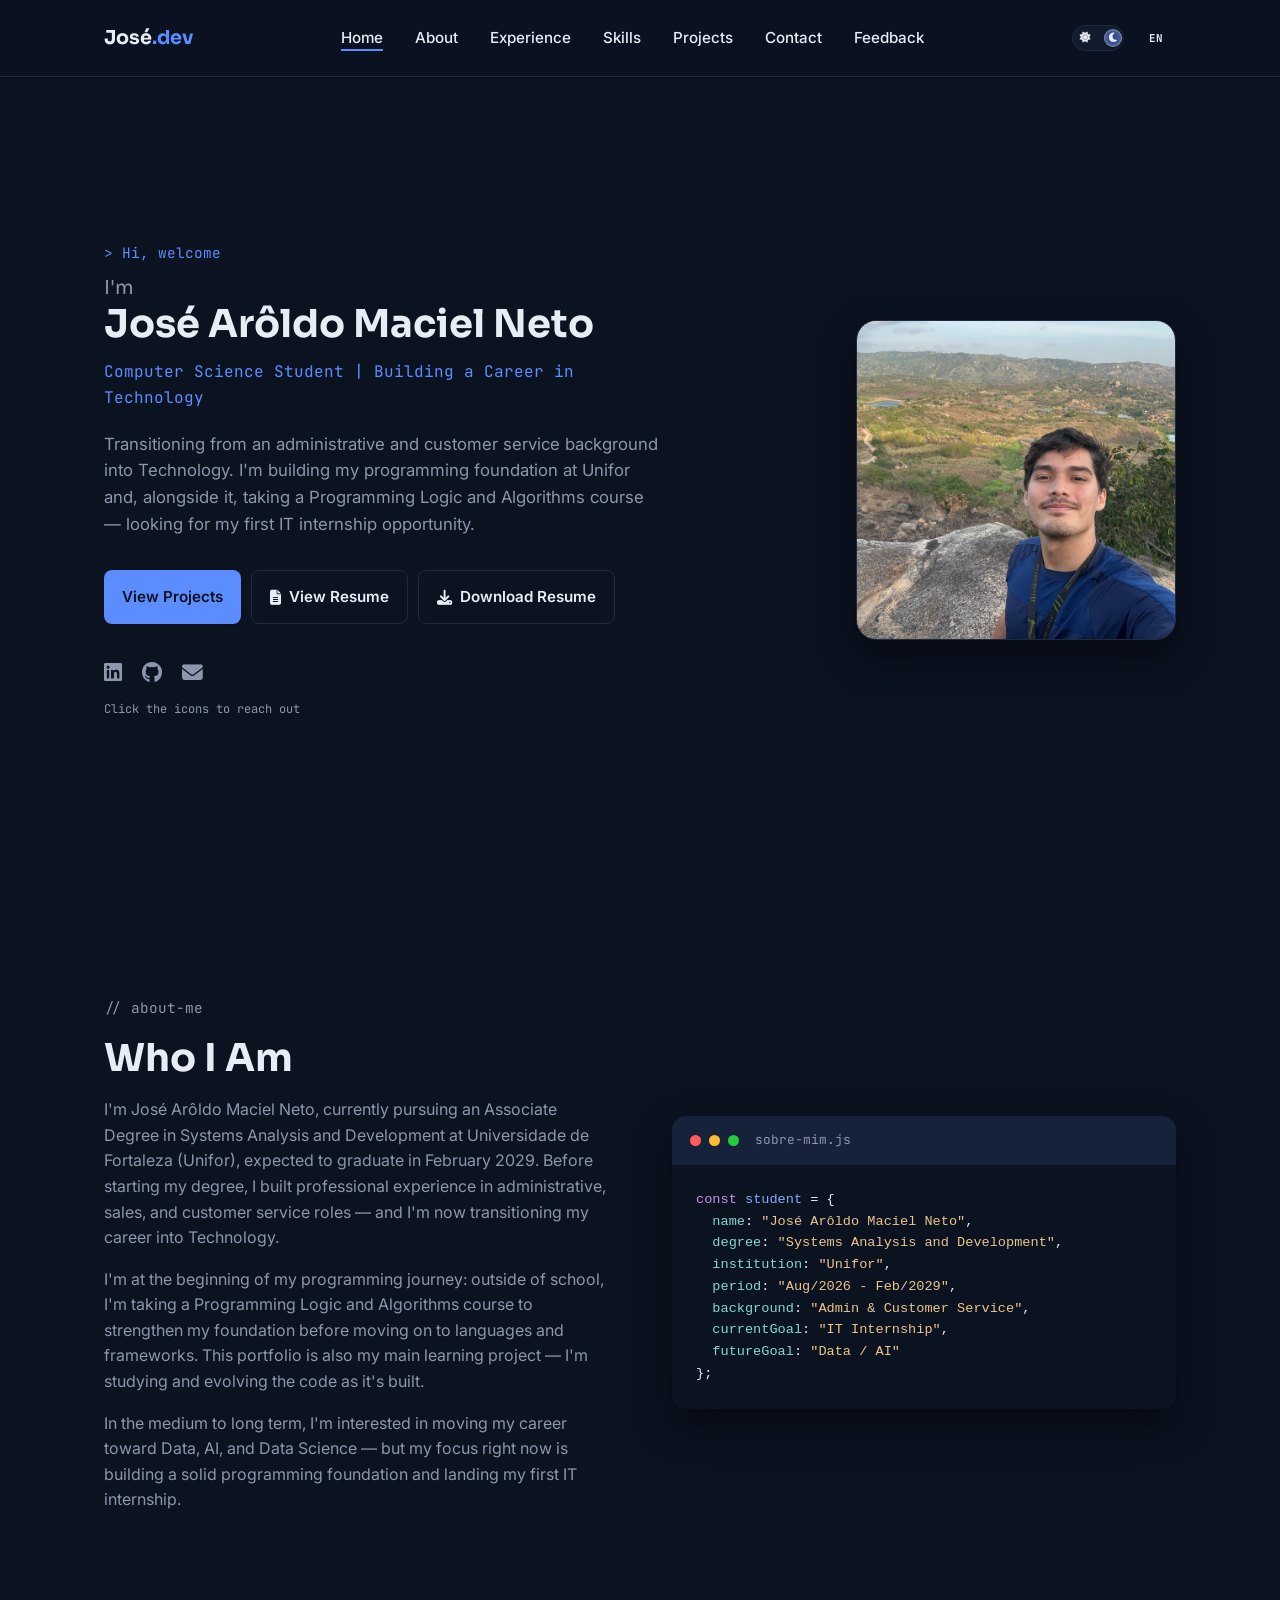
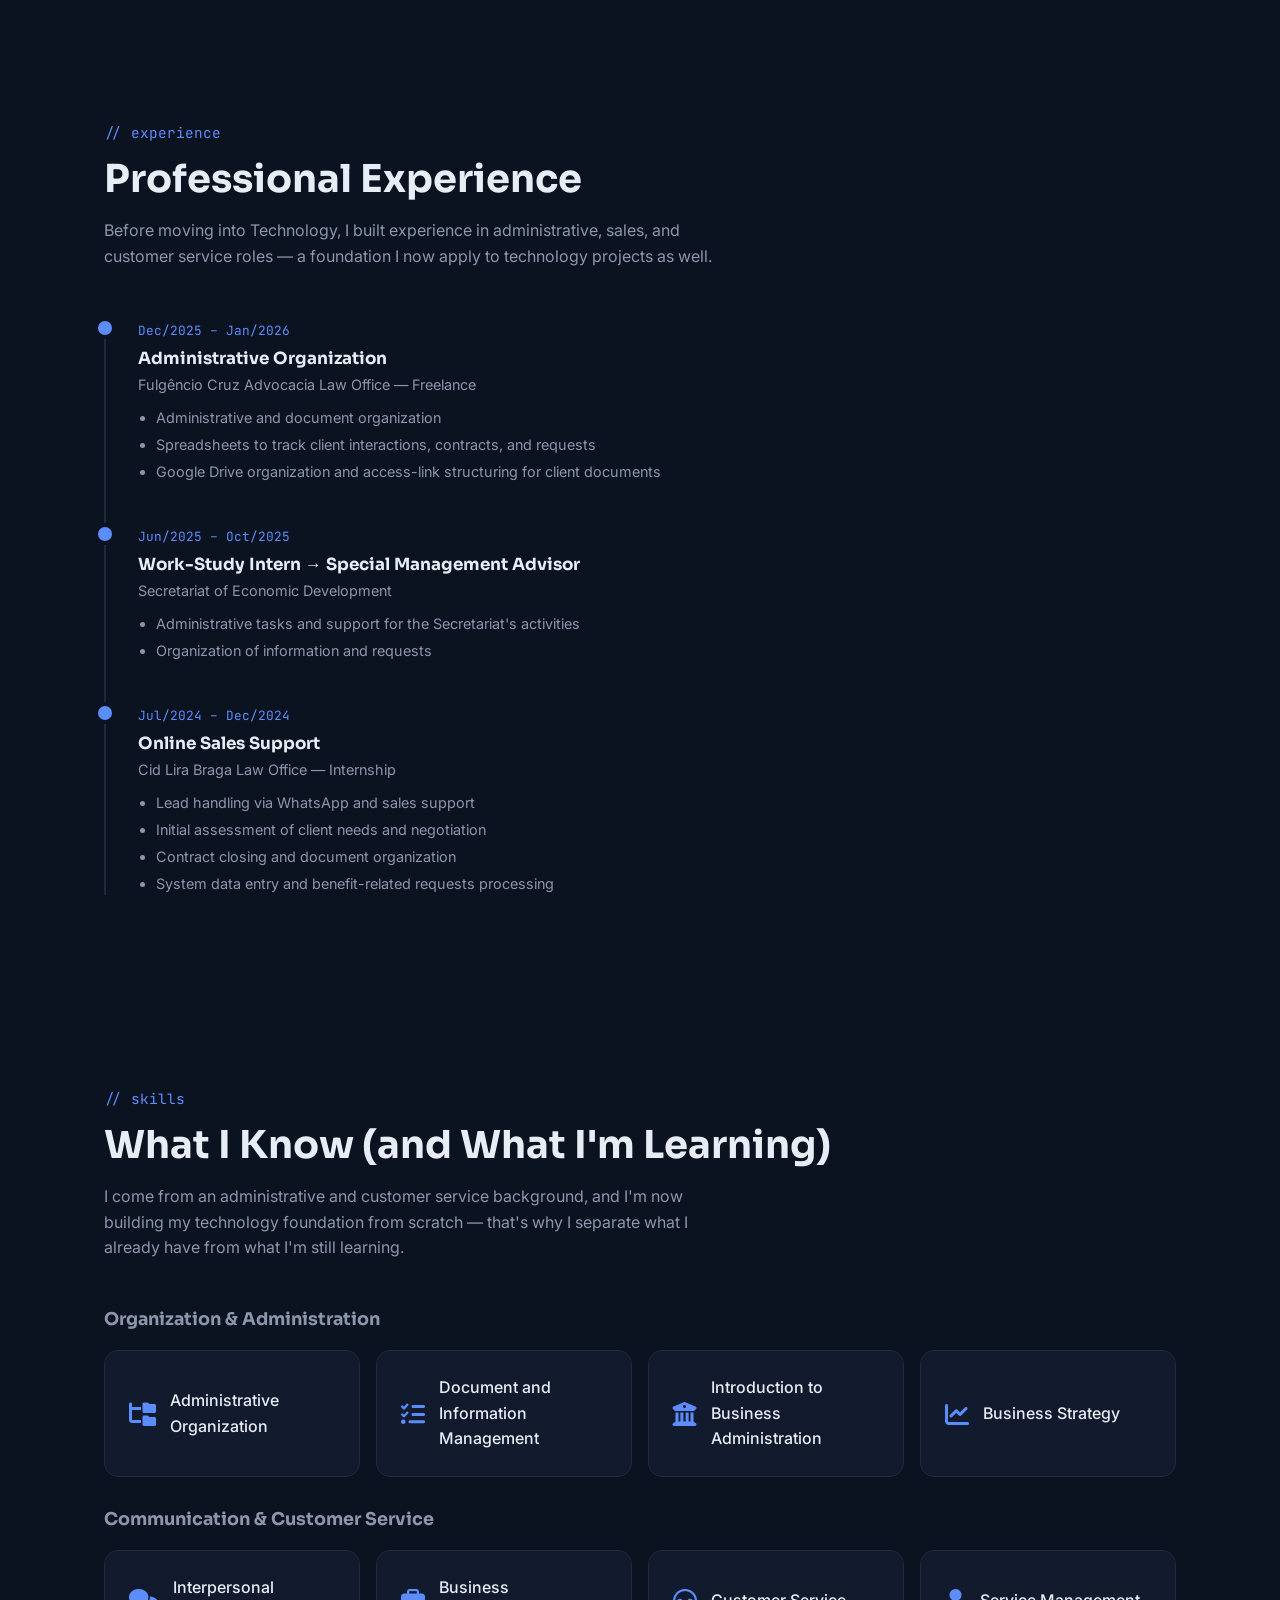
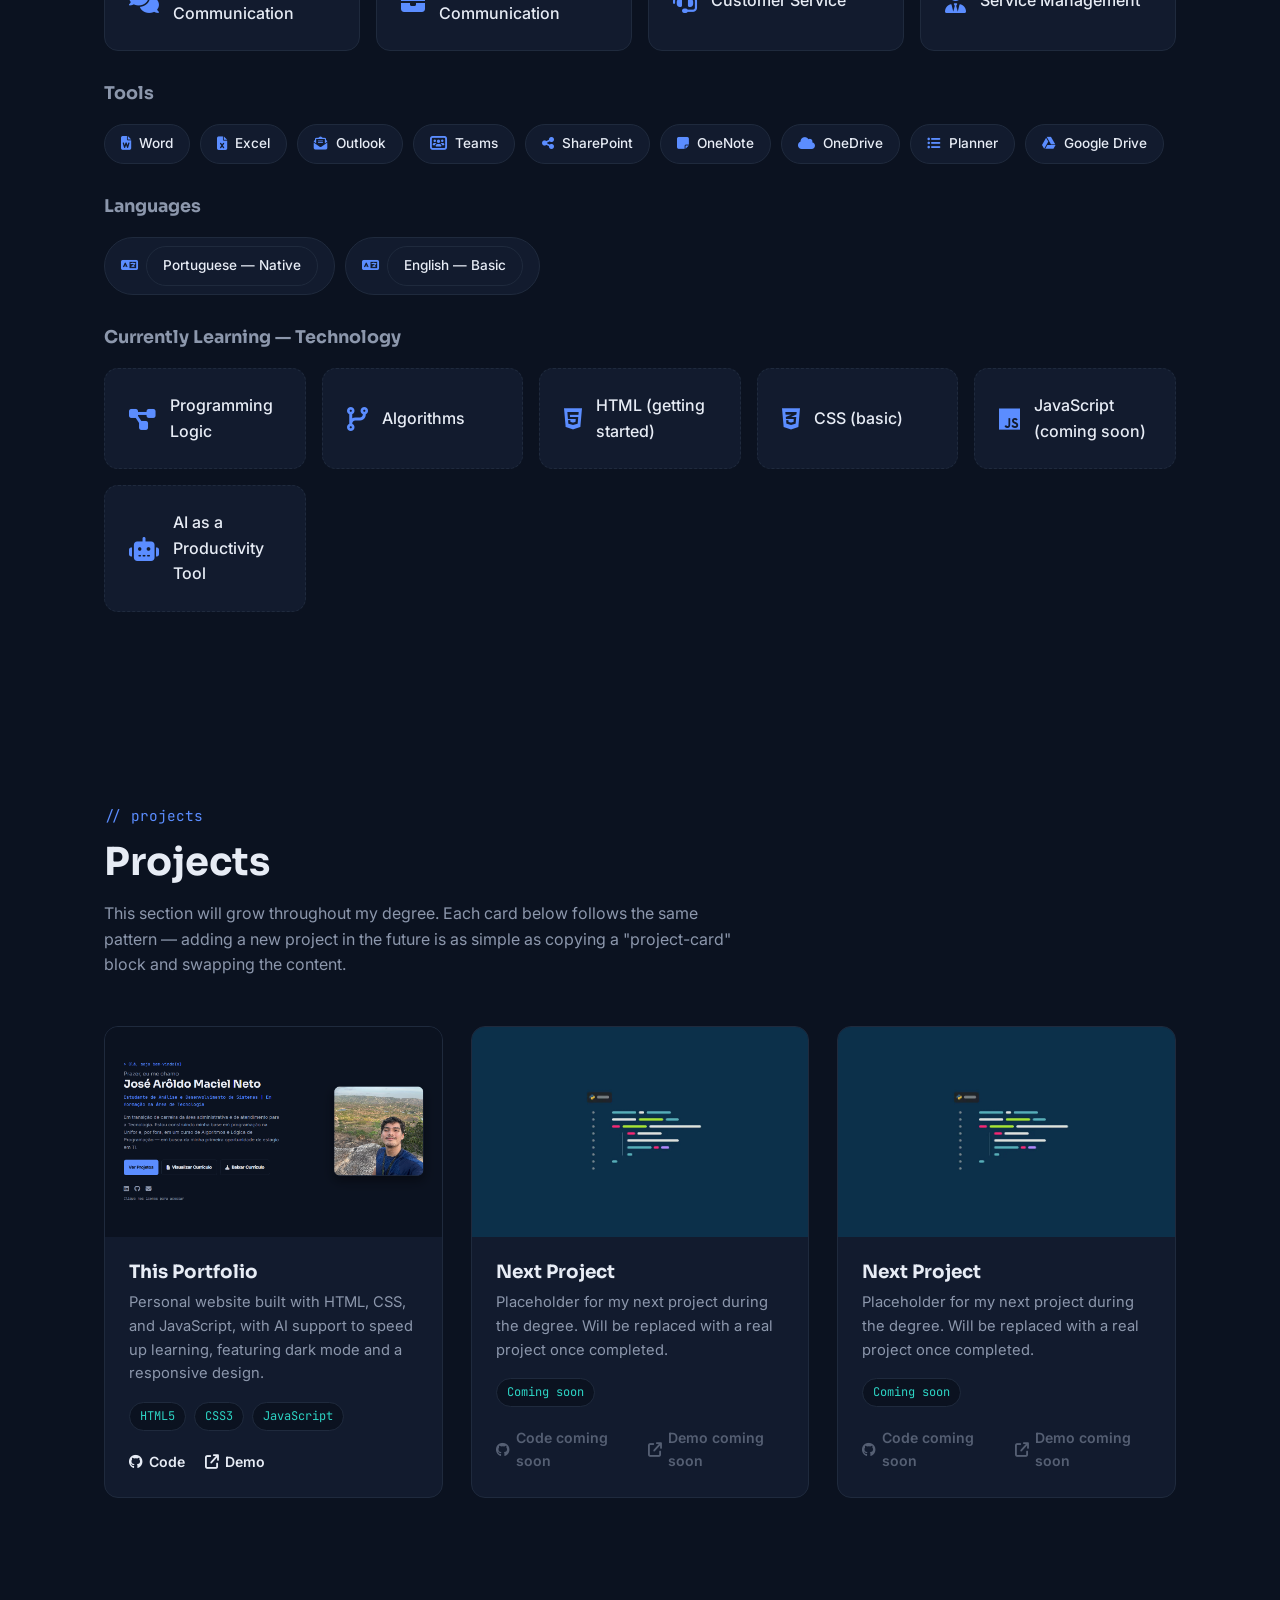
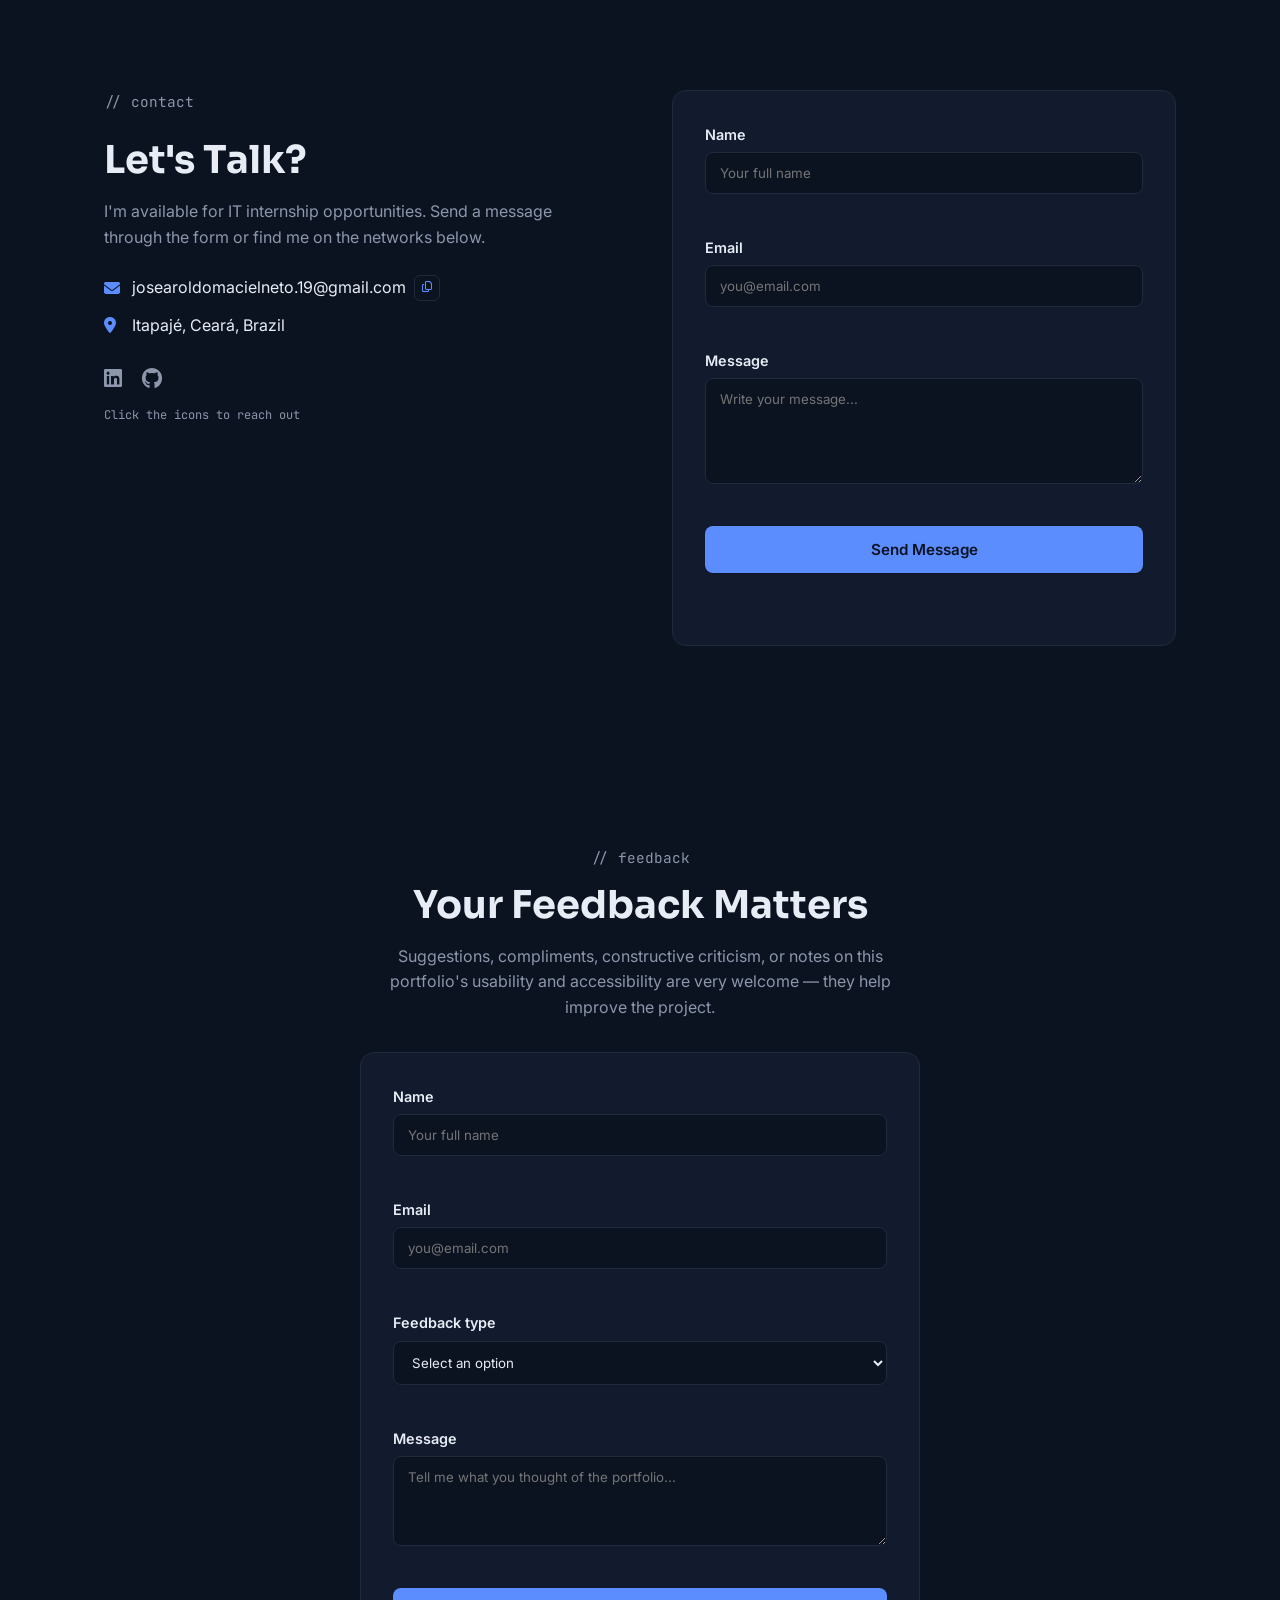
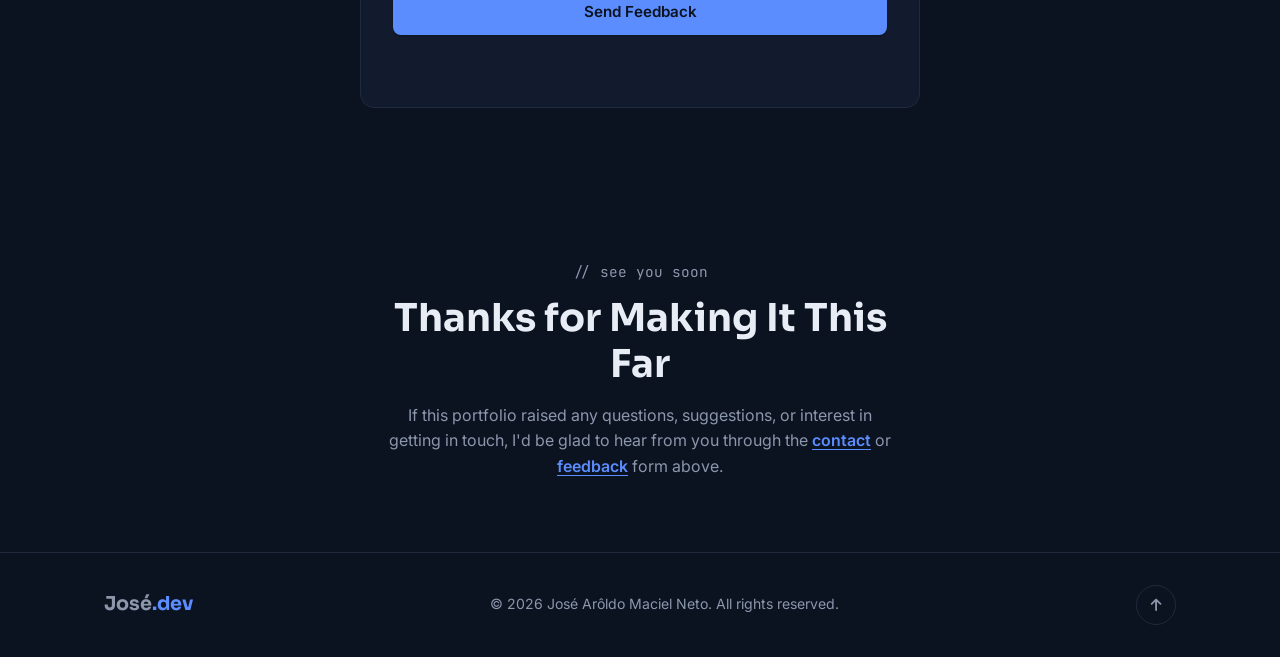
==== en/index.html @ 9f24ffd3 "Add theme color and manifest link to index.html" ====
<!DOCTYPE html>

<html lang="en">
<head>
<meta charset="utf-8"/>
<meta content="width=device-width, initial-scale=1.0" name="viewport"/>
<title id="page-title">José Arôldo Maciel Neto | Portfolio</title>
<meta content="Portfolio of José Arôldo Maciel Neto, Systems Analysis and Development student at Unifor, transitioning his career into Technology." id="meta-description" name="description"/>
<!-- SEO técnico: autoriza mecanismos de busca a indexar e seguir os
       links da página, e define a URL "oficial" do site (canonical) —
       importante quando o mesmo conteúdo pode ser acessado por mais
       de um endereço (ex.: domínio antigo redirecionando para o novo).
       Não depende do idioma selecionado — é a mesma URL/página nos dois. -->
<meta content="index, follow" name="robots"/>
<link href="https://josearoldodev.vercel.app/en/" rel="canonical"/><link href="https://josearoldodev.vercel.app/" hreflang="pt-BR" rel="alternate"/><link href="https://josearoldodev.vercel.app/en/" hreflang="en" rel="alternate"/><link href="https://josearoldodev.vercel.app/" hreflang="x-default" rel="alternate"/>
<!-- Open Graph: controla como o link aparece quando compartilhado no
       WhatsApp, LinkedIn, Facebook etc. Título/descrição/locale mudam
       de idioma via JS (js/i18n.js); URL e imagem continuam as mesmas. -->
<meta content="website" property="og:type"/>
<meta content="José Arôldo Maciel Neto | Portfolio" id="og-title" property="og:title"/>
<meta content="Portfolio of José Arôldo Maciel Neto, Systems Analysis and Development student at Unifor, transitioning his career into Technology." id="og-description" property="og:description"/>
<meta content="https://josearoldodev.vercel.app/en/" property="og:url"/>
<meta content="https://josearoldodev.vercel.app/assets/img/og-image.png" property="og:image"/>
<meta content="en_US" id="og-locale" property="og:locale"/>
<!-- Twitter/X Card: mesmo princípio do Open Graph, mas para o X (Twitter) -->
<meta content="summary_large_image" name="twitter:card"/>
<meta content="José Arôldo Maciel Neto | Portfolio" id="twitter-title" name="twitter:title"/>
<meta content="Portfolio of José Arôldo Maciel Neto, Systems Analysis and Development student at Unifor, transitioning his career into Technology." id="twitter-description" name="twitter:description"/>
<meta content="https://josearoldodev.vercel.app/assets/img/og-image.png" name="twitter:image"/>
<!-- Favicon: ícone que aparece na aba do navegador, substituindo o
       "planeta" padrão. Vários tamanhos para diferentes dispositivos. -->
<link href="/assets/img/favicon-32.png" rel="icon" sizes="32x32" type="image/png"/>
<link href="/assets/img/favicon-16.png" rel="icon" sizes="16x16" type="image/png"/>
<link href="/assets/img/apple-touch-icon.png" rel="apple-touch-icon" sizes="180x180"/>
<meta name="theme-color" content="#0B1220"/>
<link rel="manifest" href="/manifest.webmanifest"/>
<!-- Ícones (via CDN, sem instalação) -->
<link href="https://cdnjs.cloudflare.com/ajax/libs/font-awesome/6.5.1/css/all.min.css" rel="stylesheet"/>
<!-- Fontes do Google Fonts -->
<link href="https://fonts.googleapis.com" rel="preconnect"/>
<link href="https://fonts.googleapis.com/css2?family=Sora:wght@400;600;700&amp;family=Inter:wght@400;500&amp;family=JetBrains+Mono:wght@400;500&amp;display=swap" rel="stylesheet"/>
<!-- Nossos arquivos CSS -->
<link href="/css/style.css" rel="stylesheet"/>
<link href="/css/responsive.css" rel="stylesheet"/>
<!-- Google tag (gtag.js) — Google Analytics 4
       Mede visitantes, visualizações de página e origem dos acessos.
       O Measurement ID (G-...) é público por definição — não é uma
       informação secreta, é o identificador da propriedade do GA4. -->
<script async="" src="https://www.googletagmanager.com/gtag/js?id=G-1H4T45TEC2"></script>
<script>
    window.dataLayer = window.dataLayer || [];
    function gtag(){dataLayer.push(arguments);}
    gtag('js', new Date());
    gtag('config', 'G-1H4T45TEC2');
  </script>
<!-- Microsoft Clarity: mapas de calor e gravações de sessão,
       complementando o Google Analytics com dados de comportamento
       visual dos visitantes. Código oficial fornecido pela Microsoft,
       inserido sem modificações. -->
<script type="text/javascript">
      (function(c,l,a,r,i,t,y){
          c[a]=c[a]||function(){(c[a].q=c[a].q||[]).push(arguments)};
          t=l.createElement(r);t.async=1;t.src="https://www.clarity.ms/tag/"+i;
          y=l.getElementsByTagName(r)[0];y.parentNode.insertBefore(t,y);
      })(window, document, "clarity", "script", "y93l747wbi");
  </script>
  <!-- Structured data (JSON-LD / Schema.org): helps search engines
       understand who I am and what this site is. Doesn't change
       anything visually — it's metadata, read only by machines.
       Uses only information that already exists in the rest of the
       project (same as the Portuguese version, at its own URL). -->
  <script type="application/ld+json">
  {
    "@context": "https://schema.org",
    "@graph": [
      {
        "@type": "Person",
        "name": "José Arôldo Maciel Neto",
        "url": "https://josearoldodev.vercel.app/en/",
        "jobTitle": "Systems Analysis and Development Student",
        "description": "Systems Analysis and Development student at Unifor, transitioning his career into Technology.",
        "alumniOf": {
          "@type": "CollegeOrUniversity",
          "name": "Universidade de Fortaleza (Unifor)"
        },
        "sameAs": [
          "https://www.linkedin.com/in/joséarôldomacielneto",
          "https://github.com/JoseAroldoMacielNeto"
        ]
      },
      {
        "@type": "WebSite",
        "name": "José Arôldo Maciel Neto | Portfolio",
        "url": "https://josearoldodev.vercel.app/en/",
        "inLanguage": "en"
      }
    ]
  }
  </script>
</head>
<body data-lang="pt" data-theme="dark">
<!-- "Skip link": fica invisível até o usuário pressionar Tab.
       Permite que quem navega só pelo teclado (ou usa leitor de tela)
       pule o menu e vá direto para o conteúdo principal, sem precisar
       passar por todos os links do cabeçalho toda vez. -->
<a class="skip-link" data-i18n="skip_link" href="#conteudo-principal">Skip to main content</a>
<!-- ===================== HEADER / NAVEGAÇÃO ===================== -->
<header class="header" id="header">
<nav class="navbar">
<a class="logo" href="#hero">José<span>.dev</span></a>
<ul class="nav-links" id="nav-links">
<li><a class="nav-link" data-i18n="nav_inicio" href="#hero">Home</a></li>
<li><a class="nav-link" data-i18n="nav_sobre" href="#sobre">About</a></li>
<li><a class="nav-link" data-i18n="nav_experiencia" href="#experiencia">Experience</a></li>
<li><a class="nav-link" data-i18n="nav_skills" href="#skills">Skills</a></li>
<li><a class="nav-link" data-i18n="nav_projetos" href="#projetos">Projects</a></li>
<li><a class="nav-link" data-i18n="nav_contato" href="#contato">Contact</a></li>
<li><a class="nav-link" data-i18n="nav_feedback" href="#feedback">Feedback</a></li>
</ul>
<div class="nav-actions">
<button aria-checked="true" aria-label="Toggle between light and dark theme" class="theme-switch" data-i18n-aria-label="theme_switch_label" id="theme-toggle" role="switch" type="button">
<i aria-hidden="true" class="fa-solid fa-sun theme-switch-icon"></i>
<span aria-hidden="true" class="theme-switch-thumb"></span>
<i aria-hidden="true" class="fa-solid fa-moon theme-switch-icon"></i>
</button>
<!-- Controle de idioma: mesma linguagem visual da chave de tema
             (pílula compacta com uma bolinha que desliza), mas com os
             textos "PT"/"EN" no lugar dos ícones de sol/lua. -->
<!-- Controle de idioma: botão circular único, mesmo padrão visual
             que o botão de tema já teve antes de virar chave — mostra o
             idioma ativo (PT ou EN) centralizado, e alterna ao clicar. -->
<button aria-label="Switch site language" aria-pressed="true" class="icon-btn lang-toggle-btn" data-i18n-aria-label="lang_switch_label" id="lang-toggle" type="button">
<span aria-hidden="true" id="lang-toggle-label">EN</span>
</button>
<!-- Um único botão cuida de abrir E fechar o menu — ao clicar,
             o ícone e o rótulo mudam de estado (☰ Menu → ✕), mas o
             botão em si nunca muda de tamanho ou posição, então a
             fileira de controles (Tema/PT-EN/Menu) nunca se move. -->
<button aria-controls="nav-links" aria-expanded="false" aria-label="Open navigation menu" type="button" class="icon-btn menu-btn" data-i18n-aria-label="menu_open_label" id="menu-toggle">
<i aria-hidden="true" class="fa-solid fa-bars"></i>
<span aria-hidden="true" class="menu-btn-label" data-i18n="menu_label">Menu</span>
</button>
</div>
</nav>
</header>
<!-- <main> identifica, para leitores de tela e para o skip link,
       onde começa o conteúdo principal da página (diferente do
       cabeçalho e do rodapé, que se repetem em todo lugar).
       tabindex="-1" permite que o skip link mova o foco para cá. -->
<main id="conteudo-principal" tabindex="-1">
<!-- ===================== HERO ===================== -->
<section class="hero" id="hero">
<div class="hero-content reveal">
<p class="section-eyebrow" data-i18n="hero_eyebrow">&gt; Hi, welcome</p>
<h1 class="hero-title">
<span class="hero-greeting" data-i18n="hero_greeting">I'm</span>
<span class="hero-name">José Arôldo Maciel Neto</span>
</h1>
<p class="hero-subtitle" data-i18n="hero_subtitle">Computer Science Student | Building a Career in Technology</p>
<p class="hero-description" data-i18n="hero_description">Transitioning from an administrative and customer service background into Technology. I'm building my programming foundation at Unifor and, alongside it, taking a Programming Logic and Algorithms course — looking for my first IT internship opportunity.</p>
<div class="hero-buttons">
<a class="btn btn-primary" data-i18n="hero_btn_projetos" href="#projetos">View Projects</a>
<!-- Abre o mesmo PDF em nova aba, para leitura online (sem
             baixar). Mesmo arquivo do botão abaixo, só sem o atributo
             "download" e com target="_blank".
             O nome do arquivo tem espaços e acentos, por isso o link
             usa "percent-encoding" (%20, %C3%A9 etc.) — é a forma
             correta de representar esses caracteres numa URL. O
             navegador exibe/baixa o arquivo com o nome normal mesmo
             assim. O NOME/CAMINHO DO ARQUIVO NÃO MUDA com o idioma. -->
<a class="btn btn-secondary" href="/assets/docs/Curr%C3%ADculo%20-%20Jos%C3%A9%20Ar%C3%B4ldo%20Maciel%20Neto.pdf" rel="noopener" target="_blank">
<i aria-hidden="true" class="fa-solid fa-file-lines"></i> <span data-i18n="hero_btn_visualizar_curriculo">View Resume</span>
</a>
<!-- O arquivo do currículo deve se chamar exatamente
             "Currículo - José Arôldo Maciel Neto.pdf" e ficar dentro
             da pasta assets/docs/. O atributo download="..." define o
             nome sugerido ao salvar, e pode ser escrito normalmente
             (sem percent-encoding), diferente do href acima. -->
<a class="btn btn-secondary" download="Currículo - José Arôldo Maciel Neto.pdf" href="/assets/docs/Curr%C3%ADculo%20-%20Jos%C3%A9%20Ar%C3%B4ldo%20Maciel%20Neto.pdf">
<i aria-hidden="true" class="fa-solid fa-download"></i> <span data-i18n="hero_btn_baixar_curriculo">Download Resume</span>
</a>
</div>
<div class="hero-socials">
<a aria-label="LinkedIn" data-i18n-aria-label="linkedin_label" href="https://www.linkedin.com/in/joséarôldomacielneto" rel="noopener" target="_blank"><i aria-hidden="true" class="fa-brands fa-linkedin"></i></a>
<a aria-label="GitHub" data-i18n-aria-label="github_label" href="https://github.com/JoseAroldoMacielNeto" rel="noopener" target="_blank"><i aria-hidden="true" class="fa-brands fa-github"></i></a>
<a aria-label="Email" data-i18n-aria-label="email_label" href="mailto:josearoldomacielneto.19@gmail.com"><i aria-hidden="true" class="fa-solid fa-envelope"></i></a>
</div>
<p aria-hidden="true" class="icons-hint" data-i18n="hero_socials_hint">Click the icons to reach out</p>
</div>
<!-- Coloque aqui a sua foto de perfil: o arquivo deve se chamar
         exatamente "foto-perfil.jpg" e ficar dentro da pasta assets/img/ -->
<div class="hero-image reveal">
<img alt="Profile photo of José Arôldo Maciel Neto" data-i18n-alt="foto_alt" height="600" src="/assets/img/foto-perfil.jpg" width="600"/>
</div>
</section>
<!-- ===================== SOBRE MIM ===================== -->
<section class="section sobre" id="sobre">
<div class="container sobre-grid">
<div class="sobre-texto reveal">
<p class="section-eyebrow" data-i18n="sobre_eyebrow">// about-me</p>
<h2 class="section-title" data-i18n="sobre_title">Who I Am</h2>
<p data-i18n="sobre_p1">I'm José Arôldo Maciel Neto, currently pursuing an Associate Degree in Systems Analysis and Development at Universidade de Fortaleza (Unifor), expected to graduate in February 2029. Before starting my degree, I built professional experience in administrative, sales, and customer service roles — and I'm now transitioning my career into Technology.</p>
<p data-i18n="sobre_p2">I'm at the beginning of my programming journey: outside of school, I'm taking a Programming Logic and Algorithms course to strengthen my foundation before moving on to languages and frameworks. This portfolio is also my main learning project — I'm studying and evolving the code as it's built.</p>
<p data-i18n="sobre_p3">In the medium to long term, I'm interested in moving my career toward Data, AI, and Data Science — but my focus right now is building a solid programming foundation and landing my first IT internship.</p>
</div>
<!-- "Cartão de código": elemento visual de assinatura do site,
           simulando um editor de código para reforçar a identidade de dev.
           Em inglês, os "nomes de variáveis" também são traduzidos
           (nome→name, curso→degree etc.), como um dev nativo escreveria. -->
<div class="code-card reveal">
<div class="code-card-header">
<span class="dot dot-red"></span>
<span class="dot dot-yellow"></span>
<span class="dot dot-green"></span>
<span class="code-card-title">sobre-mim.js</span>
</div>
<pre class="code-card-body"><code data-i18n="code_card_body"><span class="tk-key">const</span> <span class="tk-var">student</span> = {
  <span class="tk-prop">name</span>: <span class="tk-str">"José Arôldo Maciel Neto"</span>,
  <span class="tk-prop">degree</span>: <span class="tk-str">"Systems Analysis and Development"</span>,
  <span class="tk-prop">institution</span>: <span class="tk-str">"Unifor"</span>,
  <span class="tk-prop">period</span>: <span class="tk-str">"Aug/2026 - Feb/2029"</span>,
  <span class="tk-prop">background</span>: <span class="tk-str">"Admin &amp; Customer Service"</span>,
  <span class="tk-prop">currentGoal</span>: <span class="tk-str">"IT Internship"</span>,
  <span class="tk-prop">futureGoal</span>: <span class="tk-str">"Data / AI"</span>
};</code></pre>
</div>
</div>
</section>
<!-- ===================== EXPERIÊNCIA PROFISSIONAL ===================== -->
<section class="section experiencia" id="experiencia">
<div class="container">
<p class="section-eyebrow" data-i18n="exp_eyebrow">// experience</p>
<h2 class="section-title" data-i18n="exp_title">Professional Experience</h2>
<p class="section-subtitle" data-i18n="exp_subtitle">Before moving into Technology, I built experience in administrative, sales, and customer service roles — a foundation I now apply to technology projects as well.</p>
<!-- Linha do tempo: cada "timeline-item" representa uma experiência profissional -->
<div class="timeline">
<div class="timeline-item reveal">
<span class="timeline-marker"></span>
<div class="timeline-content">
<span class="timeline-period" data-i18n="exp1_period">Dec/2025 – Jan/2026</span>
<h3 data-i18n="exp1_title">Administrative Organization</h3>
<p class="timeline-empresa" data-i18n="exp1_empresa">Fulgêncio Cruz Advocacia Law Office — Freelance</p>
<ul>
<li data-i18n="exp1_li1">Administrative and document organization</li>
<li data-i18n="exp1_li2">Spreadsheets to track client interactions, contracts, and requests</li>
<li data-i18n="exp1_li3">Google Drive organization and access-link structuring for client documents</li>
</ul>
</div>
</div>
<div class="timeline-item reveal">
<span class="timeline-marker"></span>
<div class="timeline-content">
<span class="timeline-period" data-i18n="exp2_period">Jun/2025 – Oct/2025</span>
<h3 data-i18n="exp2_title">Work-Study Intern → Special Management Advisor</h3>
<p class="timeline-empresa" data-i18n="exp2_empresa">Secretariat of Economic Development</p>
<ul>
<li data-i18n="exp2_li1">Administrative tasks and support for the Secretariat's activities</li>
<li data-i18n="exp2_li2">Organization of information and requests</li>
</ul>
</div>
</div>
<div class="timeline-item reveal">
<span class="timeline-marker"></span>
<div class="timeline-content">
<span class="timeline-period" data-i18n="exp3_period">Jul/2024 – Dec/2024</span>
<h3 data-i18n="exp3_title">Online Sales Support</h3>
<p class="timeline-empresa" data-i18n="exp3_empresa">Cid Lira Braga Law Office — Internship</p>
<ul>
<li data-i18n="exp3_li1">Lead handling via WhatsApp and sales support</li>
<li data-i18n="exp3_li2">Initial assessment of client needs and negotiation</li>
<li data-i18n="exp3_li3">Contract closing and document organization</li>
<li data-i18n="exp3_li4">System data entry and benefit-related requests processing</li>
</ul>
</div>
</div>
</div>
</div>
</section>
<!-- ===================== SKILLS ===================== -->
<section class="section skills" id="skills">
<div class="container">
<p class="section-eyebrow" data-i18n="skills_eyebrow">// skills</p>
<h2 class="section-title" data-i18n="skills_title">What I Know (and What I'm Learning)</h2>
<p class="section-subtitle" data-i18n="skills_subtitle">I come from an administrative and customer service background, and I'm now building my technology foundation from scratch — that's why I separate what I already have from what I'm still learning.</p>
<h3 class="skills-subtitle" data-i18n="skills_g1_title">Organization &amp; Administration</h3>
<div class="skills-grid">
<div class="skill-card reveal"><i aria-hidden="true" class="fa-solid fa-folder-tree"></i><span data-i18n="skills_g1_i1">Administrative Organization</span></div>
<div class="skill-card reveal"><i aria-hidden="true" class="fa-solid fa-list-check"></i><span data-i18n="skills_g1_i2">Document and Information Management</span></div>
<div class="skill-card reveal"><i aria-hidden="true" class="fa-solid fa-building-columns"></i><span data-i18n="skills_g1_i3">Introduction to Business Administration</span></div>
<div class="skill-card reveal"><i aria-hidden="true" class="fa-solid fa-chart-line"></i><span data-i18n="skills_g1_i4">Business Strategy</span></div>
</div>
<h3 class="skills-subtitle" data-i18n="skills_g2_title">Communication &amp; Customer Service</h3>
<div class="skills-grid">
<div class="skill-card reveal"><i aria-hidden="true" class="fa-solid fa-comments"></i><span data-i18n="skills_g2_i1">Interpersonal Communication</span></div>
<div class="skill-card reveal"><i aria-hidden="true" class="fa-solid fa-briefcase"></i><span data-i18n="skills_g2_i2">Business Communication</span></div>
<div class="skill-card reveal"><i aria-hidden="true" class="fa-solid fa-headset"></i><span data-i18n="skills_g2_i3">Customer Service</span></div>
<div class="skill-card reveal"><i aria-hidden="true" class="fa-solid fa-user-tie"></i><span data-i18n="skills_g2_i4">Service Management</span></div>
</div>
<h3 class="skills-subtitle" data-i18n="skills_g3_title">Tools</h3>
<!-- Lista de "pills" (chips): mais compacta que os cards, ideal para muitos itens curtos.
           Nomes de ferramentas (Word, Excel, GitHub etc.) são nomes próprios e não mudam de idioma. -->
<div class="pill-list reveal">
<span><i aria-hidden="true" class="fa-solid fa-file-word"></i> Word</span>
<span><i aria-hidden="true" class="fa-solid fa-file-excel"></i> Excel</span>
<span><i aria-hidden="true" class="fa-solid fa-envelope-open-text"></i> Outlook</span>
<span><i aria-hidden="true" class="fa-solid fa-users-rectangle"></i> Teams</span>
<span><i aria-hidden="true" class="fa-solid fa-share-nodes"></i> SharePoint</span>
<span><i aria-hidden="true" class="fa-solid fa-note-sticky"></i> OneNote</span>
<span><i aria-hidden="true" class="fa-solid fa-cloud"></i> OneDrive</span>
<span><i aria-hidden="true" class="fa-solid fa-list-ul"></i> Planner</span>
<span><i aria-hidden="true" class="fa-brands fa-google-drive"></i> Google Drive</span>
</div>
<h3 class="skills-subtitle" data-i18n="skills_g4_title">Languages</h3>
<div class="pill-list reveal">
<span><i aria-hidden="true" class="fa-solid fa-language"></i> <span data-i18n="skills_g4_i1">Portuguese — Native</span></span>
<span><i aria-hidden="true" class="fa-solid fa-language"></i> <span data-i18n="skills_g4_i2">English — Basic</span></span>
</div>
<h3 class="skills-subtitle" data-i18n="skills_g5_title">Currently Learning — Technology</h3>
<div class="skills-grid">
<div class="skill-card skill-learning reveal"><i aria-hidden="true" class="fa-solid fa-diagram-project"></i><span data-i18n="skills_g5_i1">Programming Logic</span></div>
<div class="skill-card skill-learning reveal"><i aria-hidden="true" class="fa-solid fa-code-branch"></i><span data-i18n="skills_g5_i2">Algorithms</span></div>
<div class="skill-card skill-learning reveal"><i aria-hidden="true" class="fa-brands fa-html5"></i><span data-i18n="skills_g5_i3">HTML (getting started)</span></div>
<div class="skill-card skill-learning reveal"><i aria-hidden="true" class="fa-brands fa-css3-alt"></i><span data-i18n="skills_g5_i4">CSS (basic)</span></div>
<div class="skill-card skill-learning reveal"><i aria-hidden="true" class="fa-brands fa-js"></i><span data-i18n="skills_g5_i5">JavaScript (coming soon)</span></div>
<div class="skill-card skill-learning reveal"><i aria-hidden="true" class="fa-solid fa-robot"></i><span data-i18n="skills_g5_i6">AI as a Productivity Tool</span></div>
</div>
</div>
</section>
<!-- ===================== PROJETOS ===================== -->
<!-- TODO: substituir os cards abaixo pelos projetos reais assim que você me enviar as informações -->
<section class="section projetos" id="projetos">
<div class="container">
<p class="section-eyebrow" data-i18n="projetos_eyebrow">// projects</p>
<h2 class="section-title" data-i18n="projetos_title">Projects</h2>
<p class="section-subtitle" data-i18n="projetos_subtitle">This section will grow throughout my degree. Each card below follows the same pattern — adding a new project in the future is as simple as copying a "project-card" block and swapping the content.</p>
<div class="projetos-grid">
<!-- ============ INÍCIO DE UM CARD DE PROJETO (modelo reutilizável) ============ -->
<article class="project-card reveal">
<div class="project-image">
<img alt="Captura de tela do projeto Este Portfólio" height="500" loading="lazy" src="/assets/img/portfolio.png" width="800"/>
</div>
<div class="project-content">
<h3 data-i18n="proj1_title">This Portfolio</h3>
<p data-i18n="proj1_desc">Personal website built with HTML, CSS, and JavaScript, with AI support to speed up learning, featuring dark mode and a responsive design.</p>
<div class="project-tags">
<span>HTML5</span>
<span>CSS3</span>
<span>JavaScript</span>
</div>
<!-- TODO: substituir "#" pelo link do repositório específico deste portfólio
                 no seu GitHub (https://github.com/JoseAroldoMacielNeto) assim que criá-lo,
                 e pelo link do site publicado ("Demo"), quando estiver no ar -->
<div class="project-links">
<a href="https://github.com/JoseAroldoMacielNeto/Portfolio" rel="noopener" target="_blank"><i aria-hidden="true" class="fa-brands fa-github"></i> <span data-i18n="proj_link_codigo">Code</span></a>
<a href="https://portfolio-weld-gamma-d70fup08v0.vercel.app/" rel="noopener" target="_blank"><i aria-hidden="true" class="fa-solid fa-arrow-up-right-from-square"></i> <span data-i18n="proj_link_demo">Demo</span></a>
</div>
</div>
</article>
<!-- ============ FIM DO CARD DE PROJETO ============ -->
<article class="project-card reveal">
<div class="project-image">
<img alt="" height="500" loading="lazy" src="/assets/img/projeto-placeholder.jpg" width="800"/>
</div>
<div class="project-content">
<h3 data-i18n="proj_placeholder_title">Next Project</h3>
<p data-i18n="proj_placeholder_desc">Placeholder for my next project during the degree. Will be replaced with a real project once completed.</p>
<div class="project-tags">
<span data-i18n="proj_placeholder_tag">Coming soon</span>
</div>
<div class="project-links project-links-disabled">
<span aria-disabled="true" class="link-disabled"><i aria-hidden="true" class="fa-brands fa-github"></i> <span data-i18n="proj_placeholder_codigo">Code coming soon</span></span>
<span aria-disabled="true" class="link-disabled"><i aria-hidden="true" class="fa-solid fa-arrow-up-right-from-square"></i> <span data-i18n="proj_placeholder_demo">Demo coming soon</span></span>
</div>
</div>
</article>
<article class="project-card reveal">
<div class="project-image">
<img alt="" height="500" loading="lazy" src="/assets/img/projeto-placeholder.jpg" width="800"/>
</div>
<div class="project-content">
<h3 data-i18n="proj_placeholder_title">Next Project</h3>
<p data-i18n="proj_placeholder_desc">Placeholder for my next project during the degree. Will be replaced with a real project once completed.</p>
<div class="project-tags">
<span data-i18n="proj_placeholder_tag">Coming soon</span>
</div>
<div class="project-links project-links-disabled">
<span aria-disabled="true" class="link-disabled"><i aria-hidden="true" class="fa-brands fa-github"></i> <span data-i18n="proj_placeholder_codigo">Code coming soon</span></span>
<span aria-disabled="true" class="link-disabled"><i aria-hidden="true" class="fa-solid fa-arrow-up-right-from-square"></i> <span data-i18n="proj_placeholder_demo">Demo coming soon</span></span>
</div>
</div>
</article>
</div>
</div>
</section>
<!-- ===================== CONTATO ===================== -->
<section class="section contato" id="contato">
<div class="container contato-grid">
<div class="contato-info reveal">
<p class="section-eyebrow" data-i18n="contato_eyebrow">// contact</p>
<h2 class="section-title" data-i18n="contato_title">Let's Talk?</h2>
<p data-i18n="contato_desc">I'm available for IT internship opportunities. Send a message through the form or find me on the networks below.</p>
<ul class="contato-lista">
<li>
<i aria-hidden="true" class="fa-solid fa-envelope"></i>
<a class="contato-email-link" href="mailto:josearoldomacielneto.19@gmail.com">josearoldomacielneto.19@gmail.com</a>
<button aria-label="Copy email address" class="copiar-email-btn" data-email="josearoldomacielneto.19@gmail.com" data-i18n-aria-label="copy_email_label" id="copiar-email" type="button">
<i aria-hidden="true" class="fa-regular fa-copy"></i>
</button>
<span aria-live="polite" class="copiar-email-feedback" id="copiar-email-feedback" role="status"></span>
</li>
<li><i aria-hidden="true" class="fa-solid fa-location-dot"></i> <span data-i18n="contato_location">Itapajé, Ceará, Brazil</span></li>
</ul>
<div class="hero-socials">
<a aria-label="LinkedIn" data-i18n-aria-label="linkedin_label" href="https://www.linkedin.com/in/joséarôldomacielneto" rel="noopener" target="_blank"><i aria-hidden="true" class="fa-brands fa-linkedin"></i></a>
<a aria-label="GitHub" data-i18n-aria-label="github_label" href="https://github.com/JoseAroldoMacielNeto" rel="noopener" target="_blank"><i aria-hidden="true" class="fa-brands fa-github"></i></a>
</div>
<p aria-hidden="true" class="icons-hint" data-i18n="contato_icons_hint">Click the icons to reach out</p>
</div>
<!-- action/method servem como reforço: se por algum motivo o JavaScript
           não rodar, o formulário ainda funciona como um envio HTML comum
           direto para o Formspree. O comportamento normal (com a mensagem
           de sucesso/erro na tela) é feito via JavaScript, em script.js -->
<form action="https://formspree.io/f/mqpkzdjw" class="contato-form reveal" id="contato-form" method="POST" novalidate="">
<input type="text" name="_gotcha" style="display:none" tabindex="-1" autocomplete="off" aria-hidden="true">
<div class="form-group">
<label data-i18n="label_nome" for="nome">Name</label>
<input aria-describedby="erro-nome" data-i18n-placeholder="placeholder_nome" id="nome" name="nome" placeholder="Your full name" required="" type="text"/>
<span class="form-error" id="erro-nome"></span>
</div>
<div class="form-group">
<label data-i18n="label_email" for="email">Email</label>
<input aria-describedby="erro-email" data-i18n-placeholder="placeholder_email" id="email" name="email" placeholder="you@email.com" required="" type="email"/>
<span class="form-error" id="erro-email"></span>
</div>
<div class="form-group">
<label data-i18n="label_mensagem" for="mensagem">Message</label>
<textarea aria-describedby="erro-mensagem" data-i18n-placeholder="placeholder_mensagem_contato" id="mensagem" name="mensagem" placeholder="Write your message..." required="" rows="5"></textarea>
<span class="form-error" id="erro-mensagem"></span>
</div>
<button class="btn btn-primary btn-full" data-i18n="btn_enviar_mensagem" id="botao-enviar" type="submit">Send Message</button>
<p aria-live="polite" class="form-feedback" id="form-feedback" role="status"></p>
</form>
</div>
</section>
<!-- ===================== FEEDBACK SOBRE O PORTFÓLIO ===================== -->
<!-- Reaproveita o MESMO endpoint do Formspree usado no formulário de
       contato (https://formspree.io/f/mqpkzdjw). O campo oculto "_subject"
       é um recurso do próprio Formspree para diferenciar o assunto do
       e-mail recebido, então os feedbacks chegam identificados, sem
       precisar de uma segunda conta ou de um novo endpoint. -->
<section class="section feedback" id="feedback">
<div class="container">
<div class="feedback-intro">
<p class="section-eyebrow" data-i18n="feedback_eyebrow">// feedback</p>
<h2 class="section-title" data-i18n="feedback_title">Your Feedback Matters</h2>
<p data-i18n="feedback_desc">Suggestions, compliments, constructive criticism, or notes on this portfolio's usability and accessibility are very welcome — they help improve the project.</p>
</div>
<form action="https://formspree.io/f/mqpkzdjw" class="contato-form feedback-form reveal" id="feedback-form" method="POST" novalidate="">
<input name="_subject" type="hidden" value="Novo feedback sobre o portfólio"/>
<div class="form-group">
<label data-i18n="label_nome" for="feedback-nome">Name</label>
<input aria-describedby="erro-feedback-nome" data-i18n-placeholder="placeholder_nome" id="feedback-nome" name="nome" placeholder="Your full name" required="" type="text"/>
<span class="form-error" id="erro-feedback-nome"></span>
</div>
<div class="form-group">
<label data-i18n="label_email" for="feedback-email">Email</label>
<input aria-describedby="erro-feedback-email" data-i18n-placeholder="placeholder_email" id="feedback-email" name="email" placeholder="you@email.com" required="" type="email"/>
<span class="form-error" id="erro-feedback-email"></span>
</div>
<div class="form-group">
<label data-i18n="label_tipo" for="feedback-tipo">Feedback type</label>
<!-- O atributo "value" de cada opção continua sempre em português —
               é o dado que chega no seu e-mail via Formspree. Só o TEXTO
               visível (o que a pessoa vê e escolhe) muda de idioma. -->
<select aria-describedby="erro-feedback-tipo" id="feedback-tipo" name="tipo" required="">
<option data-i18n="opt_select" value="">Select an option</option>
<option data-i18n="opt_elogio" value="Elogio">Compliment</option>
<option data-i18n="opt_sugestao" value="Sugestão de melhoria">Suggestion for improvement</option>
<option data-i18n="opt_critica" value="Crítica construtiva">Constructive criticism</option>
<option data-i18n="opt_acessibilidade" value="Observação sobre acessibilidade">Accessibility note</option>
<option data-i18n="opt_navegacao" value="Dificuldade na navegação">Navigation issue</option>
<option data-i18n="opt_outro" value="Outro">Other</option>
</select>
<span class="form-error" id="erro-feedback-tipo"></span>
</div>
<div class="form-group">
<label data-i18n="label_mensagem" for="feedback-mensagem">Message</label>
<textarea aria-describedby="erro-feedback-mensagem" data-i18n-placeholder="placeholder_mensagem_feedback" id="feedback-mensagem" name="mensagem" placeholder="Tell me what you thought of the portfolio..." required="" rows="4"></textarea>
<span class="form-error" id="erro-feedback-mensagem"></span>
</div>
<button class="btn btn-primary btn-full" data-i18n="btn_enviar_feedback" id="botao-enviar-feedback" type="submit">Send Feedback</button>
<p aria-live="polite" class="form-feedback" id="feedback-form-feedback" role="status"></p>
</form>
</div>
</section>
<!-- ===================== AGRADECIMENTO ===================== -->
<section class="section agradecimento" id="agradecimento">
<div class="container agradecimento-content reveal">
<p class="section-eyebrow" data-i18n="agradecimento_eyebrow">// see you soon</p>
<h2 class="section-title" data-i18n="agradecimento_title">Thanks for Making It This Far</h2>
<p data-i18n="agradecimento_text">If this portfolio raised any questions, suggestions, or interest in getting in touch, I'd be glad to hear from you through the <a class="link-inline" href="#contato">contact</a> or <a class="link-inline" href="#feedback">feedback</a> form above.</p>
</div>
</section>
</main>
<!-- ===================== FOOTER ===================== -->
<footer class="footer">
<div class="container footer-content">
<a class="logo" href="#hero">José<span>.dev</span></a>
<p>© <span id="ano-atual"></span> José Arôldo Maciel Neto. <span data-i18n="footer_rights">All rights reserved.</span></p>
<a aria-label="Back to top" class="back-to-top" data-i18n-aria-label="back_to_top_label" href="#hero">
<i aria-hidden="true" class="fa-solid fa-arrow-up"></i>
</a>
</div>
</footer>
<script src="/js/i18n.js"></script>
<script src="/js/script.js"></script><script>
  /* Esta página já carrega com o conteúdo em inglês (para ser indexada
     corretamente pelos mecanismos de busca nesse idioma, com URL própria).
     Aqui só sincronizamos a variável de estado do seletor de idioma
     (declarada em i18n.js) para que, ao clicar em PT/EN a partir desta
     página, a alternância continue funcionando corretamente. */
  idiomaAtual = "en";
</script>
</body>
</html>
---- css/style.css ----
/* ============================================================
   VARIÁVEIS DE TEMA (CSS Custom Properties)
   Aqui centralizamos todas as cores e fontes do site.
   Trocar um valor aqui reflete em TODO o site automaticamente.
   ============================================================ */
:root {
  /* --- Tema claro (padrão) --- */
  --color-bg: #F7F8FA;
  --color-surface: #FFFFFF;
  --color-text: #0B1220;
  --color-text-muted: #5B6472;
  --color-border: #E4E7EC;

  /* Ajustados para contraste WCAG AA (4.5:1) em textos pequenos —
     mesmo tom de azul e verde-azulado, levemente mais escuros */
  --color-primary: #275EC9;   /* azul-sinal: cor principal de ação (botões, links) */
  --color-primary-dark: #1E4FC0;
  --color-accent: #10726A;    /* verde-azulado: cor de destaque (tags, ícones) */
  --color-danger: #C23D41;    /* vermelho de erro, ajustado para contraste no tema claro */

  --shadow-sm: 0 1px 2px rgba(11, 18, 32, 0.06);
  --shadow-md: 0 8px 24px rgba(11, 18, 32, 0.08);
  --shadow-lg: 0 16px 40px rgba(11, 18, 32, 0.12);

  --font-display: 'Sora', sans-serif;   /* títulos */
  --font-body: 'Inter', sans-serif;     /* textos */
  --font-mono: 'JetBrains Mono', monospace; /* trechos "de código" */

  --radius-sm: 8px;
  --radius-md: 14px;
  --radius-lg: 20px;

  --container-width: 1120px;
  --transition: 0.25s ease;
}

/* --- Tema escuro: ativado quando <body data-theme="dark"> --- */
[data-theme="dark"] {
  --color-bg: #0B1220;
  --color-surface: #121B2E;
  --color-text: #E7ECF5;
  --color-text-muted: #8C97AC;
  --color-border: #1F2A3D;

  --color-primary: #5B8DFF;
  --color-primary-dark: #7FA3FF;
  --color-accent: #2DD4C4;
  --color-danger: #E5484D; /* já tinha contraste suficiente no tema escuro, mantida */

  --shadow-sm: 0 1px 2px rgba(0, 0, 0, 0.3);
  --shadow-md: 0 8px 24px rgba(0, 0, 0, 0.35);
  --shadow-lg: 0 16px 40px rgba(0, 0, 0, 0.45);
}

/* ============================================================
   RESET BÁSICO
   Remove espaçamentos padrão do navegador para termos controle total.
   ============================================================ */
* {
  margin: 0;
  padding: 0;
  box-sizing: border-box; /* padding/border não somam à largura definida */
}

html {
  scroll-behavior: smooth; /* rolagem suave ao clicar em links de âncora (#id) */
}

body {
  font-family: var(--font-body);
  background-color: var(--color-bg);
  color: var(--color-text);
  line-height: 1.6;
  transition: background-color var(--transition), color var(--transition);
  overflow-x: hidden;
}

img {
  max-width: 100%;
  display: block;
}

a {
  text-decoration: none;
  color: inherit;
}

ul {
  list-style: none;
}

button {
  font-family: inherit;
  cursor: pointer;
  border: none;
  background: none;
}

h1, h2, h3 {
  font-family: var(--font-display);
  line-height: 1.2;
}

/* Classe utilitária: centraliza o conteúdo e limita a largura máxima */
.container {
  width: 100%;
  max-width: var(--container-width);
  margin: 0 auto;
  padding: 0 24px;
}

/* Espaçamento vertical padrão de cada seção */
.section {
  padding: 96px 0;
}

/* "Rótulo" em estilo de comentário de código, usado no topo de cada seção */
.section-eyebrow {
  font-family: var(--font-mono);
  color: var(--color-primary);
  font-size: 0.9rem;
  margin-bottom: 12px;
}

.section-title {
  font-size: clamp(1.8rem, 3vw, 2.4rem);
  font-weight: 700;
  margin-bottom: 16px;
}

.section-subtitle {
  color: var(--color-text-muted);
  max-width: 640px;
  margin-bottom: 48px;
}

/* ============================================================
   BOTÕES
   ============================================================ */
.btn {
  display: inline-flex;
  align-items: center;
  gap: 8px;
  padding: 14px 28px;
  border-radius: var(--radius-sm);
  font-weight: 600;
  font-size: 0.95rem;
  transition: transform var(--transition), box-shadow var(--transition), background-color var(--transition);
}

.btn-primary {
  background-color: var(--color-primary);
  color: #FFFFFF;
  box-shadow: var(--shadow-sm);
}

/* No tema escuro, o azul do botão é mais claro — texto branco sobre ele
   não atinge o contraste mínimo (3.13:1). Trocamos só o texto do botão
   para a cor escura do tema (5.97:1), sem alterar a cor do botão em si. */
[data-theme="dark"] .btn-primary {
  color: var(--color-bg);
}

.btn-primary:hover {
  background-color: var(--color-primary-dark);
  transform: translateY(-2px);
  box-shadow: var(--shadow-md);
}

.btn-secondary {
  background-color: transparent;
  color: var(--color-text);
  border: 1px solid var(--color-border);
}

.btn-secondary:hover {
  border-color: var(--color-primary);
  color: var(--color-primary);
  transform: translateY(-2px);
}

.btn-full {
  width: 100%;
  justify-content: center;
}

/* ============================================================
   SKIP LINK ("Pular para o conteúdo principal")
   Fica posicionado fora da área visível da tela por padrão — não
   ocupa espaço no layout (position: absolute) e não aparece como
   "mancha" durante o carregamento. Ao receber foco via teclado
   (Tab), desliza para dentro da tela, acima do header (z-index
   maior), ficando claramente visível e utilizável. Ao perder o
   foco, volta a ficar oculto.
   ============================================================ */
.skip-link {
  position: absolute;
  top: -100px;
  left: 16px;
  z-index: 2000;
  background-color: var(--color-primary);
  color: #FFFFFF;
  font-weight: 600;
  font-size: 0.9rem;
  padding: 12px 20px;
  border-radius: var(--radius-sm);
  box-shadow: var(--shadow-md);
  transition: top var(--transition);
}

.skip-link:focus {
  top: 16px;
}

/* ============================================================
   HEADER / NAVEGAÇÃO
   ============================================================ */
.header {
  position: fixed;
  top: 0;
  left: 0;
  width: 100%;
  z-index: 1000;
  background-color: rgba(247, 248, 250, 0.75);
  backdrop-filter: blur(10px); /* efeito "vidro fosco" */
  /* Border e sombra já presentes desde o carregamento (antes ficavam
     só na classe .scrolled, aplicada via JS ao rolar a página) */
  border-bottom: 1px solid var(--color-border);
  box-shadow: var(--shadow-sm);
  transition: background-color var(--transition), border-color var(--transition);
}

[data-theme="dark"] .header {
  background-color: rgba(11, 18, 32, 0.75);
}

/* A classe .scrolled continua sendo adicionada via JavaScript ao rolar
   (script.js) — mantida por compatibilidade, mas agora é redundante
   visualmente, já que o header sempre mostra este estado. */
.header.scrolled {
  border-bottom-color: var(--color-border);
  box-shadow: var(--shadow-sm);
}

.navbar {
  max-width: var(--container-width);
  margin: 0 auto;
  padding: 18px 24px;
  display: flex;
  align-items: center;
  justify-content: space-between;
}

.logo {
  font-family: var(--font-display);
  font-weight: 700;
  font-size: 1.2rem;
}

.logo span {
  color: var(--color-primary);
}

.nav-links {
  display: flex;
  gap: 32px;
}

.nav-link {
  font-weight: 500;
  font-size: 0.95rem;
  position: relative;
  padding-bottom: 4px;
}

/* Sublinhado animado ao passar o mouse */
.nav-link::after {
  content: "";
  position: absolute;
  left: 0;
  bottom: 0;
  width: 0;
  height: 2px;
  background-color: var(--color-primary);
  transition: width var(--transition);
}

.nav-link:hover::after,
.nav-link.active::after {
  width: 100%;
}

.nav-actions {
  display: flex;
  align-items: center;
  gap: 12px;
}

.icon-btn {
  width: 40px;
  height: 40px;
  display: flex;
  align-items: center;
  justify-content: center;
  border-radius: 50%;
  color: var(--color-text);
  transition: background-color var(--transition);
}

.icon-btn:hover {
  background-color: var(--color-border);
}

.menu-btn {
  display: none; /* só aparece em telas pequenas — ver responsive.css */
}

/* ============================================================
   HERO
   ============================================================ */
.hero {
  min-height: 100vh;
  display: flex;
  align-items: center;
  justify-content: space-between;
  gap: 48px;
  max-width: var(--container-width);
  margin: 0 auto;
  padding: 140px 24px 80px;
}

.hero-content {
  max-width: 560px;
}

.hero-title {
  display: flex;
  flex-direction: column;
  gap: 2px;
  margin-bottom: 12px;
}

.hero-greeting {
  font-size: clamp(1rem, 1.8vw, 1.2rem);
  font-weight: 400;
  color: var(--color-text-muted);
}

/* Nome próprio: elegante e proporcional ao Hero, claramente menor que o
   título gigante que existia antes. Fica em sua própria linha (não
   divide espaço horizontal com "Prazer, eu me chamo"), o que já ajuda
   a caber inteiro numa linha só em telas médias/grandes. No mobile,
   sem white-space:nowrap, a quebra acontece naturalmente se precisar
   — sem overflow forçado. */
.hero-name {
  font-size: clamp(1.7rem, 3.4vw, 2.4rem);
  font-weight: 700;
}

.hero-subtitle {
  font-family: var(--font-mono);
  color: var(--color-primary);
  font-size: 1rem;
  margin-bottom: 20px;
}

.hero-description {
  color: var(--color-text-muted);
  font-size: 1.05rem;
  margin-bottom: 32px;
}

.hero-buttons {
  display: flex;
  gap: 16px;
  margin-bottom: 32px;
  flex-wrap: wrap;
}

.hero-socials {
  display: flex;
  gap: 20px;
  font-size: 1.3rem;
}

.hero-socials a {
  color: var(--color-text-muted);
  transition: color var(--transition), transform var(--transition);
}

.hero-socials a:hover {
  color: var(--color-primary);
  transform: translateY(-2px);
}

.hero-image {
  width: 320px;
  height: 320px;
  flex-shrink: 0;
  border-radius: var(--radius-lg);
  overflow: hidden;
  background-color: var(--color-surface);
  border: 1px solid var(--color-border);
  box-shadow: var(--shadow-lg);
}

.hero-image img {
  width: 100%;
  height: 100%;
  object-fit: cover;
}

/* ============================================================
   SOBRE MIM
   ============================================================ */
.sobre-grid {
  display: grid;
  grid-template-columns: 1fr 1fr;
  gap: 64px;
  align-items: center;
}

.sobre-texto p {
  color: var(--color-text-muted);
  margin-bottom: 16px;
}

/* "Cartão de código" — elemento de assinatura visual do site */
.code-card {
  background-color: #0B1220;
  border-radius: var(--radius-md);
  overflow: hidden;
  box-shadow: var(--shadow-lg);
  font-family: var(--font-mono);
}

.code-card-header {
  display: flex;
  align-items: center;
  gap: 8px;
  padding: 14px 18px;
  background-color: #16213A;
}

.dot {
  width: 11px;
  height: 11px;
  border-radius: 50%;
}

.dot-red { background-color: #FF5F56; }
.dot-yellow { background-color: #FFBD2E; }
.dot-green { background-color: #27C93F; }

.code-card-title {
  margin-left: 8px;
  color: #8C97AC;
  font-size: 0.8rem;
}

.code-card-body {
  padding: 24px;
  font-size: 0.85rem;
  overflow-x: auto;
  color: #E7ECF5;
}

.tk-key { color: #C792EA; }   /* palavras-chave: const, let... */
.tk-var { color: #82AAFF; }   /* nomes de variáveis */
.tk-prop { color: #7FDBCA; }  /* propriedades do objeto */
.tk-str { color: #ECC48D; }   /* strings (textos entre aspas) */

/* ============================================================
   SKILLS
   ============================================================ */
.skills-subtitle {
  font-size: 1.1rem;
  margin: 32px 0 20px;
  color: var(--color-text-muted);
}

.skills-grid {
  display: grid;
  grid-template-columns: repeat(auto-fit, minmax(180px, 1fr));
  gap: 16px;
}

.skill-card {
  background-color: var(--color-surface);
  border: 1px solid var(--color-border);
  border-radius: var(--radius-md);
  padding: 24px;
  display: flex;
  align-items: center;
  gap: 14px;
  font-weight: 500;
  transition: transform var(--transition), box-shadow var(--transition);
}

.skill-card:hover {
  transform: translateY(-4px);
  box-shadow: var(--shadow-md);
}

.skill-card i {
  font-size: 1.5rem;
  color: var(--color-primary);
}

.skill-learning {
  border-style: dashed; /* diferencia visualmente o que ainda está em aprendizado */
}

/* ============================================================
   PROJETOS
   ============================================================ */
.projetos-grid {
  display: grid;
  grid-template-columns: repeat(auto-fit, minmax(300px, 1fr));
  gap: 28px;
}

.project-card {
  background-color: var(--color-surface);
  border: 1px solid var(--color-border);
  border-radius: var(--radius-md);
  overflow: hidden;
  transition: transform var(--transition), box-shadow var(--transition);
}

.project-card:hover {
  transform: translateY(-6px);
  box-shadow: var(--shadow-md);
}

.project-image {
  aspect-ratio: 16 / 10;
  background-color: var(--color-border);
  overflow: hidden;
}

.project-image img {
  width: 100%;
  height: 100%;
  object-fit: cover;
}

.project-content {
  padding: 24px;
}

.project-content h3 {
  margin-bottom: 8px;
  font-size: 1.15rem;
}

.project-content p {
  color: var(--color-text-muted);
  font-size: 0.92rem;
  margin-bottom: 16px;
}

.project-tags {
  display: flex;
  flex-wrap: wrap;
  gap: 8px;
  margin-bottom: 20px;
}

.project-tags span {
  font-family: var(--font-mono);
  font-size: 0.75rem;
  background-color: var(--color-bg);
  border: 1px solid var(--color-border);
  color: var(--color-accent);
  padding: 4px 10px;
  border-radius: 999px;
}

.project-links {
  display: flex;
  gap: 20px;
}

.project-links a {
  font-size: 0.88rem;
  font-weight: 600;
  color: var(--color-text);
  display: inline-flex;
  align-items: center;
  gap: 6px;
  transition: color var(--transition);
}

.project-links a:hover {
  color: var(--color-primary);
}

/* Links "desabilitados": usados nos cards de projeto que ainda não têm
   repositório ou demo reais. São <span>, não <a>, então não são clicáveis
   nem navegáveis por teclado — o aria-disabled reforça isso para leitores de tela. */
.link-disabled {
  font-size: 0.88rem;
  font-weight: 600;
  color: var(--color-text-muted);
  opacity: 0.55;
  display: inline-flex;
  align-items: center;
  gap: 6px;
  cursor: default;
}

/* ============================================================
   CONTATO
   ============================================================ */
.contato-grid {
  display: grid;
  grid-template-columns: 1fr 1fr;
  gap: 64px;
}

.contato-info p {
  color: var(--color-text-muted);
  margin-bottom: 24px;
}

.contato-lista {
  display: flex;
  flex-direction: column;
  gap: 12px;
  margin-bottom: 24px;
}

.contato-lista li {
  display: flex;
  align-items: center;
  gap: 8px;
  flex-wrap: wrap;
}

.contato-lista i {
  color: var(--color-primary);
  width: 20px;
}

.contato-email-link {
  transition: color var(--transition);
}

.contato-email-link:hover {
  color: var(--color-primary);
}

/* Botão discreto de copiar e-mail: mesmo padrão visual do .icon-btn
   (ícone pequeno, cor neutra, destaque só no hover/foco), mas em
   tamanho reduzido para não competir visualmente com o e-mail. */
.copiar-email-btn {
  display: inline-flex;
  align-items: center;
  justify-content: center;
  width: 26px;
  height: 26px;
  border-radius: 6px;
  border: 1px solid var(--color-border);
  color: var(--color-text-muted);
  font-size: 0.7rem;
  transition: background-color var(--transition), color var(--transition);
}

.copiar-email-btn:hover {
  background-color: var(--color-border);
  color: var(--color-primary);
}

.copiar-email-feedback {
  font-family: var(--font-mono);
  font-size: 0.75rem;
  color: var(--color-accent);
}

.contato-form {
  background-color: var(--color-surface);
  border: 1px solid var(--color-border);
  border-radius: var(--radius-md);
  padding: 32px;
  display: flex;
  flex-direction: column;
  gap: 20px;
}

.form-group {
  display: flex;
  flex-direction: column;
  gap: 6px;
}

.form-group label {
  font-size: 0.9rem;
  font-weight: 600;
}

.form-group input,
.form-group textarea {
  font-family: inherit;
  padding: 12px 14px;
  border-radius: var(--radius-sm);
  border: 1px solid var(--color-border);
  background-color: var(--color-bg);
  color: var(--color-text);
  resize: vertical;
  transition: border-color var(--transition);
}

.form-group input:focus,
.form-group textarea:focus {
  outline: none;
  border-color: var(--color-primary);
}

/* Estado de erro: classe "input-invalido" adicionada via JavaScript */
.form-group input.input-invalido,
.form-group textarea.input-invalido {
  border-color: var(--color-danger);
}

.form-error {
  font-size: 0.8rem;
  color: var(--color-danger);
  min-height: 16px;
}

.form-feedback {
  font-size: 0.9rem;
  text-align: center;
  min-height: 20px;
}

.form-feedback.sucesso {
  color: var(--color-accent);
}

/* Mensagem de erro quando o envio ao Formspree falha (rede, servidor etc.) */
.form-feedback.erro {
  color: var(--color-danger);
}

/* ============================================================
   FOOTER
   ============================================================ */
.footer {
  border-top: 1px solid var(--color-border);
  padding: 32px 0;
}

.footer-content {
  display: flex;
  align-items: center;
  justify-content: space-between;
  flex-wrap: wrap;
  gap: 16px;
  color: var(--color-text-muted);
  font-size: 0.88rem;
}

.back-to-top {
  width: 40px;
  height: 40px;
  border-radius: 50%;
  display: flex;
  align-items: center;
  justify-content: center;
  border: 1px solid var(--color-border);
  transition: background-color var(--transition), transform var(--transition);
}

.back-to-top:hover {
  background-color: var(--color-primary);
  color: #FFFFFF;
  transform: translateY(-3px);
}

/* ============================================================
   ANIMAÇÃO DE ENTRADA (scroll reveal)
   O JavaScript adiciona a classe "ativo" quando o elemento entra na tela.
   ============================================================ */
.reveal {
  opacity: 0;
  transform: translateY(24px);
  transition: opacity 0.6s ease, transform 0.6s ease;
}

.reveal.ativo {
  opacity: 1;
  transform: translateY(0);
}

/* Respeita usuários que preferem menos animações (acessibilidade) */
@media (prefers-reduced-motion: reduce) {
  .reveal {
    opacity: 1;
    transform: none;
    transition: none;
  }
  html {
    scroll-behavior: auto;
  }
}

/* ============================================================
   EXPERIÊNCIA PROFISSIONAL (linha do tempo)
   ============================================================ */
.timeline {
  position: relative;
  display: flex;
  flex-direction: column;
  gap: 40px;
  margin-top: 40px;
  padding-left: 32px;
  border-left: 2px solid var(--color-border); /* a "linha" vertical da timeline */
}

.timeline-item {
  position: relative;
}

/* Bolinha marcadora de cada item, posicionada sobre a linha vertical */
.timeline-marker {
  position: absolute;
  left: -40px;
  top: 4px;
  width: 14px;
  height: 14px;
  border-radius: 50%;
  background-color: var(--color-primary);
  box-shadow: 0 0 0 4px var(--color-bg); /* cria um "respiro" ao redor da bolinha */
}

.timeline-period {
  font-family: var(--font-mono);
  font-size: 0.8rem;
  color: var(--color-primary);
}

.timeline-content h3 {
  margin: 6px 0 4px;
  font-size: 1.05rem;
}

.timeline-empresa {
  color: var(--color-text-muted);
  font-size: 0.9rem;
  margin-bottom: 10px;
}

.timeline-content ul {
  padding-left: 18px;
  list-style: disc; /* aqui queremos os marcadores da lista, diferente do menu */
  color: var(--color-text-muted);
  font-size: 0.9rem;
  display: flex;
  flex-direction: column;
  gap: 4px;
}

/* ============================================================
   LISTA DE "PILLS" (usada em Ferramentas e Idiomas)
   Mais compacta que os skill-cards, ideal para muitos itens curtos.
   ============================================================ */
.pill-list {
  display: flex;
  flex-wrap: wrap;
  gap: 10px;
  margin-bottom: 8px;
}

.pill-list span {
  display: inline-flex;
  align-items: center;
  gap: 8px;
  font-size: 0.85rem;
  font-weight: 500;
  background-color: var(--color-surface);
  border: 1px solid var(--color-border);
  padding: 8px 16px;
  border-radius: 999px;
}

.pill-list i {
  color: var(--color-primary);
}

/* ============================================================
   FOCO DE TECLADO (:focus-visible)
   Só aparece quando a pessoa navega pelo teclado (Tab), não ao
   clicar com o mouse — por isso não interfere nos efeitos de
   hover existentes. Usa a mesma cor primária do site, discreto.
   ============================================================ */
a:focus-visible,
button:focus-visible,
input:focus-visible,
textarea:focus-visible {
  outline: 2px solid var(--color-primary);
  outline-offset: 3px;
  border-radius: 4px;
}

/* ============================================================
   INDICAÇÃO DE ÍCONES CLICÁVEIS
   Texto pequeno e discreto abaixo dos ícones de redes sociais,
   para deixar claro que são interativos.
   ============================================================ */
.icons-hint {
  font-family: var(--font-mono);
  font-size: 0.75rem;
  color: var(--color-text-muted);
  margin-top: 10px;
}

/* ============================================================
   SEÇÃO DE FEEDBACK
   Reaproveita o mesmo estilo visual do formulário de contato
   (.contato-form), para manter total consistência com o site.
   ============================================================ */
.feedback-intro {
  text-align: center;
  max-width: 560px;
  margin: 0 auto 32px;
}

.feedback-intro p {
  color: var(--color-text-muted);
  margin-top: 8px;
}

.feedback-form {
  max-width: 560px;
  margin: 0 auto;
}

.form-group select {
  font-family: inherit;
  padding: 12px 14px;
  border-radius: var(--radius-sm);
  border: 1px solid var(--color-border);
  background-color: var(--color-bg);
  color: var(--color-text);
}

.form-group select:focus {
  outline: none;
  border-color: var(--color-primary);
}

/* ============================================================
   CHAVE DE TEMA (CLARO / ESCURO)
   Substitui o botão simples por uma chave compacta e permanente:
   sol e lua ficam fixos nas pontas, e uma bolinha ("thumb") desliza
   para o lado do tema ativo. Fica sempre visível — não depende de
   hover — mas ocupa o mesmo espaço reduzido de antes.
   ============================================================ */
.theme-switch {
  position: relative;
  display: flex;
  align-items: center;
  width: 52px;
  height: 26px;
  border-radius: 999px;
  background-color: var(--color-surface);
  border: 1px solid var(--color-border);
  flex-shrink: 0; /* garante que a chave não seja espremida ao lado do logo/hambúrguer no celular */
}

/* Ícones e bolinha usam exatamente as mesmas coordenadas (left/top
   3px ou 31px, caixa de 18x18px) — assim o ícone fica sempre perfeitamente
   centralizado dentro da bolinha. O ícone fica numa camada ACIMA da
   bolinha (z-index maior) — assim ele nunca é borrado/escurecido pelo
   efeito de vidro da bolinha, que fica só como um destaque atrás dele. */
.theme-switch-icon {
  position: absolute;
  top: 3px;
  width: 18px;
  height: 18px;
  display: flex;
  align-items: center;
  justify-content: center;
  font-size: 0.65rem;
  /* Mesma cor "forte" que o botão PT/EN já usa (var(--color-text)) —
     branco no tema escuro, quase preto no tema claro — em vez da cor
     mais apagada de antes, para dar mais presença/vivacidade ao ícone. */
  color: var(--color-text);
  z-index: 3;
  /* Pequeno reforço de presença visual: engrossa levemente o traço do
     ícone (sem mudar tamanho, cor ou estilo). Como "fa-solid" já é o
     estilo mais grosso do Font Awesome, um font-weight maior sozinho
     não muda nada — text-stroke é a forma correta de dar esse "tchan"
     extra num ícone de fonte. */
  -webkit-text-stroke: 0.4px currentColor;
  text-stroke: 0.4px currentColor;
}

.theme-switch-icon:first-of-type {
  left: 3px; /* sol */
}

.theme-switch-icon:last-of-type {
  left: 31px; /* lua */
}

/* A bolinha: fica numa camada ABAIXO do ícone (z-index menor), como um
   destaque translúcido/glass atrás do símbolo ativo — nunca por cima
   dele. Assim o efeito de vidro (blur) nunca borra o ícone: o blur só
   afeta o que está atrás da PRÓPRIA bolinha (o fundo liso da chave). */
.theme-switch-thumb {
  position: absolute;
  top: 3px;
  left: 3px;
  width: 18px;
  height: 18px;
  border-radius: 50%;
  /* Fallback para navegadores sem suporte a backdrop-filter/color-mix:
     opacidade simples, que já deixa o ícone visível por baixo. */
  background-color: var(--color-primary);
  opacity: 0.6;
  box-shadow: var(--shadow-sm);
  transition: left var(--transition);
  z-index: 1;
}

/* Efeito "glass" completo, aplicado só onde o navegador suporta
   backdrop-filter — fundo semitransparente + leve desfoque + brilho
   sutil na borda, mais elegante que a opacidade simples do fallback.
   Como a bolinha está numa camada abaixo do ícone, esse desfoque nunca
   chega a afetar o símbolo (que está sempre na camada de cima), em
   nenhum navegador — inclusive no celular. */
@supports (backdrop-filter: blur(1px)) or (-webkit-backdrop-filter: blur(1px)) {
  .theme-switch-thumb {
    background-color: color-mix(in srgb, var(--color-primary) 45%, transparent);
    opacity: 1;
    backdrop-filter: blur(2px);
    -webkit-backdrop-filter: blur(2px);
    border: 1px solid rgba(255, 255, 255, 0.35);
    box-shadow: var(--shadow-sm), inset 0 0 4px rgba(255, 255, 255, 0.25);
  }
}

[data-theme="light"] .theme-switch-thumb {
  left: 3px; /* lado do sol */
}

[data-theme="dark"] .theme-switch-thumb {
  left: 31px; /* lado da lua */
}

/* ============================================================
   CONTROLE DE IDIOMA (PT / EN)
   Botão circular único (reaproveita a base .icon-btn), mostrando
   o idioma ativo — "PT" ou "EN" — centralizado. Fica ao lado da
   chave de tema no header.
   ============================================================ */
.lang-toggle-btn span {
  font-family: var(--font-mono);
  font-weight: 700;
  font-size: 0.68rem;
  letter-spacing: 0.02em;
}

/* ============================================================
   AGRADECIMENTO FINAL
   Pequena área de fechamento — bem mais compacta que uma seção
   padrão (padding reduzido), reaproveitando a mesma tipografia
   e cores já usadas no resto do site.
   ============================================================ */
.section.agradecimento {
  padding: 48px 0 72px;
}

.agradecimento-content {
  max-width: 560px;
  margin: 0 auto;
  text-align: center;
}

.agradecimento-content p {
  color: var(--color-text-muted);
  margin-top: 8px;
}

.link-inline {
  color: var(--color-primary);
  font-weight: 600;
  text-decoration: underline;
  text-underline-offset: 3px;
}
---- css/responsive.css ----
/* ============================================================
   RESPONSIVIDADE
   Este arquivo é carregado DEPOIS do style.css, então as regras
   aqui têm prioridade e "sobrescrevem" o layout padrão (desktop)
   para telas menores. Vamos do maior para o menor breakpoint.
   ============================================================ */

/* --------------------------------------------
   DESKTOP (acima de 1024px — telas maiores que o breakpoint de tablet)
   Único bloco "min-width" deste arquivo: com os 3 botões do Hero
   ("Ver Projetos", "Visualizar Currículo", "Baixar Currículo"), o
   espaçamento/padding padrão dos botões fazia o terceiro quebrar
   para uma segunda linha dentro da coluna de texto do Hero. Aqui
   só compactamos um pouco o respiro entre eles para caberem lado
   a lado numa única linha — nada além disso muda, e tablet/celular
   não são afetados (ficam fora desta media query).
   -------------------------------------------- */
@media (min-width: 1025px) {
  .hero-buttons {
    flex-wrap: nowrap;
    gap: 10px;
  }

  .hero-buttons .btn {
    padding: 14px 18px;
    white-space: nowrap;
  }
}

/* --------------------------------------------
   TABLET (telas até 1024px — ex: iPad)
   -------------------------------------------- */
@media (max-width: 1024px) {

  .hero {
    padding-top: 120px;
  }

  .hero-image {
    width: 260px;
    height: 260px;
  }

  .sobre-grid {
    gap: 40px;
  }

  .contato-grid {
    gap: 40px;
  }
}

/* --------------------------------------------
   MENU MOBILE + LAYOUT EM COLUNA ÚNICA
   (telas até 860px — tablets pequenos e celulares)
   -------------------------------------------- */
@media (max-width: 860px) {

  /* Menu de navegação vira um painel que desliza a partir da direita */
  .nav-links {
    position: fixed;
    top: 0;
    right: -100%; /* começa fora da tela */
    width: min(75%, 320px);
    height: 100vh;
    background-color: var(--color-surface);
    flex-direction: column;
    justify-content: center;
    align-items: center;
    gap: 40px;
    box-shadow: var(--shadow-lg);
    transition: right var(--transition);
  }

  /* Garante que a chave de tema, o botão PT/EN e o botão de menu
     fiquem sempre visíveis, numa camada acima do painel do menu —
     sem essa regra, o painel (que usa position: fixed) podia acabar
     cobrindo parte dessa área, dependendo da largura da tela. Não
     move nem redimensiona nada, só resolve a ordem de sobreposição. */
  .nav-actions {
    position: relative;
    z-index: 1600;
  }

  /* Deixa permanentemente visível, no mobile, o mesmo preenchimento que
     já aparece ao tocar nos 3 controles (Menu, PT/EN, tema) — reaproveita
     exatamente a mesma cor já usada em .icon-btn:hover (var(--color-border)),
     sem criar nenhum estilo novo. Não altera tamanho, posição, espaçamento
     ou qualquer outra propriedade — só o preenchimento de fundo. */
  .menu-btn,
  .lang-toggle-btn,
  .theme-switch {
    background-color: var(--color-border);
  }

  /* Classe adicionada via JavaScript quando o usuário clica no botão hambúrguer */
  .nav-links.aberto {
    right: 0;
  }

  .menu-btn {
    display: flex; /* aparece apenas em telas pequenas */
    /* Empilha o ícone e o texto "Menu" verticalmente, num formato
       arredondado-quadrado. O tamanho (50x50) é FIXO nos dois estados
       (fechado e aberto) — só o ícone e o rótulo mudam por dentro,
       então o botão nunca muda de tamanho/posição, e a fileira de
       controles ao lado (Tema, PT/EN) nunca se desloca ao abrir ou
       fechar o menu. */
    flex-direction: column;
    justify-content: center;
    gap: 2px;
    width: 50px;
    height: 50px;
    border-radius: 12px;
  }

  .menu-btn i {
    font-size: 1.05rem;
  }

  .menu-btn-label {
    font-family: var(--font-mono);
    font-size: 0.62rem;
    line-height: 1;
    color: var(--color-text-muted);
  }

  /* Estado aberto (classe adicionada pelo JS no próprio botão, ao
     mesmo tempo em que o painel do menu recebe a classe "aberto"):
     o rótulo "Menu" desaparece — restando só o ícone (✕, trocado via
     JS) — sem que o botão em si mude de largura/altura. */
  .menu-btn.aberto .menu-btn-label {
    display: none;
  }

  /* Hero passa de duas colunas para uma coluna, imagem primeiro */
  .hero {
    flex-direction: column-reverse;
    text-align: center;
    padding-top: 130px;
  }

  .hero-content {
    max-width: 100%;
  }

  .hero-buttons,
  .hero-socials {
    justify-content: center;
  }

  /* A frase abaixo dos ícones (Contato) precisa acompanhar o
     centralização dos ícones, que já acontece na regra acima —
     sem isso, os ícones ficavam centralizados mas a frase, não. */
  .icons-hint {
    text-align: center;
  }

  .hero-image {
    width: 220px;
    height: 220px;
  }

  /* Sobre e Contato passam de 2 colunas para 1 coluna empilhada */
  .sobre-grid,
  .contato-grid {
    grid-template-columns: 1fr;
  }

  .sobre-texto {
    order: 1;
  }

  .code-card {
    order: 2;
  }

  .section {
    padding: 64px 0;
  }
}

/* --------------------------------------------
   CELULAR (telas até 480px)
   -------------------------------------------- */
@media (max-width: 480px) {

  .navbar {
    padding: 14px 16px;
  }

  /* Com a chave de tema + o novo controle de idioma + o botão de menu,
     o espaço fica mais disputado em telas bem pequenas — reduzir o gap
     aqui é suficiente para os três caberem numa linha só, sem alterar
     o tamanho de nenhum dos controles. */
  .nav-actions {
    gap: 8px;
  }

  .hero-title {
    font-size: 2rem;
  }

  .hero-buttons {
    flex-direction: column;
    width: 100%;
  }

  .hero-buttons .btn {
    width: 100%;
    justify-content: center;
  }

  .code-card-body {
    font-size: 0.75rem;
  }

  .contato-form {
    padding: 24px 20px;
  }

  .footer-content {
    flex-direction: column;
    text-align: center;
  }
}

/* --------------------------------------------
   AJUSTE DA TIMELINE (Experiência) EM TELAS MENORES
   Reduz o recuo da linha do tempo para não "espremer" o conteúdo.
   -------------------------------------------- */
@media (max-width: 860px) {
  .timeline {
    padding-left: 24px;
  }

  .timeline-marker {
    left: -32px;
  }
}
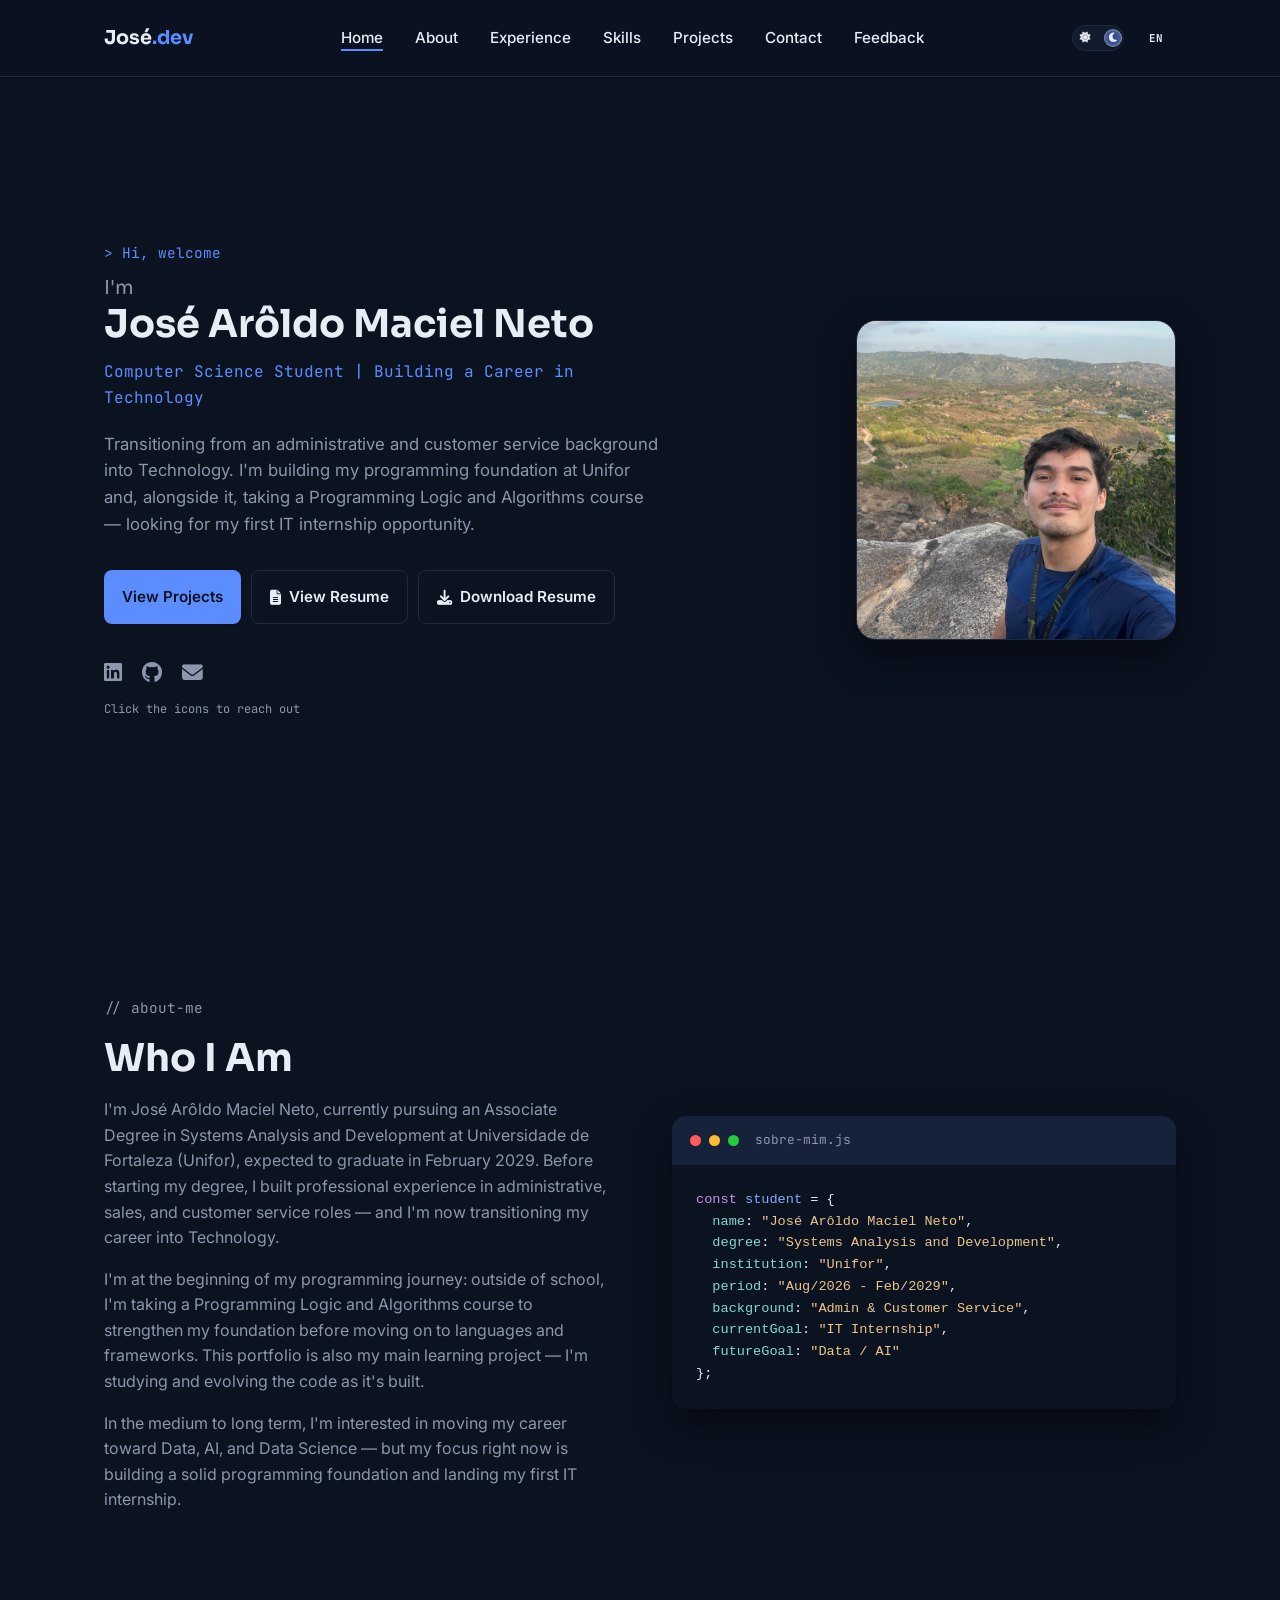
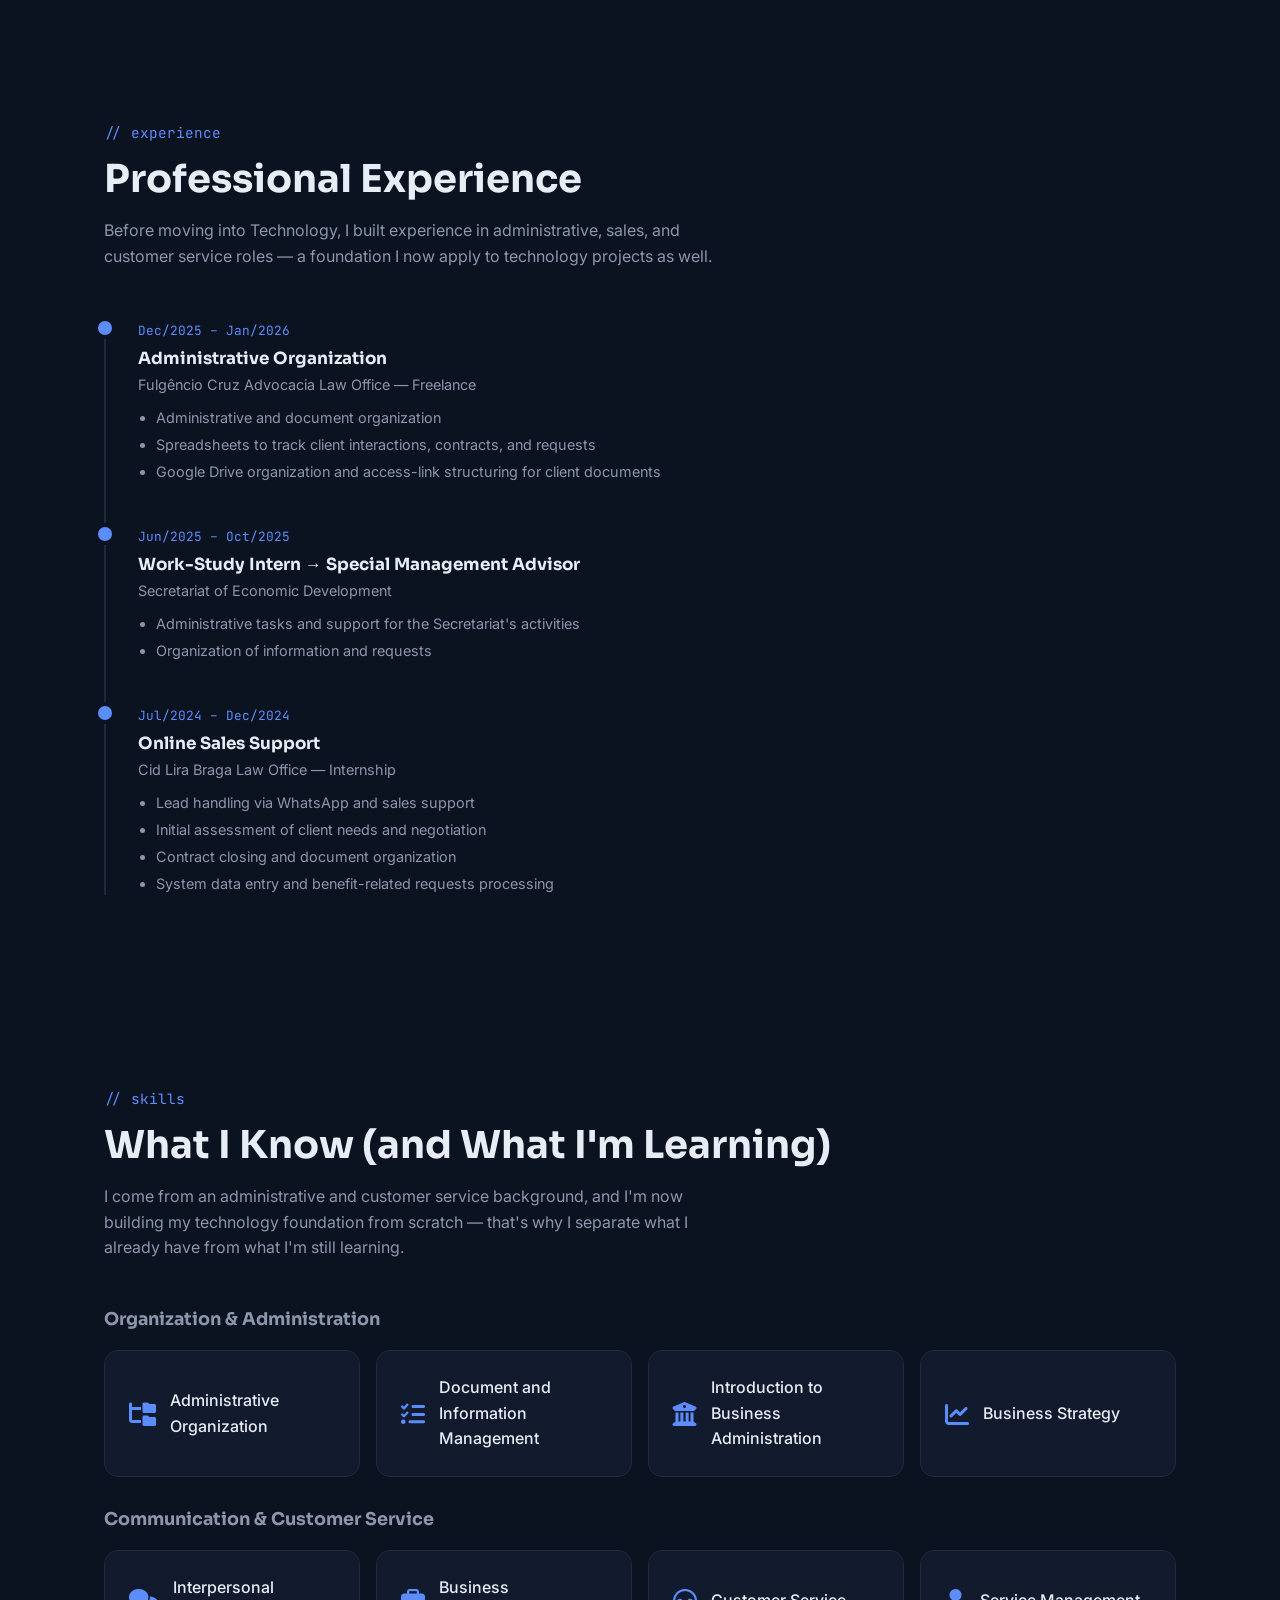
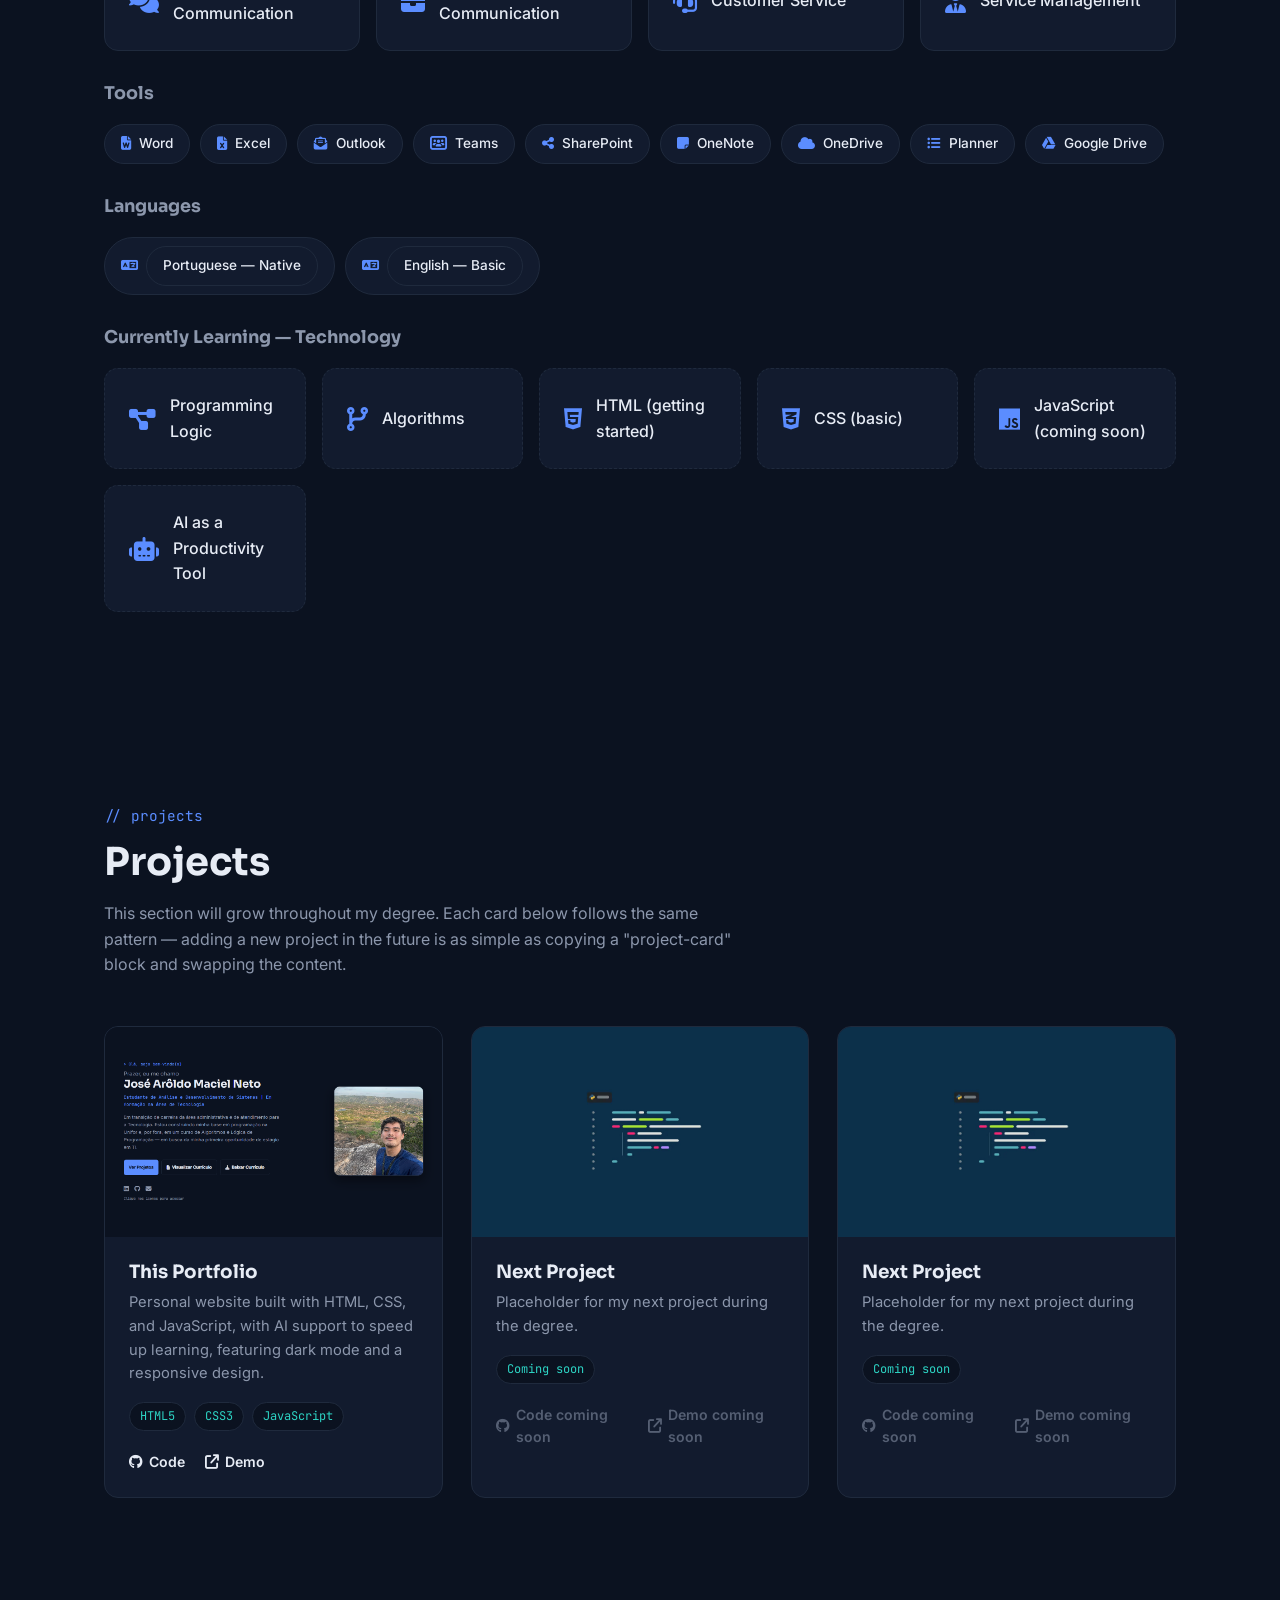
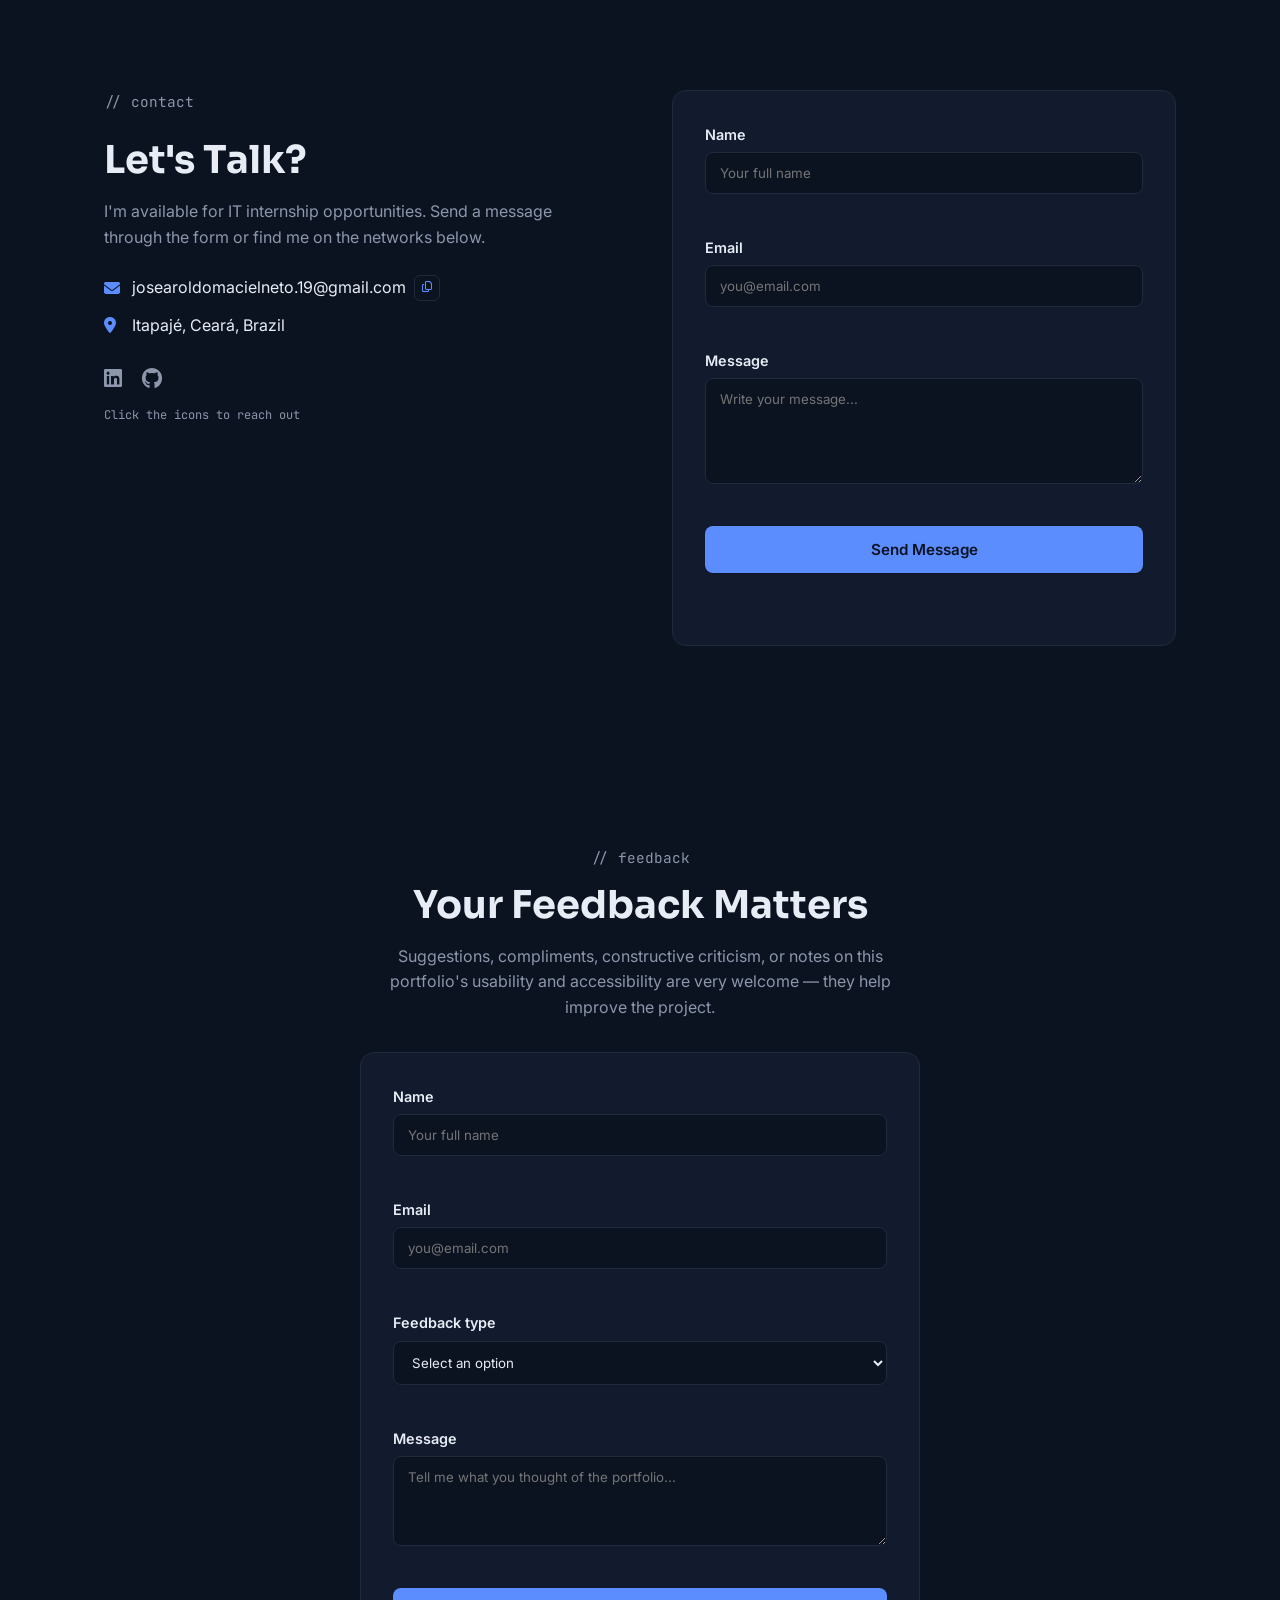
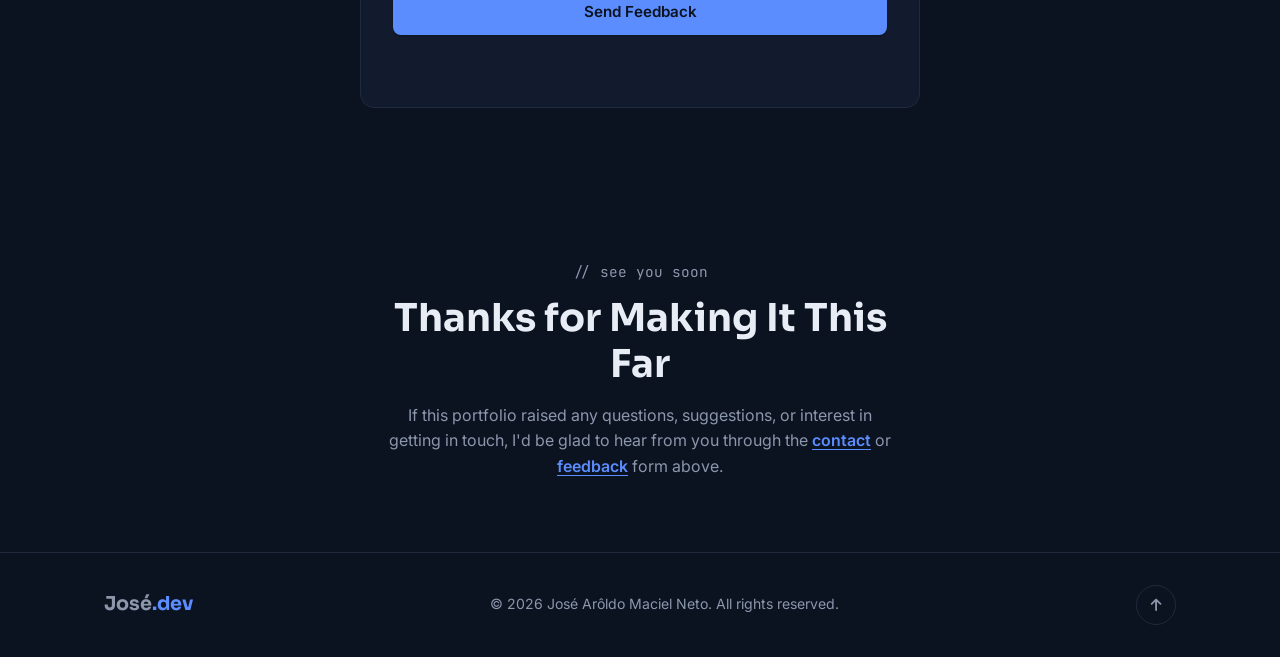
==== commit 52d19eea: "Update project description to remove completion note Removed the note about replacing the placeholde" ====
--- a/en/index.html
+++ b/en/index.html
@@ -38,6 +38,7 @@
 <link href="https://cdnjs.cloudflare.com/ajax/libs/font-awesome/6.5.1/css/all.min.css" rel="stylesheet"/>
 <!-- Fontes do Google Fonts -->
 <link href="https://fonts.googleapis.com" rel="preconnect"/>
+<link href="https://fonts.gstatic.com" rel="preconnect" crossorigin=""/>
 <link href="https://fonts.googleapis.com/css2?family=Sora:wght@400;600;700&amp;family=Inter:wght@400;500&amp;family=JetBrains+Mono:wght@400;500&amp;display=swap" rel="stylesheet"/>
 <!-- Nossos arquivos CSS -->
 <link href="/css/style.css" rel="stylesheet"/>
@@ -363,7 +364,7 @@
 </div>
 <div class="project-content">
 <h3 data-i18n="proj_placeholder_title">Next Project</h3>
-<p data-i18n="proj_placeholder_desc">Placeholder for my next project during the degree. Will be replaced with a real project once completed.</p>
+<p data-i18n="proj_placeholder_desc">Placeholder for my next project during the degree.</p>
 <div class="project-tags">
 <span data-i18n="proj_placeholder_tag">Coming soon</span>
 </div>
@@ -379,7 +380,7 @@
 </div>
 <div class="project-content">
 <h3 data-i18n="proj_placeholder_title">Next Project</h3>
-<p data-i18n="proj_placeholder_desc">Placeholder for my next project during the degree. Will be replaced with a real project once completed.</p>
+<p data-i18n="proj_placeholder_desc">Placeholder for my next project during the degree.</p>
 <div class="project-tags">
 <span data-i18n="proj_placeholder_tag">Coming soon</span>
 </div>
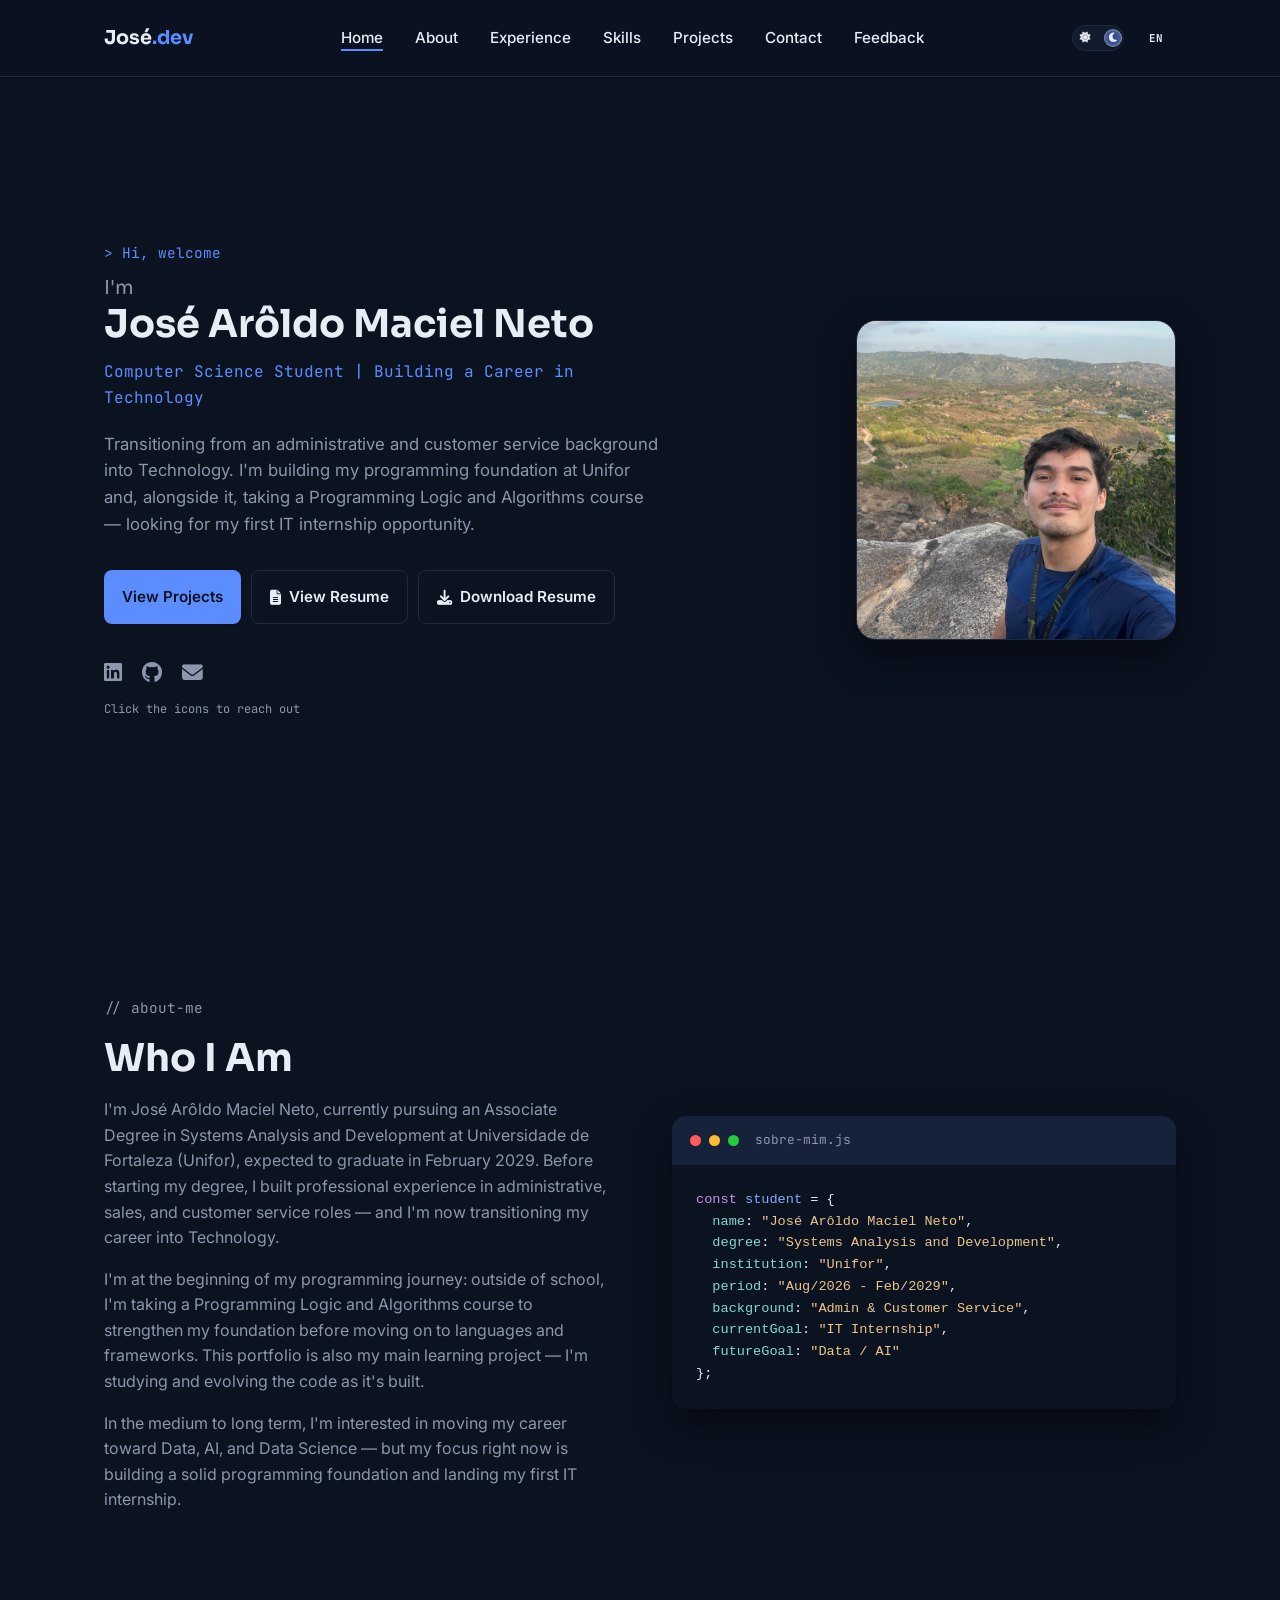
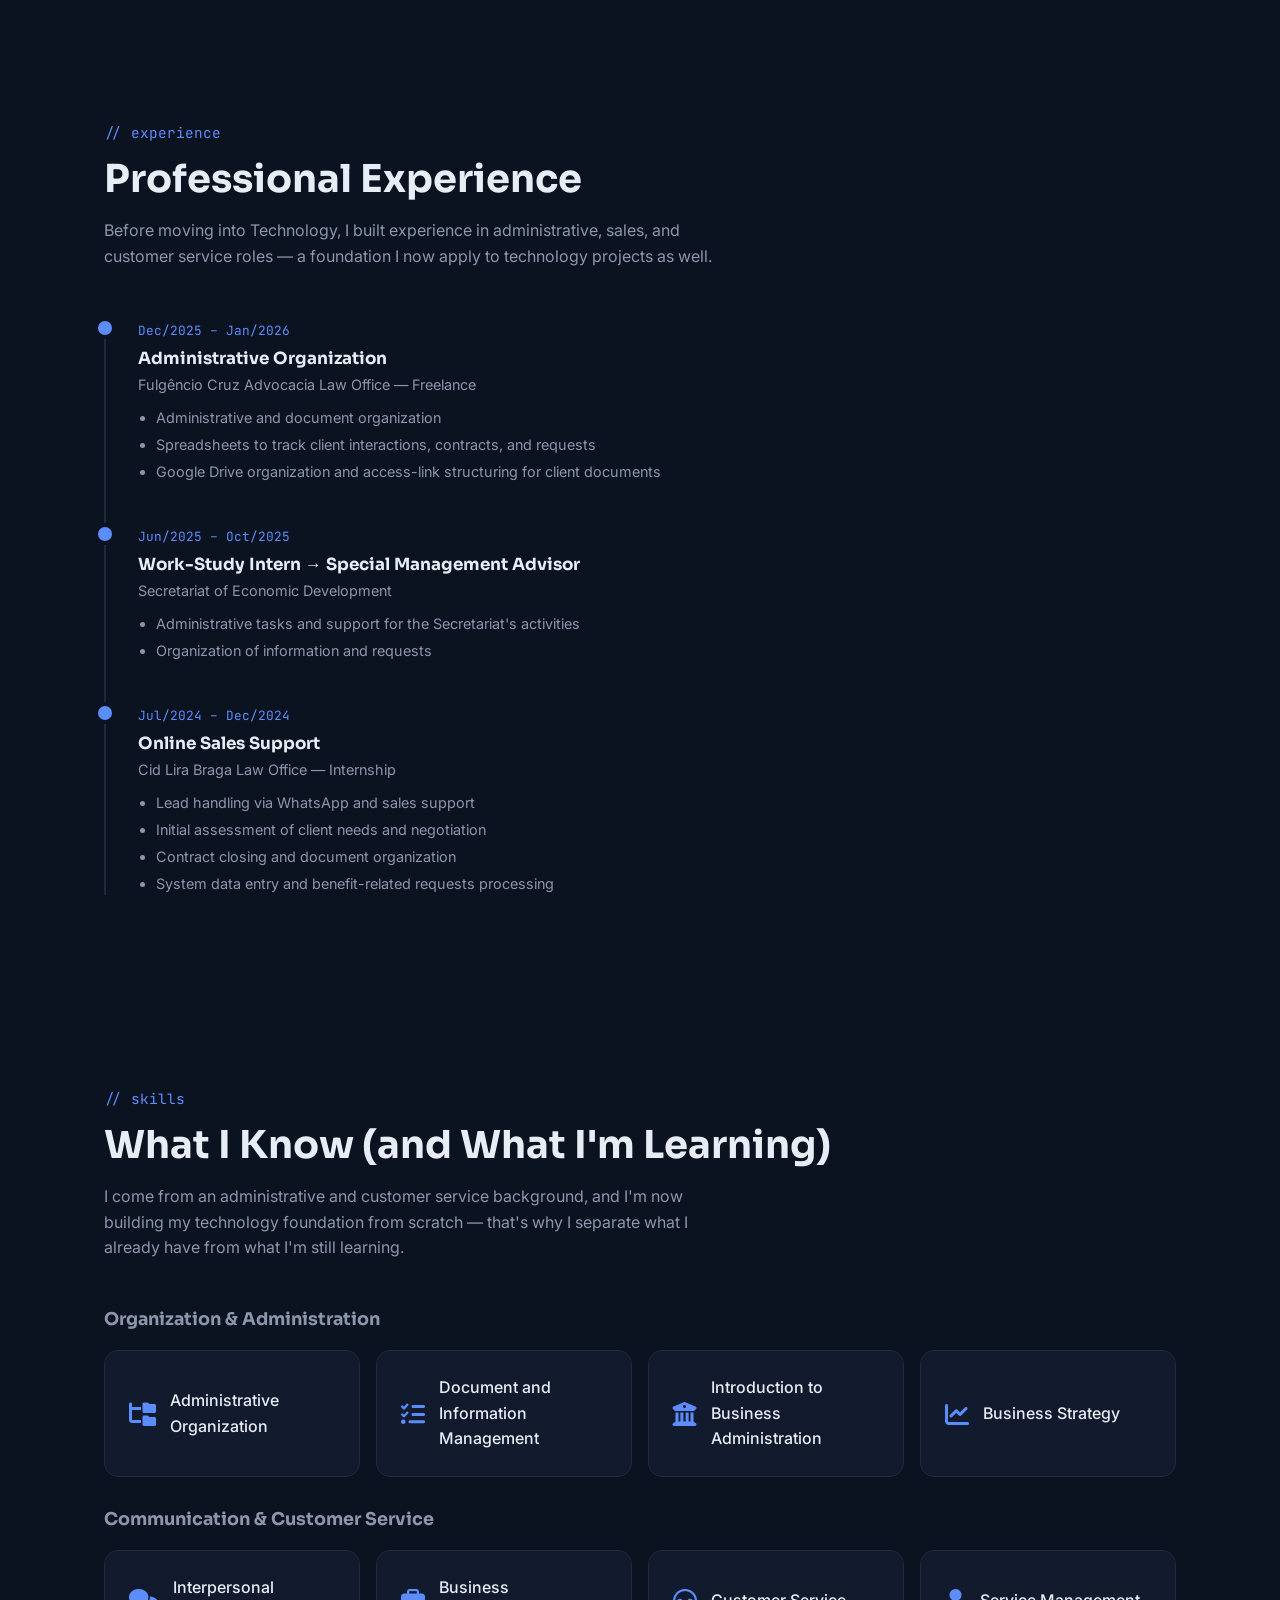
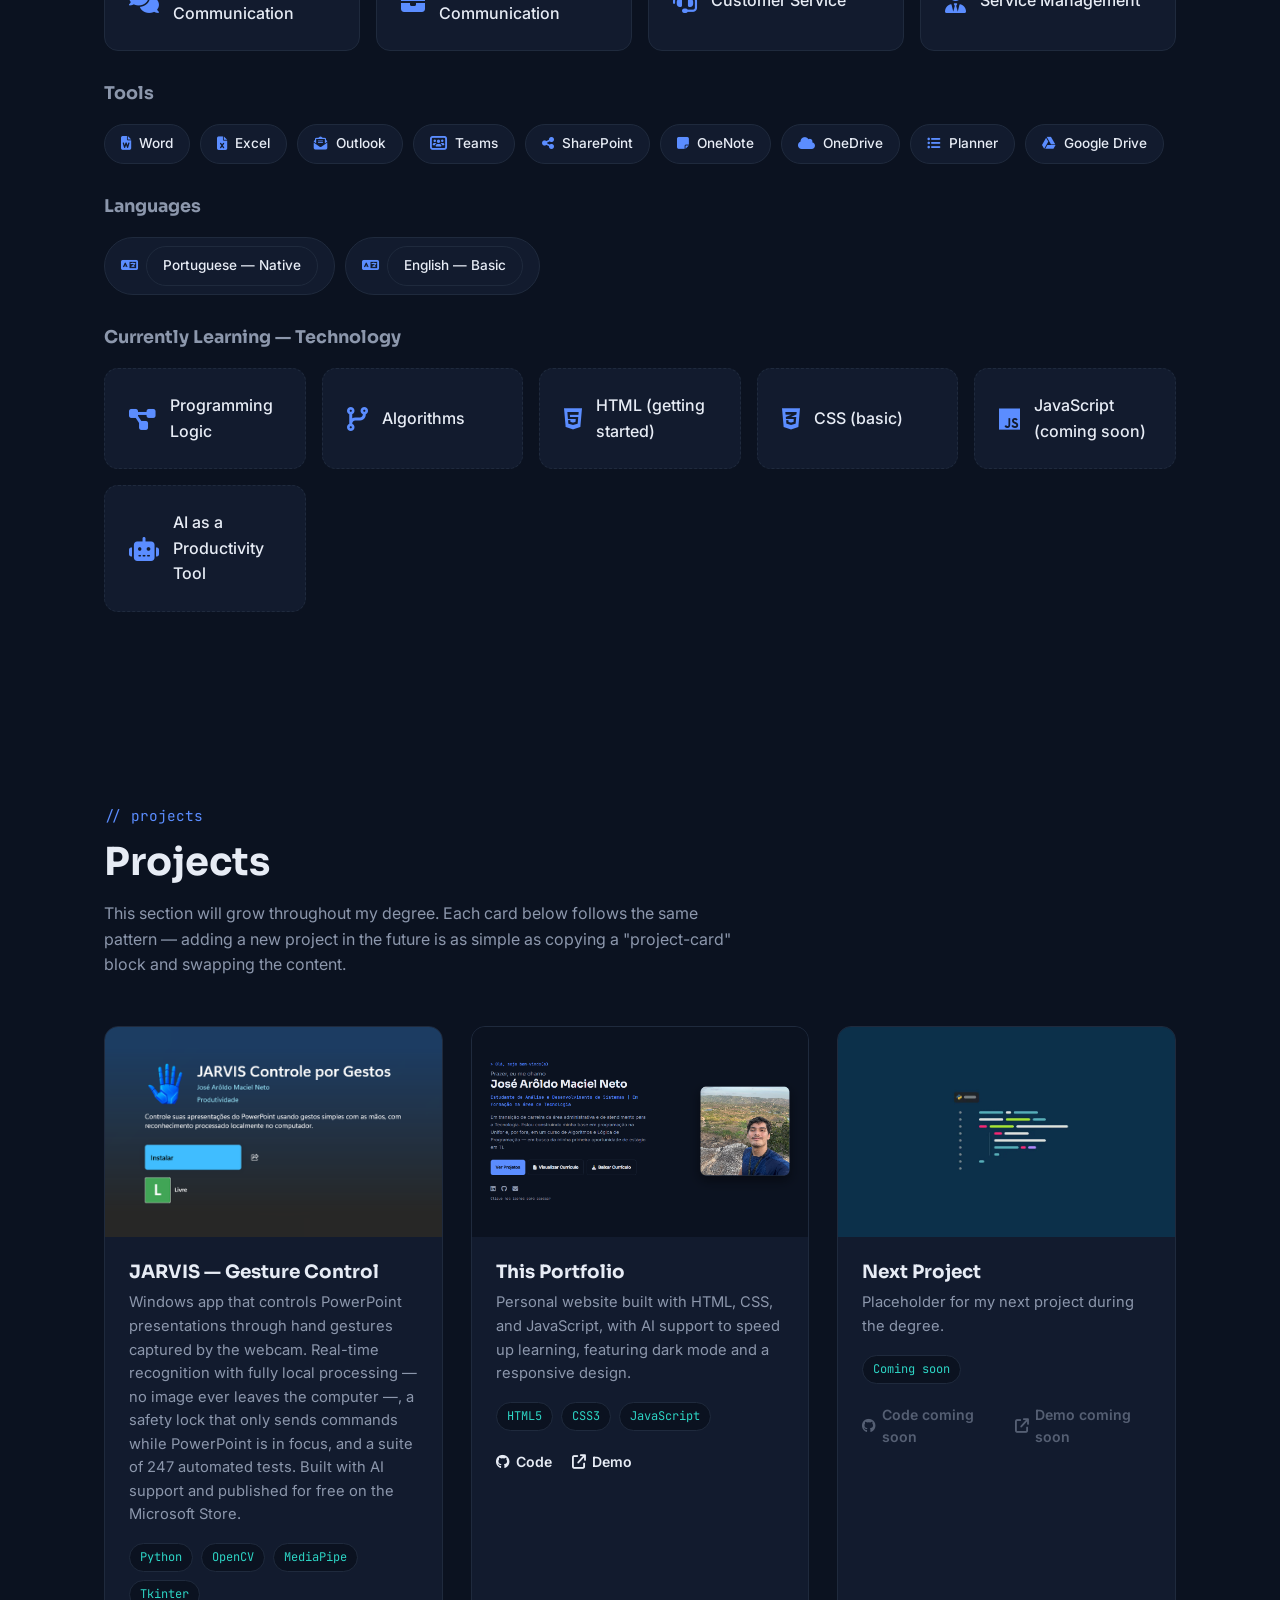
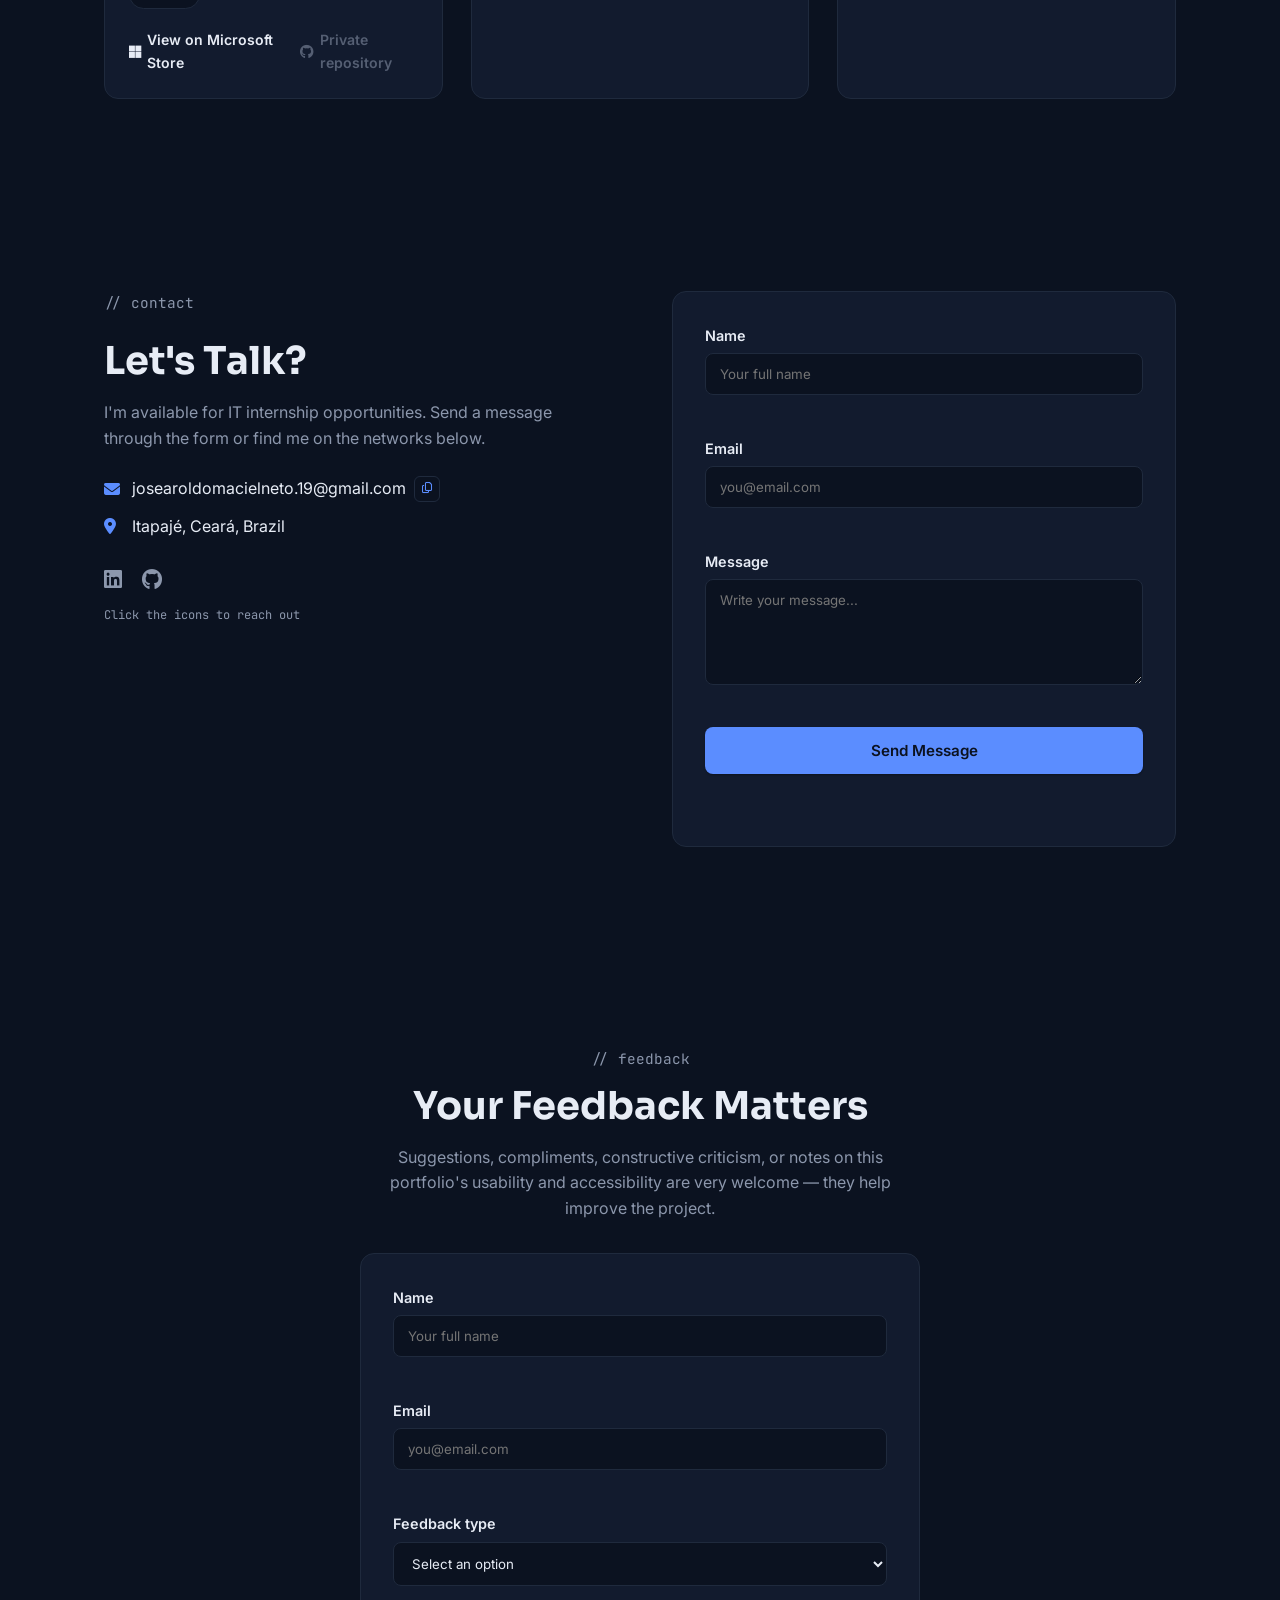
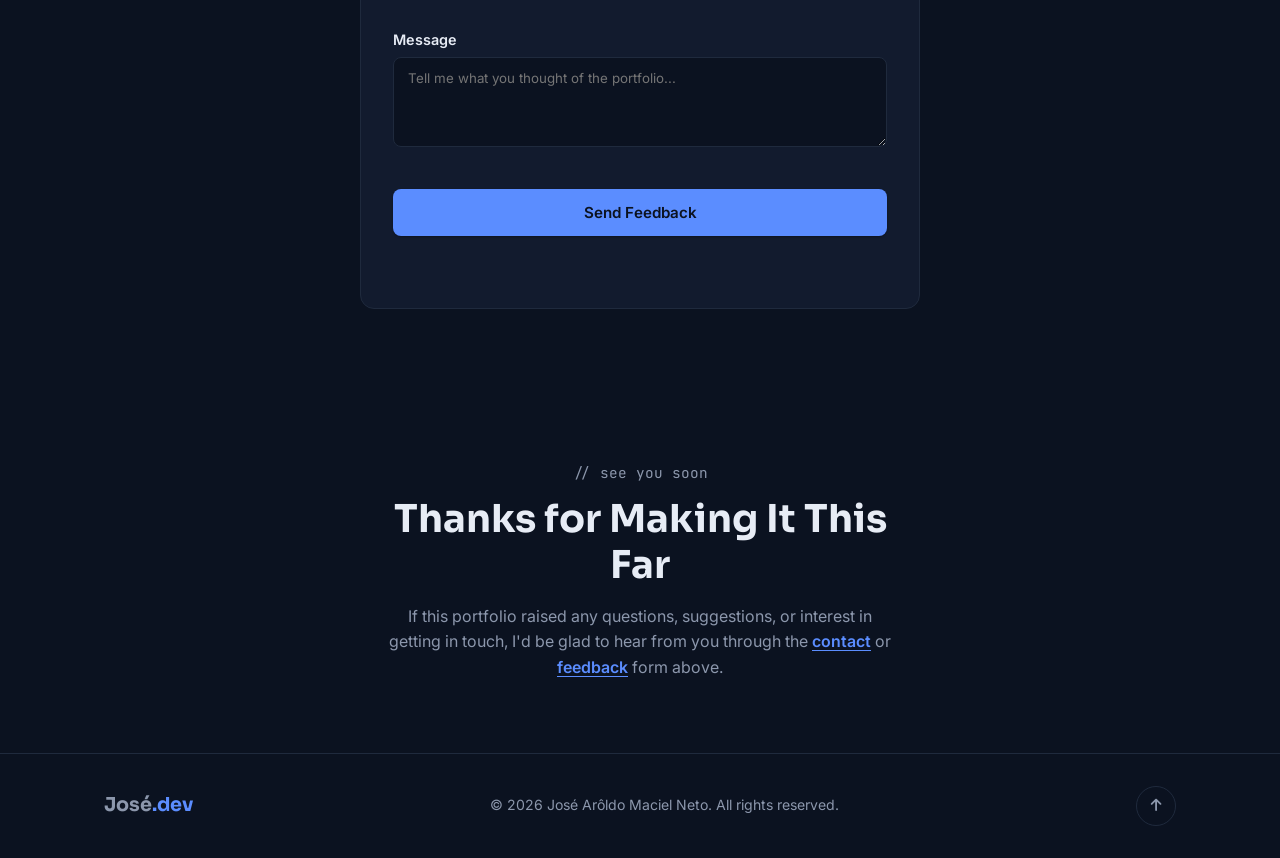
==== commit 2f64a473: "Adiciona projeto JARVIS, honeypot no feedback, JSON-LD do app e nome do download em EN Espelha na ve" ====
--- a/en/index.html
+++ b/en/index.html
@@ -1,5 +1,46 @@
 <!DOCTYPE html>
+<!--
+  ============================================================
+  en/index.html — PÁGINA EM INGLÊS DO PORTFÓLIO (espelho de index.html)
+  ============================================================
+  Este arquivo é o "espelho" em inglês de index.html (a versão em
+  português, na raiz do site). A ESTRUTURA HTML das duas páginas é
+  praticamente idêntica — mesmas seções, mesmos ids, mesmas classes,
+  mesmos formulários — só o TEXTO visível muda.
 
+  Por isso, toda a documentação didática detalhada (o que cada tag
+  faz, como cada seção se conecta ao CSS e ao JS, o glossário de
+  termos HTML) já está escrita nos comentários de index.html — vale
+  a pena estudar por lá primeiro, porque aqui os comentários deste
+  tipo não foram todos repetidos, para não deixar o arquivo enorme
+  com conteúdo duplicado.
+
+  ------------------------------------------------------------
+  UMA PARTICULARIDADE REAL DESTE ARQUIVO ESPECÍFICO
+  ------------------------------------------------------------
+  Diferente de index.html (escrito à mão, com indentação e atributos
+  numa ordem "natural"), este arquivo foi GERADO PROGRAMATICAMENTE, a
+  partir do index.html, para garantir que os textos em inglês
+  batessem exatamente com o dicionário já aprovado em js/i18n.js.
+  Por causa disso, você vai notar duas diferenças puramente
+  visuais no código-fonte (sem nenhum efeito funcional):
+    1) os atributos de cada tag aparecem em ORDEM ALFABÉTICA (ex.:
+       `aria-controls` antes de `class`), diferente da ordem "mais
+       natural" usada em index.html;
+    2) a indentação (espaços à esquerda) é mais enxuta.
+  Ambas as diferenças são só de ESTILO DE ESCRITA do código — o
+  HTML resultante funciona de forma idêntica nos dois arquivos.
+
+  As ÚNICAS diferenças que REALMENTE importam entre este arquivo e
+  index.html são: o idioma dos textos, o `<html lang="en">`, os
+  caminhos de CSS/JS/imagens (aqui usam "/" na frente, ex.:
+  "/css/style.css", porque este arquivo vive dentro da pasta /en/ —
+  ver explicação completa disso no comentário de rodapé abaixo), o
+  `<link rel="canonical">` apontando para "/en/", e um pequeno
+  <script> extra no fim do <body> que ajusta a variável de estado
+  do seletor de idioma (ver comentário perto dele, mais abaixo).
+  ============================================================
+-->
 <html lang="en">
 <head>
 <meta charset="utf-8"/>
@@ -71,32 +112,51 @@
        Uses only information that already exists in the rest of the
        project (same as the Portuguese version, at its own URL). -->
   <script type="application/ld+json">
-  {
-    "@context": "https://schema.org",
-    "@graph": [
-      {
+{
+  "@context": "https://schema.org",
+  "@graph": [
+    {
+      "@type": "Person",
+      "name": "José Arôldo Maciel Neto",
+      "url": "https://josearoldodev.vercel.app/en/",
+      "jobTitle": "Systems Analysis and Development Student",
+      "description": "Systems Analysis and Development student at Unifor, transitioning his career into Technology.",
+      "alumniOf": {
+        "@type": "CollegeOrUniversity",
+        "name": "Universidade de Fortaleza (Unifor)"
+      },
+      "sameAs": [
+        "https://www.linkedin.com/in/joséarôldomacielneto",
+        "https://github.com/JoseAroldoMacielNeto",
+        "https://apps.microsoft.com/detail/9P8GFNDQ6RTB"
+      ]
+    },
+    {
+      "@type": "WebSite",
+      "name": "José Arôldo Maciel Neto | Portfolio",
+      "url": "https://josearoldodev.vercel.app/en/",
+      "inLanguage": "en"
+    },
+    {
+      "@type": "SoftwareApplication",
+      "name": "JARVIS Gesture Control",
+      "url": "https://apps.microsoft.com/detail/9P8GFNDQ6RTB",
+      "applicationCategory": "UtilitiesApplication",
+      "operatingSystem": "Windows",
+      "description": "Windows app that controls PowerPoint presentations through hand gestures captured by the webcam, with recognition processed locally on the computer.",
+      "inLanguage": "en",
+      "author": {
         "@type": "Person",
-        "name": "José Arôldo Maciel Neto",
-        "url": "https://josearoldodev.vercel.app/en/",
-        "jobTitle": "Systems Analysis and Development Student",
-        "description": "Systems Analysis and Development student at Unifor, transitioning his career into Technology.",
-        "alumniOf": {
-          "@type": "CollegeOrUniversity",
-          "name": "Universidade de Fortaleza (Unifor)"
-        },
-        "sameAs": [
-          "https://www.linkedin.com/in/joséarôldomacielneto",
-          "https://github.com/JoseAroldoMacielNeto"
-        ]
+        "name": "José Arôldo Maciel Neto"
       },
-      {
-        "@type": "WebSite",
-        "name": "José Arôldo Maciel Neto | Portfolio",
-        "url": "https://josearoldodev.vercel.app/en/",
-        "inLanguage": "en"
+      "offers": {
+        "@type": "Offer",
+        "price": "0",
+        "priceCurrency": "USD"
       }
-    ]
-  }
+    }
+  ]
+}
   </script>
 </head>
 <body data-lang="pt" data-theme="dark">
@@ -177,7 +237,7 @@
              da pasta assets/docs/. O atributo download="..." define o
              nome sugerido ao salvar, e pode ser escrito normalmente
              (sem percent-encoding), diferente do href acima. -->
-<a class="btn btn-secondary" download="Currículo - José Arôldo Maciel Neto.pdf" href="/assets/docs/Curr%C3%ADculo%20-%20Jos%C3%A9%20Ar%C3%B4ldo%20Maciel%20Neto.pdf">
+<a class="btn btn-secondary" download="Resume - José Arôldo Maciel Neto.pdf" href="/assets/docs/Curr%C3%ADculo%20-%20Jos%C3%A9%20Ar%C3%B4ldo%20Maciel%20Neto.pdf">
 <i aria-hidden="true" class="fa-solid fa-download"></i> <span data-i18n="hero_btn_baixar_curriculo">Download Resume</span>
 </a>
 </div>
@@ -335,6 +395,27 @@
 <h2 class="section-title" data-i18n="projetos_title">Projects</h2>
 <p class="section-subtitle" data-i18n="projetos_subtitle">This section will grow throughout my degree. Each card below follows the same pattern — adding a new project in the future is as simple as copying a "project-card" block and swapping the content.</p>
 <div class="projetos-grid">
+<!-- ============ PROJETO EM DESTAQUE: JARVIS ============ -->
+<article class="project-card reveal">
+<div class="project-image">
+<img alt="JARVIS Gesture Control app page on the Microsoft Store" height="500" loading="lazy" src="/assets/img/jarvis.png" width="800"/>
+</div>
+<div class="project-content">
+<h3 data-i18n="proj_jarvis_title">JARVIS — Gesture Control</h3>
+<p data-i18n="proj_jarvis_desc">Windows app that controls PowerPoint presentations through hand gestures captured by the webcam. Real-time recognition with fully local processing — no image ever leaves the computer —, a safety lock that only sends commands while PowerPoint is in focus, and a suite of 247 automated tests. Built with AI support and published for free on the Microsoft Store.</p>
+<div class="project-tags">
+<span>Python</span>
+<span>OpenCV</span>
+<span>MediaPipe</span>
+<span>Tkinter</span>
+</div>
+<div class="project-links">
+<a href="https://apps.microsoft.com/detail/9P8GFNDQ6RTB" rel="noopener" target="_blank"><i aria-hidden="true" class="fa-brands fa-microsoft"></i> <span data-i18n="proj_jarvis_link_store">View on Microsoft Store</span></a>
+<span aria-disabled="true" class="link-disabled"><i aria-hidden="true" class="fa-brands fa-github"></i> <span data-i18n="proj_jarvis_codigo_privado">Private repository</span></span>
+</div>
+</div>
+</article>
+<!-- ============ FIM DO CARD JARVIS ============ -->
 <!-- ============ INÍCIO DE UM CARD DE PROJETO (modelo reutilizável) ============ -->
 <article class="project-card reveal">
 <div class="project-image">
@@ -358,22 +439,6 @@
 </div>
 </article>
 <!-- ============ FIM DO CARD DE PROJETO ============ -->
-<article class="project-card reveal">
-<div class="project-image">
-<img alt="" height="500" loading="lazy" src="/assets/img/projeto-placeholder.jpg" width="800"/>
-</div>
-<div class="project-content">
-<h3 data-i18n="proj_placeholder_title">Next Project</h3>
-<p data-i18n="proj_placeholder_desc">Placeholder for my next project during the degree.</p>
-<div class="project-tags">
-<span data-i18n="proj_placeholder_tag">Coming soon</span>
-</div>
-<div class="project-links project-links-disabled">
-<span aria-disabled="true" class="link-disabled"><i aria-hidden="true" class="fa-brands fa-github"></i> <span data-i18n="proj_placeholder_codigo">Code coming soon</span></span>
-<span aria-disabled="true" class="link-disabled"><i aria-hidden="true" class="fa-solid fa-arrow-up-right-from-square"></i> <span data-i18n="proj_placeholder_demo">Demo coming soon</span></span>
-</div>
-</div>
-</article>
 <article class="project-card reveal">
 <div class="project-image">
 <img alt="" height="500" loading="lazy" src="/assets/img/projeto-placeholder.jpg" width="800"/>
@@ -457,6 +522,7 @@
 <p data-i18n="feedback_desc">Suggestions, compliments, constructive criticism, or notes on this portfolio's usability and accessibility are very welcome — they help improve the project.</p>
 </div>
 <form action="https://formspree.io/f/mqpkzdjw" class="contato-form feedback-form reveal" id="feedback-form" method="POST" novalidate="">
+<input type="text" name="_gotcha" style="display:none" tabindex="-1" autocomplete="off" aria-hidden="true">
 <input name="_subject" type="hidden" value="Novo feedback sobre o portfólio"/>
 <div class="form-group">
 <label data-i18n="label_nome" for="feedback-nome">Name</label>
@@ -519,8 +585,39 @@
      corretamente pelos mecanismos de busca nesse idioma, com URL própria).
      Aqui só sincronizamos a variável de estado do seletor de idioma
      (declarada em i18n.js) para que, ao clicar em PT/EN a partir desta
-     página, a alternância continue funcionando corretamente. */
+     página, a alternância continue funcionando corretamente.
+     Explicação completa da variável `idiomaAtual` e de como ela se
+     relaciona com o botão PT/EN: ver o comentário logo acima da linha
+     `let idiomaAtual = "pt";` em js/i18n.js. */
   idiomaAtual = "en";
 </script>
+
+<!--
+  ============================================================
+  GLOSSÁRIO — TERMOS E CONCEITOS DESTE ARQUIVO
+  ============================================================
+  (Comentário HTML — não aparece na página, só para consulta.)
+
+  Como este arquivo é o espelho em inglês de index.html, o
+  glossário completo de tags/atributos HTML (header, section,
+  aria-*, data-*, href, src etc.) está no comentário equivalente
+  no final de index.html — vale a pena consultar por lá.
+
+  Os únicos dois termos exclusivos DESTE arquivo (não existem em
+  index.html) são:
+
+  TERMO                  | O QUE É / PARA QUE SERVE AQUI
+  ------------------------|--------------------------------------------------------------
+  caminho absoluto ("/..")| Caminhos como "/css/style.css" (começando com barra) apontam
+                          | sempre para a RAIZ do site, não para a pasta atual — necessário
+                          | aqui porque este arquivo vive dentro de /en/, então um caminho
+                          | "normal" (sem a barra), como "css/style.css", procuraria por
+                          | uma pasta /en/css/ que não existe.
+  <script> inline no fim  | O pequeno bloco de código JavaScript escrito diretamente entre
+                          | as tags <script>...</script> (sem `src`), em vez de carregado
+                          | de um arquivo externo — usado aqui só para a linha
+                          | `idiomaAtual = "en";`, explicada acima.
+  ============================================================
+-->
 </body>
 </html>
--- a/css/style.css
+++ b/css/style.css
@@ -1,7 +1,57 @@
 /* ============================================================
-   VARIÁVEIS DE TEMA (CSS Custom Properties)
-   Aqui centralizamos todas as cores e fontes do site.
-   Trocar um valor aqui reflete em TODO o site automaticamente.
+   style.css
+   ============================================================
+   Estilos "base" do portfólio: cores, tipografia, espaçamentos e
+   o layout de cada seção, pensado primeiro para telas grandes
+   (computador). Os ajustes específicos para telas menores (tablet/
+   celular) ficam em css/responsive.css, carregado LOGO DEPOIS deste
+   arquivo no HTML — por isso, em caso de conflito de regras com o
+   mesmo "peso" (especificidade), o responsive.css "ganha" em telas
+   pequenas, exatamente como deveria.
+
+   ------------------------------------------------------------
+   MAPA GERAL DO PROJETO
+   ------------------------------------------------------------
+   index.html          → HTML da página em português
+   en/index.html        → HTML da página em inglês (mesma estrutura,
+                           textos diferentes — ver js/i18n.js)
+   css/style.css        → ESTE arquivo
+   css/responsive.css   → ajustes de layout por tamanho de tela
+   js/script.js          → interatividade (cliques, formulários, menu)
+   js/i18n.js           → troca de idioma e textos traduzíveis
+
+   ------------------------------------------------------------
+   VARIÁVEIS CSS (CSS Custom Properties) — o conceito mais
+   importante deste arquivo para entender o resto do CSS
+   ------------------------------------------------------------
+   Uma variável CSS é criada com dois traços na frente do nome, tipo
+   `--color-bg: #F7F8FA;`, e USADA em qualquer lugar com
+   `var(--color-bg)`. A vantagem: se a cor de fundo do site precisar
+   mudar um dia, basta trocar o valor AQUI UMA VEZ, em vez de
+   procurar e trocar em dezenas de regras espalhadas pelo arquivo.
+
+   `:root` é um seletor especial que representa a raiz de todo o
+   documento HTML (equivale, na prática, ao `<html>`) — variáveis
+   definidas ali ficam disponíveis para QUALQUER elemento da página,
+   por isso é o lugar padrão para declarar variáveis "globais".
+
+   O SISTEMA DE TEMA (claro/escuro) funciona assim: as variáveis são
+   declaradas duas vezes — uma vez dentro de `:root` (valores do tema
+   claro, que também servem de "padrão") e de novo dentro do bloco
+   `[data-theme="dark"] { ... }` (valores do tema escuro). Esse
+   `[data-theme="dark"]` é um "seletor de atributo": ele seleciona
+   qualquer elemento que tenha `data-theme="dark"` — no caso, o
+   `<body>` da página. Quando js/script.js troca esse atributo (ver
+   a função `aplicarTema` em js/script.js), o navegador recalcula
+   sozinho TODAS as variáveis que dependem dele, e a aparência do
+   site inteiro muda instantaneamente — nenhuma outra regra de CSS
+   precisa ser tocada, porque todas usam `var(--algo)` em vez de
+   cores "cravadas" diretamente.
+
+   SE UMA COR PARECER ERRADA em um tema específico: procure a
+   variável correspondente aqui no topo do arquivo (dentro de
+   `:root` para o tema claro, ou de `[data-theme="dark"]` para o
+   escuro) — é ali que ela está definida, não na regra que a usa.
    ============================================================ */
 :root {
   /* --- Tema claro (padrão) --- */
@@ -55,8 +105,14 @@
 /* ============================================================
    RESET BÁSICO
    Remove espaçamentos padrão do navegador para termos controle total.
+   Cada navegador aplica margens/paddings ligeiramente diferentes por
+   padrão em títulos, listas, parágrafos etc. — um "reset" no início
+   do CSS elimina essas diferenças, para o site parecer igual em
+   qualquer navegador, com espaçamentos definidos só por nós.
    ============================================================ */
 * {
+  /* O seletor `*` (asterisco) é o "seletor universal": aplica a
+     regra em TODO elemento da página, sem exceção. */
   margin: 0;
   padding: 0;
   box-sizing: border-box; /* padding/border não somam à largura definida */
@@ -82,11 +138,11 @@
 
 a {
   text-decoration: none;
-  color: inherit;
+  color: inherit; /* o link usa a cor do texto ao redor, em vez do azul/roxo padrão do navegador */
 }
 
 ul {
-  list-style: none;
+  list-style: none; /* remove as bolinhas/marcadores padrão de listas (usadas no menu, por exemplo) */
 }
 
 button {
@@ -136,6 +192,9 @@
 
 /* ============================================================
    BOTÕES
+   LIGAÇÃO COM O HTML: classe `.btn` em vários lugares (botões do
+   Hero, "Enviar Mensagem", "Enviar Feedback"). `.btn-primary` é o
+   estilo "cheio" (destaque); `.btn-secondary` é o contornado.
    ============================================================ */
 .btn {
   display: inline-flex;
@@ -214,6 +273,11 @@
 
 /* ============================================================
    HEADER / NAVEGAÇÃO
+   LIGAÇÃO COM O HTML: `<header id="header" class="header">`, que
+   contém `<nav class="navbar">` — a barra fixa no topo da página.
+   LIGAÇÃO COM O JS: a classe `.scrolled` (mais abaixo, dentro deste
+   mesmo bloco) é adicionada/removida por js/script.js ao rolar a
+   página.
    ============================================================ */
 .header {
   position: fixed;
@@ -317,6 +381,10 @@
 
 /* ============================================================
    HERO
+   LIGAÇÃO COM O HTML: `<section class="hero" id="hero">`, a
+   primeira seção da página (nome, foto, botões). `.hero-title`,
+   `.hero-greeting` e `.hero-name` controlam a apresentação do nome;
+   `.hero-buttons` os 3 botões (Ver Projetos/Currículo).
    ============================================================ */
 .hero {
   min-height: 100vh;
@@ -412,6 +480,9 @@
 
 /* ============================================================
    SOBRE MIM
+   LIGAÇÃO COM O HTML: `<section class="sobre" id="sobre">`. O
+   `.code-card` é o "cartão de código" decorativo (o objeto
+   JavaScript estilizado como se fosse um editor de código).
    ============================================================ */
 .sobre-grid {
   display: grid;
@@ -472,6 +543,9 @@
 
 /* ============================================================
    SKILLS
+   LIGAÇÃO COM O HTML: `<section class="skills" id="skills">`.
+   `.skill-card` é cada card individual; `.skill-learning` (variação
+   com borda tracejada) marca as habilidades ainda em aprendizado.
    ============================================================ */
 .skills-subtitle {
   font-size: 1.1rem;
@@ -513,6 +587,11 @@
 
 /* ============================================================
    PROJETOS
+   LIGAÇÃO COM O HTML: `<section class="projetos" id="projetos">`.
+   Cada card é um `<article class="project-card">`; `.project-tags`
+   são as etiquetas de tecnologia (HTML5, CSS3 etc.); `.link-disabled`
+   estiliza os links "Código em breve"/"Demo em breve" dos projetos
+   placeholder (ainda sem link real).
    ============================================================ */
 .projetos-grid {
   display: grid;
@@ -612,6 +691,11 @@
 
 /* ============================================================
    CONTATO
+   LIGAÇÃO COM O HTML: `<section class="contato" id="contato">`,
+   contendo `<form id="contato-form">`. `.form-group` envolve cada
+   par label+campo; `.input-invalido` (mais abaixo) é a borda
+   vermelha aplicada via JavaScript (js/script.js) quando um campo
+   está incorreto.
    ============================================================ */
 .contato-grid {
   display: grid;
@@ -746,6 +830,8 @@
 
 /* ============================================================
    FOOTER
+   LIGAÇÃO COM O HTML: `<footer class="footer">`, no final da
+   página. `.back-to-top` é o botão circular de "voltar ao topo".
    ============================================================ */
 .footer {
   border-top: 1px solid var(--color-border);
@@ -808,6 +894,10 @@
 
 /* ============================================================
    EXPERIÊNCIA PROFISSIONAL (linha do tempo)
+   LIGAÇÃO COM O HTML: `<section class="experiencia" id="experiencia">`.
+   Cada item é um `.timeline-item`; a linha vertical em si é a borda
+   esquerda (`border-left`) do `.timeline` (elemento "pai" que
+   contém todos os itens).
    ============================================================ */
 .timeline {
   position: relative;
@@ -920,6 +1010,8 @@
    SEÇÃO DE FEEDBACK
    Reaproveita o mesmo estilo visual do formulário de contato
    (.contato-form), para manter total consistência com o site.
+   LIGAÇÃO COM O HTML: `<section class="feedback" id="feedback">`,
+   contendo `<form id="feedback-form">`.
    ============================================================ */
 .feedback-intro {
   text-align: center;
@@ -1091,3 +1183,33 @@
   text-decoration: underline;
   text-underline-offset: 3px;
 }
+
+/* ============================================================
+   GLOSSÁRIO — TERMOS E CONCEITOS USADOS NESTE ARQUIVO
+   ============================================================
+   (Só para consulta/estudo — não afeta o funcionamento do site.)
+
+   TERMO                  | O QUE É                                                     | ONDE APARECE / PARA QUE SERVE AQUI
+   ------------------------|---------------------------------------------------------------|--------------------------------------------------------------
+   variável CSS (--nome)   | Valor reutilizável, definido uma vez e usado com var(--nome)  | --color-bg, --color-primary, --font-body etc.
+   :root                   | Seletor que representa o documento HTML inteiro                | Onde as variáveis "globais" (tema claro) são declaradas
+   seletor de atributo     | `[atributo="valor"]`, seleciona elementos com esse atributo    | `[data-theme="dark"]`, `[data-lang="pt"]`
+   seletor universal (*)   | Aplica a regra em TODO elemento da página                      | Usado só no reset, no topo do arquivo
+   pseudo-classe           | `:algo`, um "estado" de um elemento (não uma classe no HTML)   | `:hover` (mouse em cima), `:focus-visible` (foco por teclado), `:first-of-type`/`:last-of-type`
+   pseudo-elemento         | `::algo`, cria/estiliza uma parte "virtual" de um elemento     | `::after` (usado no sublinhado animado do menu, `.nav-link::after`)
+   display: flex           | Organiza os filhos de um elemento em linha ou coluna, com controle de alinhamento/espaçamento | `.hero-buttons`, `.nav-actions`, `.theme-switch` etc.
+   display: grid           | Organiza os filhos em linhas E colunas (uma grade)              | `.sobre-grid`, `.skills-grid`, `.projetos-grid`
+   position: relative       | O elemento fica no fluxo normal, mas vira referência para filhos com `position: absolute` | `.theme-switch`, `.timeline`
+   position: absolute       | Tira o elemento do fluxo normal, posicionando-o em relação ao ancestral mais próximo com `position: relative` | `.theme-switch-thumb`, `.timeline-marker`, `.skip-link`
+   position: fixed          | Fixa o elemento na tela, mesmo que a página role                | `.header` (barra do topo sempre visível)
+   z-index                  | Decide qual elemento fica "por cima" quando dois se sobrepõem  | `.header` (1000), `.nav-actions` (1600) — sempre acima do painel do menu
+   media query (@media)     | Aplica um bloco de regras só quando a tela atende a uma condição | Usadas em css/responsive.css (não neste arquivo)
+   transition                | Anima suavemente a mudança de uma propriedade CSS, em vez de "pular" direto para o novo valor | `--transition` (0.25s), usada em cores, sombras, posição da bolinha
+   opacity                   | Transparência de um elemento (0 = invisível, 1 = totalmente visível) | `.reveal` (animação de entrada), `.theme-switch-thumb`
+   backdrop-filter            | Aplica um efeito (ex.: desfoque) no que está ATRÁS do elemento | Efeito "glass" da bolinha da chave de tema
+   color-mix()                | Função CSS que mistura duas cores (aqui, uma cor + transparência) | Cor semitransparente da bolinha da chave de tema
+   @supports                  | Aplica um bloco de CSS só se o navegador suportar aquele recurso | Fallback da bolinha da chave de tema, para navegadores sem `backdrop-filter`
+   clamp(mín, ideal, máx)     | Escolhe um valor entre um mínimo e um máximo, ajustando conforme a tela | Tamanhos de fonte "fluidos" (ex.: `.hero-title`)
+   aspect-ratio                | Define a proporção largura/altura de um elemento               | `.project-image` (16/10)
+   box-sizing: border-box     | Faz padding/border NÃO aumentarem o tamanho total do elemento   | Definido uma vez no reset, para todo o site
+   ============================================================ */
--- a/css/responsive.css
+++ b/css/responsive.css
@@ -1,8 +1,39 @@
 /* ============================================================
-   RESPONSIVIDADE
-   Este arquivo é carregado DEPOIS do style.css, então as regras
-   aqui têm prioridade e "sobrescrevem" o layout padrão (desktop)
-   para telas menores. Vamos do maior para o menor breakpoint.
+   responsive.css
+   ============================================================
+   Ajustes de layout por TAMANHO DE TELA. Este arquivo é carregado
+   DEPOIS de css/style.css no `<head>` do HTML (index.html e
+   en/index.html) — por isso, quando uma regra aqui tem o mesmo
+   "peso" (especificidade) que uma em style.css, esta aqui vence.
+   É assim que conseguimos, por exemplo, definir `.hero { display:
+   flex; }` uma vez em style.css (para desktop) e depois "virar" o
+   Hero para coluna única aqui dentro, só em telas pequenas.
+
+   ------------------------------------------------------------
+   CONCEITO: MEDIA QUERY (@media) E "BREAKPOINT"
+   ------------------------------------------------------------
+   `@media (max-width: 860px) { ... }` significa: "aplique este
+   bloco de regras SOMENTE quando a largura da tela for de até
+   860 pixels". O número onde o layout muda (860px, 1024px, 480px)
+   é chamado de "breakpoint". Este projeto usa 3 breakpoints
+   principais, do maior para o menor:
+     - 1024px → ajustes leves de tablet (bloco "TABLET" abaixo)
+     - 860px  → menu vira painel deslizante + layout em coluna única
+                (bloco "MENU MOBILE + LAYOUT EM COLUNA ÚNICA")
+     - 480px  → ajustes finos para celulares pequenos
+   Repare que o PRIMEIRO bloco do arquivo usa `min-width` (não
+   `max-width`) — é o único caso "ao contrário": ele mira telas
+   GRANDES (acima de 1024px), para compactar os 3 botões do Hero.
+
+   ------------------------------------------------------------
+   SE ALGO SÓ ACONTECER NO CELULAR (ou só no computador)
+   ------------------------------------------------------------
+   Ligue a ferramenta de desenvolvedor do navegador (F12 ou botão
+   direito → Inspecionar) e ative o "modo responsivo" — geralmente
+   um ícone de celular/tablet na barra de ferramentas. Vá reduzindo
+   a largura da janela simulada e observe em qual breakpoint (860px,
+   por exemplo) o layout muda — é ali, no bloco `@media` correspondente
+   abaixo, que a regra responsável está.
    ============================================================ */
 
 /* --------------------------------------------
@@ -238,3 +269,24 @@
     left: -32px;
   }
 }
+
+/* ============================================================
+   GLOSSÁRIO — TERMOS E CONCEITOS USADOS NESTE ARQUIVO
+   ============================================================
+   (Só para consulta/estudo — não afeta o funcionamento do site.
+   Termos gerais de CSS como variáveis, flexbox e grid já estão
+   explicados no glossário de css/style.css — aqui só os termos
+   específicos de responsividade.)
+
+   TERMO                    | O QUE É                                                        | ONDE APARECE / PARA QUE SERVE AQUI
+   --------------------------|------------------------------------------------------------------|--------------------------------------------------------------
+   @media                    | Aplica um bloco de CSS só quando a tela atende a uma condição   | Os 4 blocos deste arquivo (1025px, 1024px, 860px, 480px)
+   breakpoint                 | O valor de largura onde o layout muda de comportamento          | 1024px (tablet), 860px (menu mobile), 480px (celular pequeno)
+   max-width (na media query) | "No máximo X pixels de largura" — mira telas PEQUENAS           | Usado em quase todos os blocos deste arquivo
+   min-width (na media query) | "No mínimo X pixels de largura" — mira telas GRANDES            | Único caso: o bloco de 1025px, no topo do arquivo
+   flex-direction: column     | Empilha os filhos de um flex container na vertical, em vez de lado a lado | `.hero` no mobile, `.hero-buttons` no celular pequeno
+   flex-direction: column-reverse | Igual ao acima, mas na ordem invertida (o último filho no HTML aparece primeiro na tela) | `.hero` no mobile (mostra a foto antes do texto)
+   order                      | Muda a ordem VISUAL dos filhos de um flex/grid, sem mudar a ordem no HTML | `.sobre-texto` e `.code-card` no mobile
+   grid-template-columns: 1fr | Define uma grade com uma única coluna (empilhando o conteúdo)   | `.sobre-grid`, `.contato-grid` no mobile
+   width: min(75%, 320px)     | Usa o MENOR valor entre os dois — nunca passa de 320px, mas encolhe em telas menores que ~426px | Largura do painel do menu mobile (`.nav-links`)
+   ============================================================ */
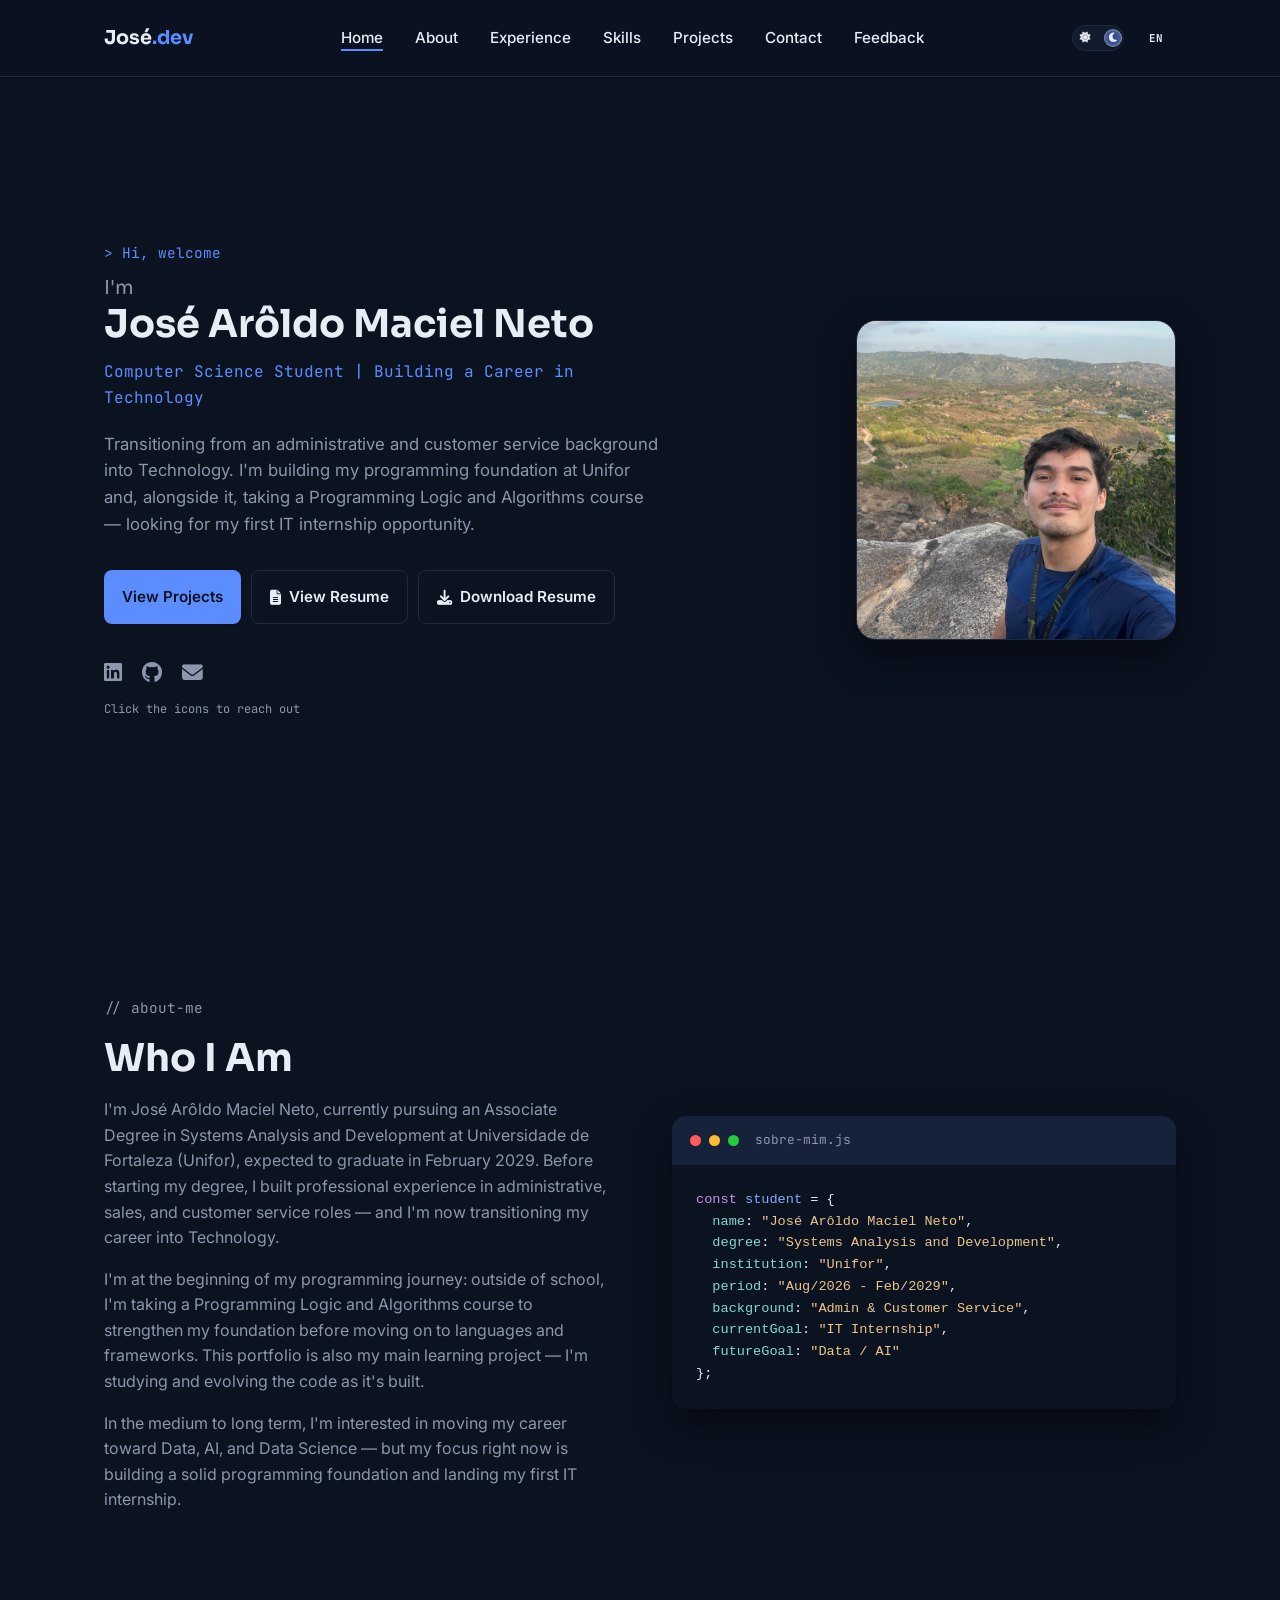
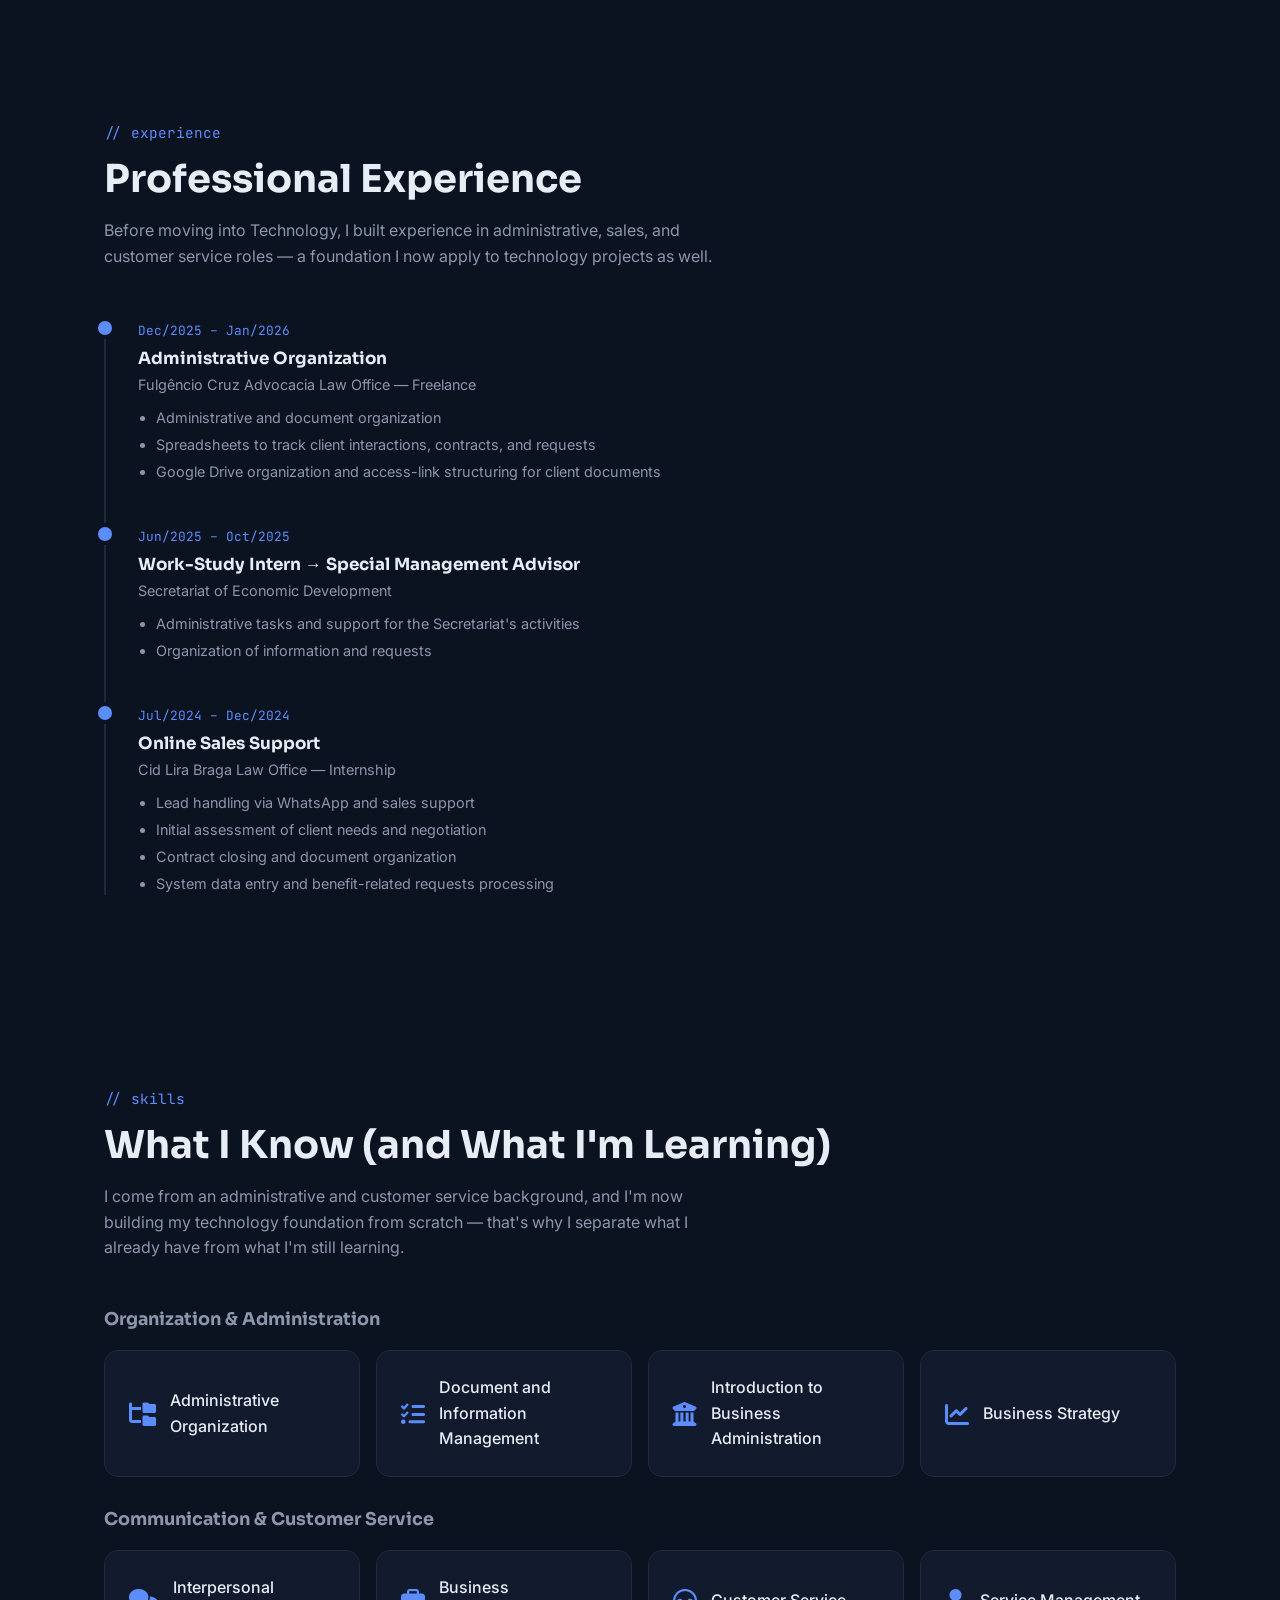
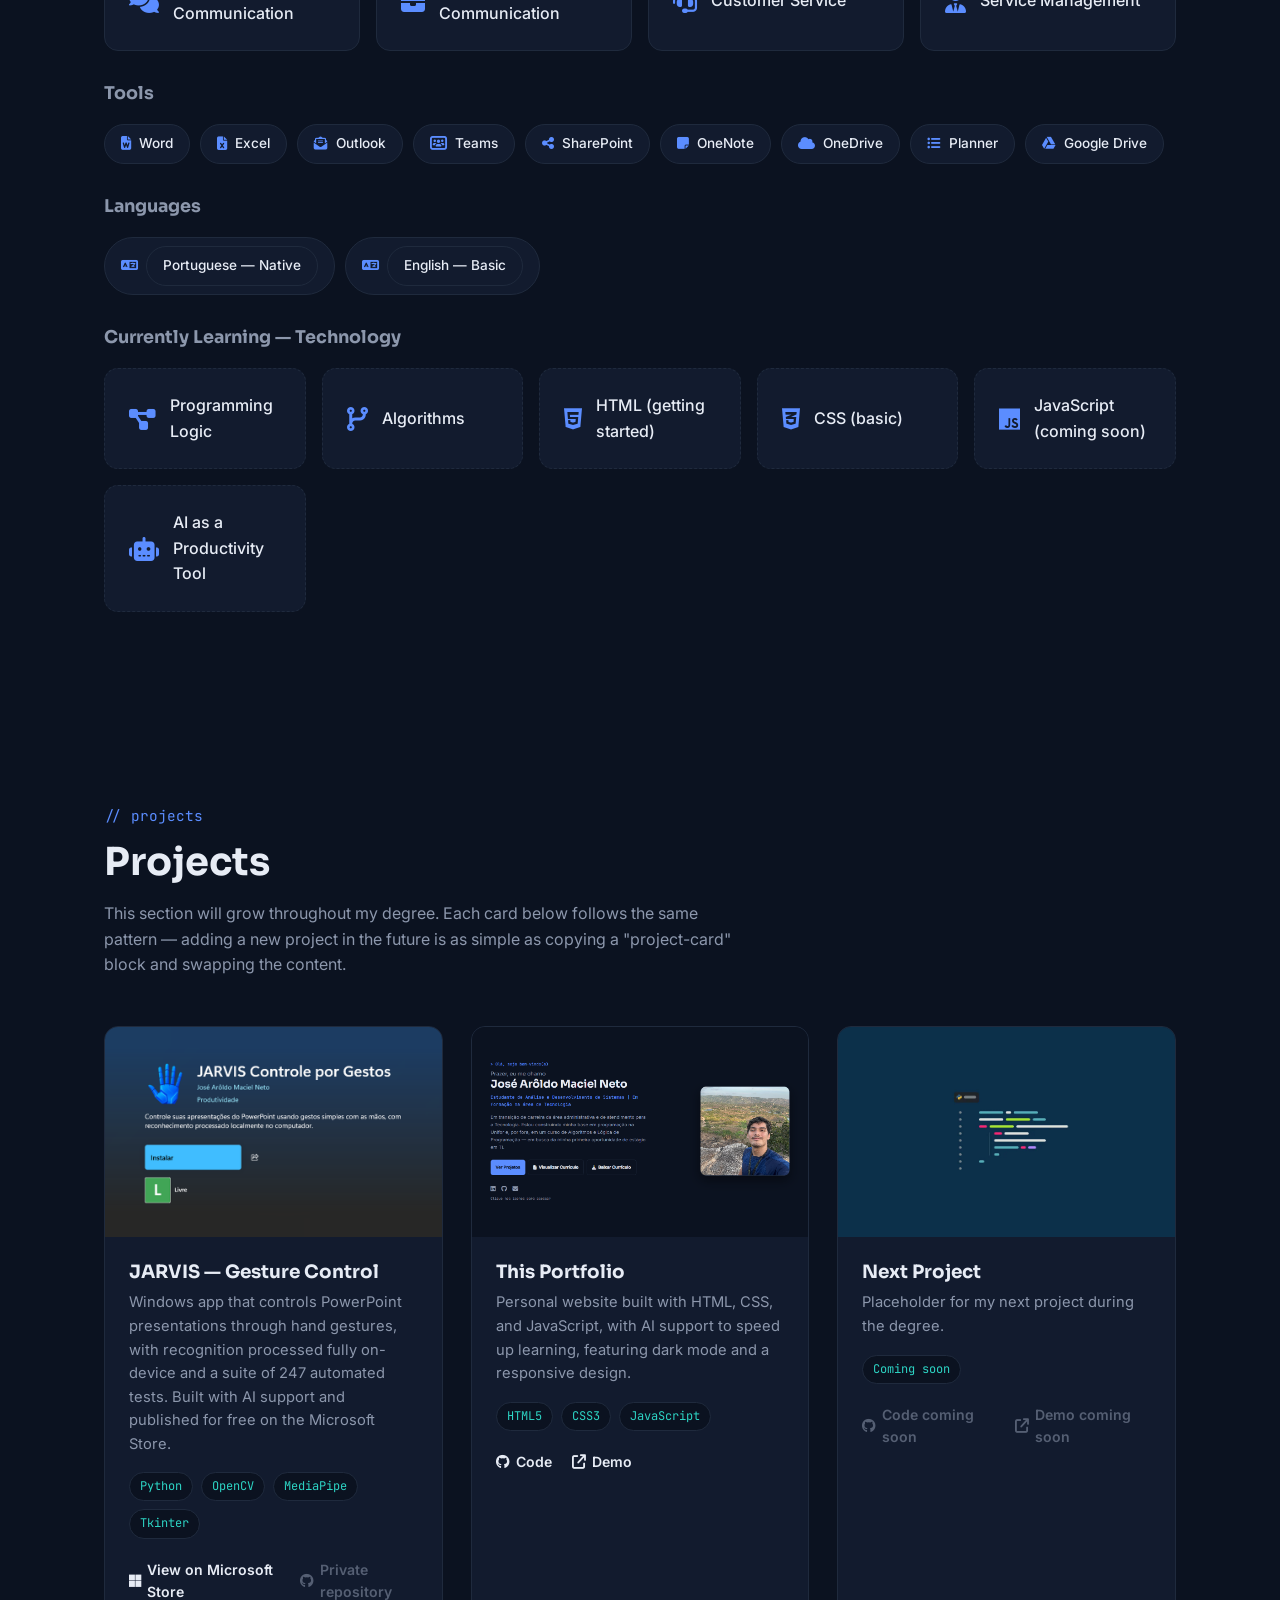
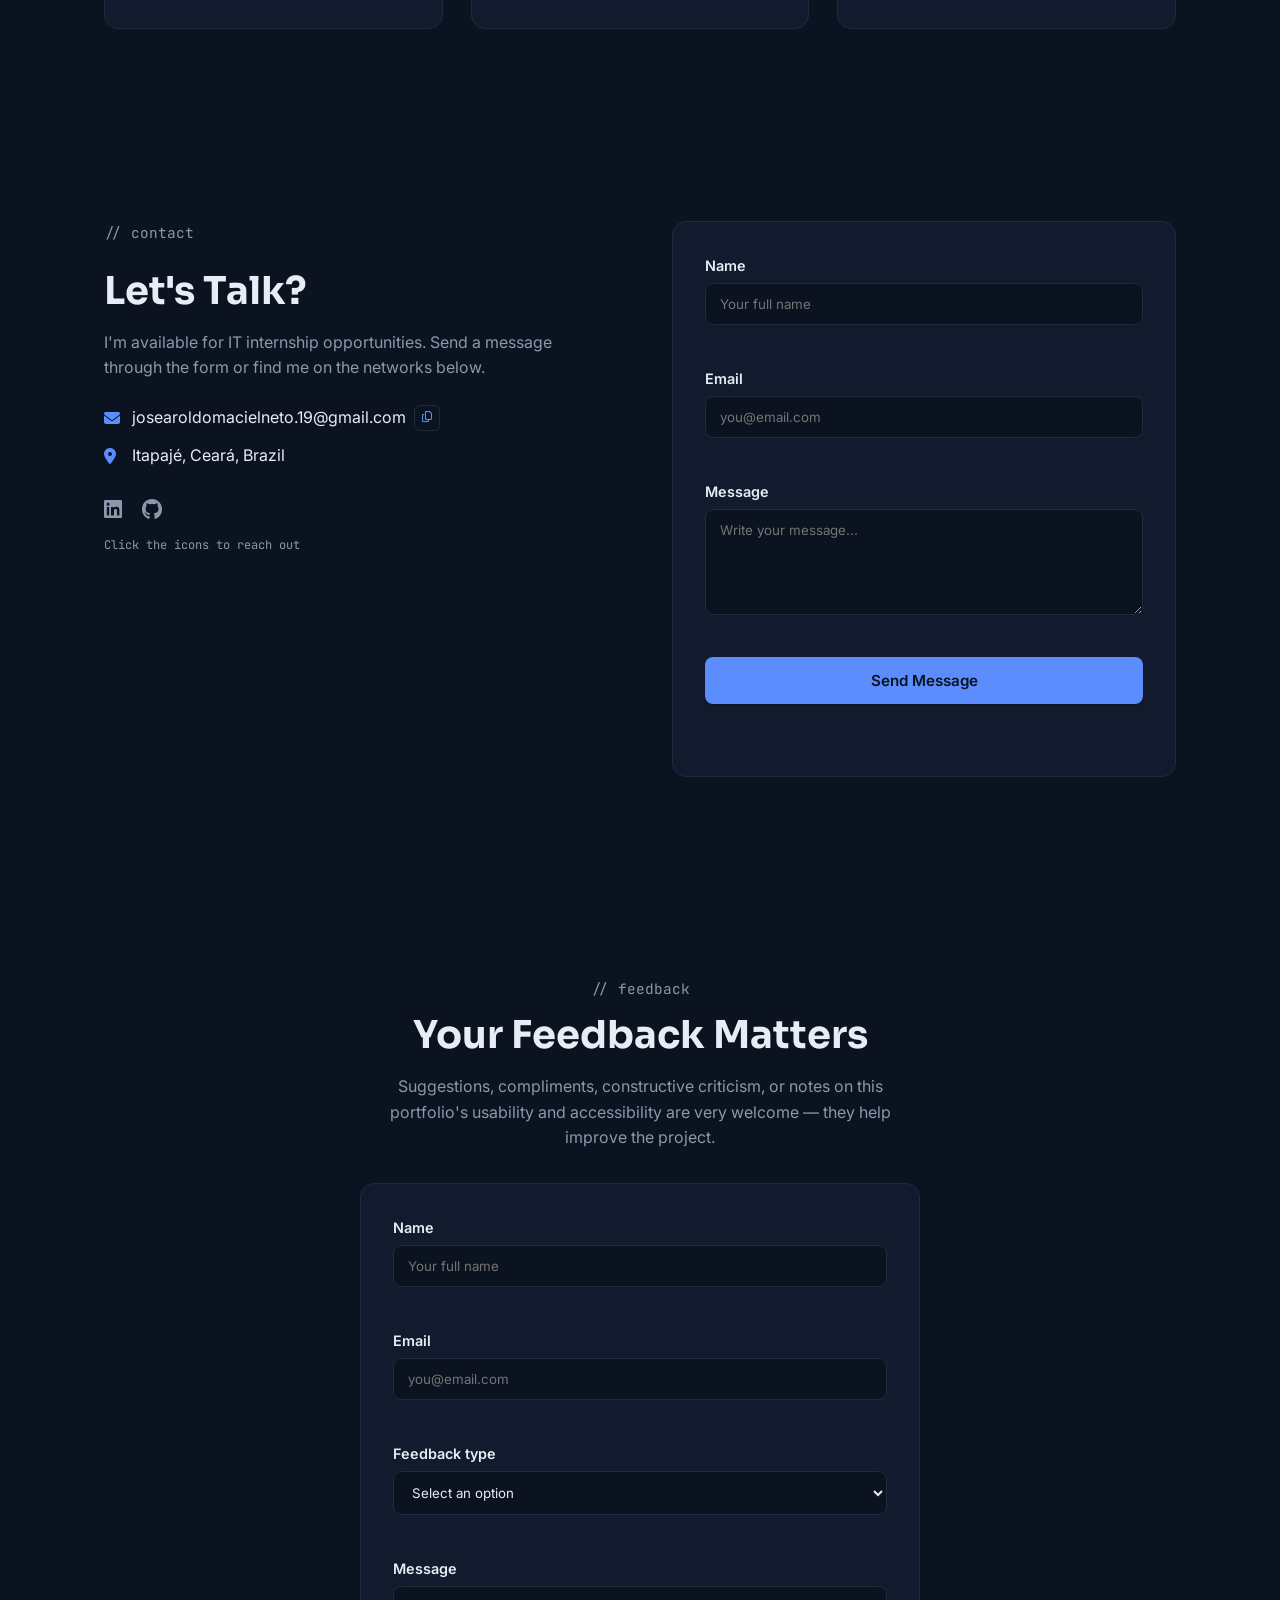
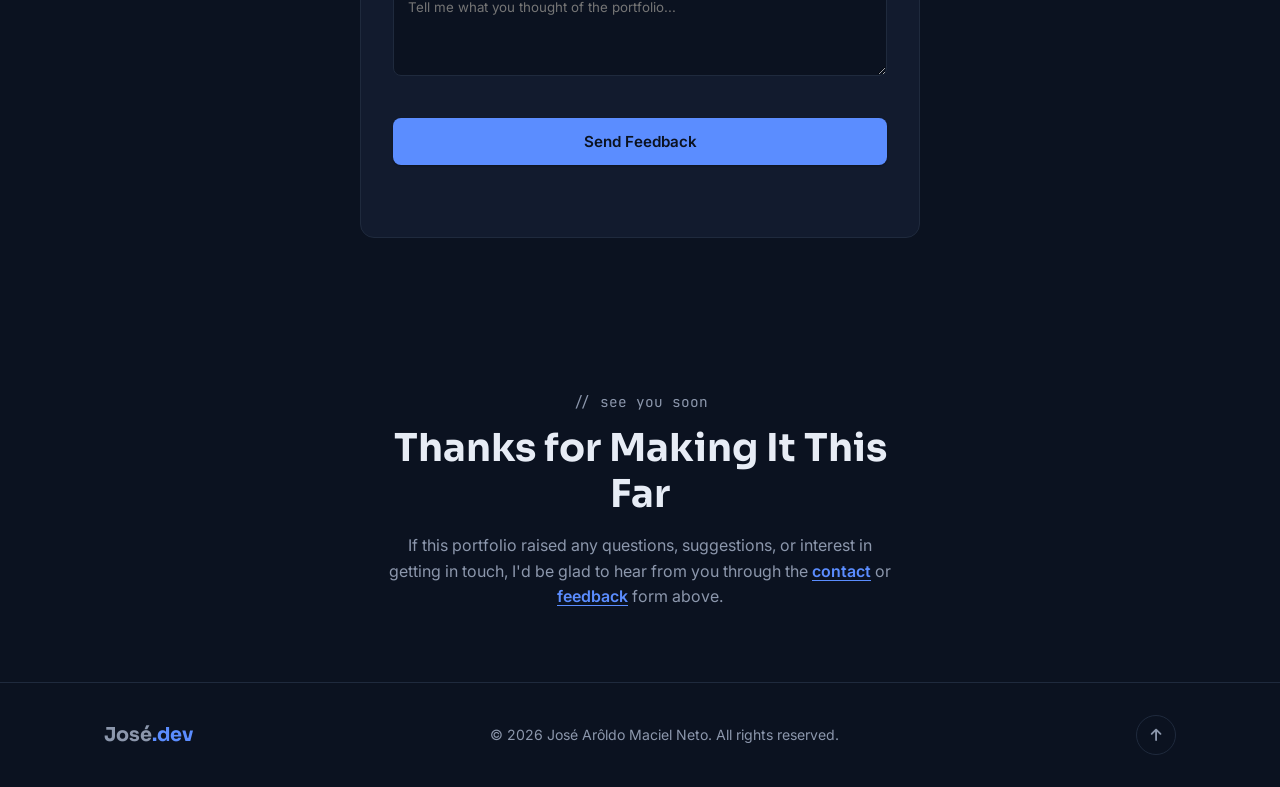
==== commit 4914b958: "Adiciona projeto JARVIS, honeypot no feedback, JSON-LD do app e nome do download em EN Espelha na ve" ====
--- a/en/index.html
+++ b/en/index.html
@@ -402,14 +402,14 @@
 </div>
 <div class="project-content">
 <h3 data-i18n="proj_jarvis_title">JARVIS — Gesture Control</h3>
-<p data-i18n="proj_jarvis_desc">Windows app that controls PowerPoint presentations through hand gestures captured by the webcam. Real-time recognition with fully local processing — no image ever leaves the computer —, a safety lock that only sends commands while PowerPoint is in focus, and a suite of 247 automated tests. Built with AI support and published for free on the Microsoft Store.</p>
+<p data-i18n="proj_jarvis_desc">Windows app that controls PowerPoint presentations through hand gestures, with recognition processed fully on-device and a suite of 247 automated tests. Built with AI support and published for free on the Microsoft Store.</p>
 <div class="project-tags">
 <span>Python</span>
 <span>OpenCV</span>
 <span>MediaPipe</span>
 <span>Tkinter</span>
 </div>
-<div class="project-links">
+<div class="project-links project-links-stacked">
 <a href="https://apps.microsoft.com/detail/9P8GFNDQ6RTB" rel="noopener" target="_blank"><i aria-hidden="true" class="fa-brands fa-microsoft"></i> <span data-i18n="proj_jarvis_link_store">View on Microsoft Store</span></a>
 <span aria-disabled="true" class="link-disabled"><i aria-hidden="true" class="fa-brands fa-github"></i> <span data-i18n="proj_jarvis_codigo_privado">Private repository</span></span>
 </div>
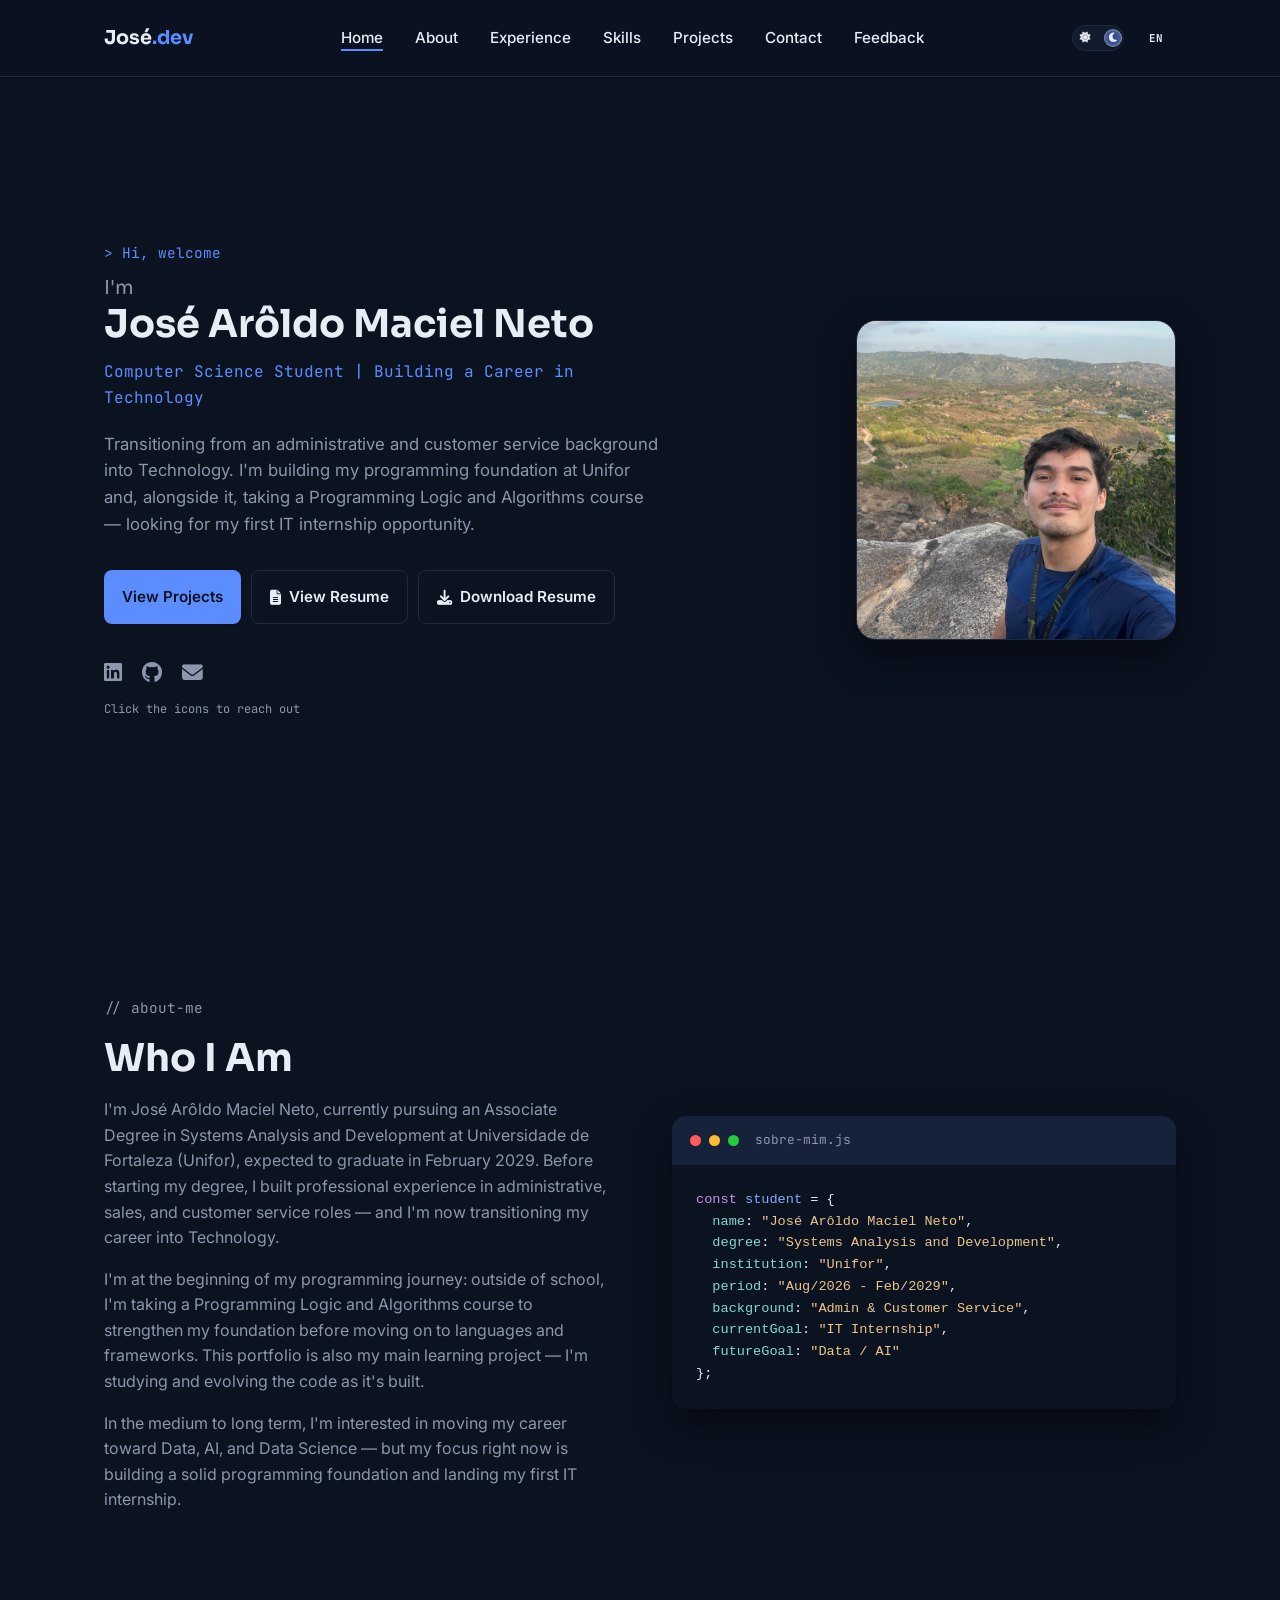
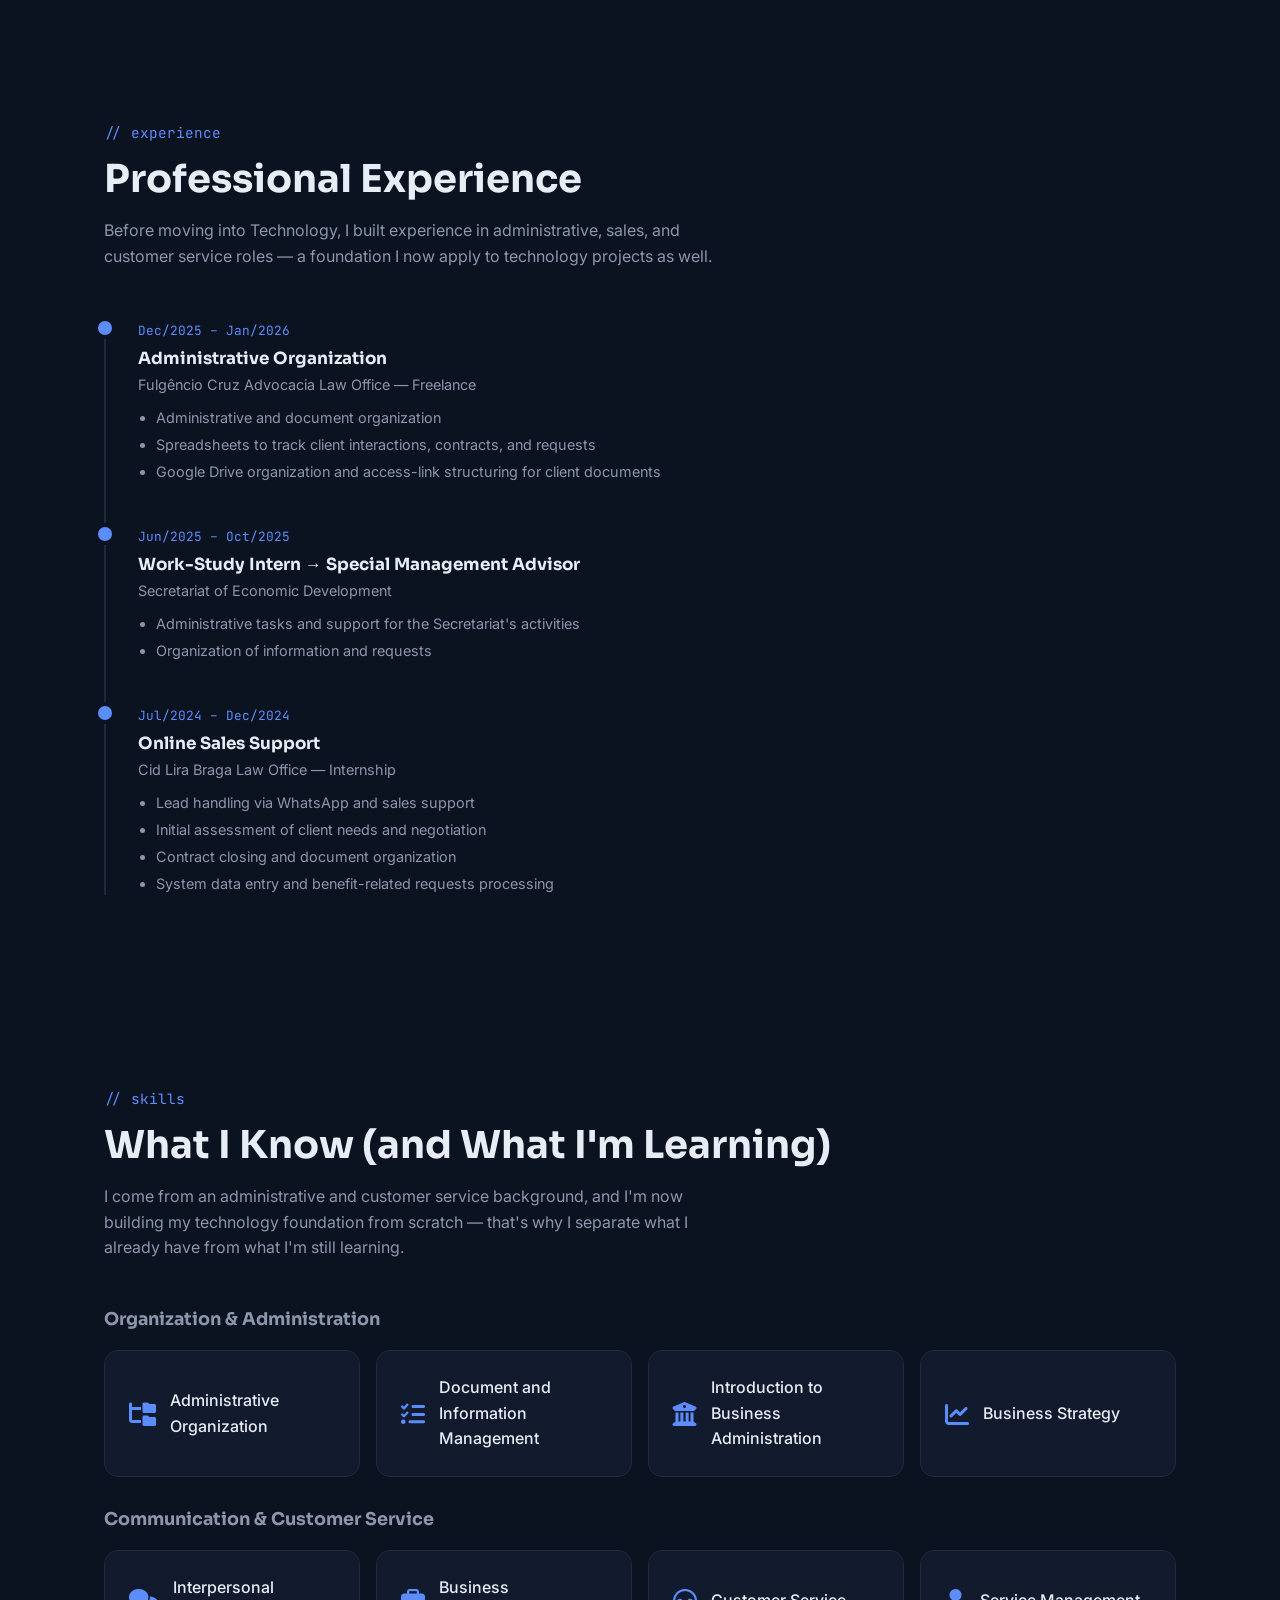
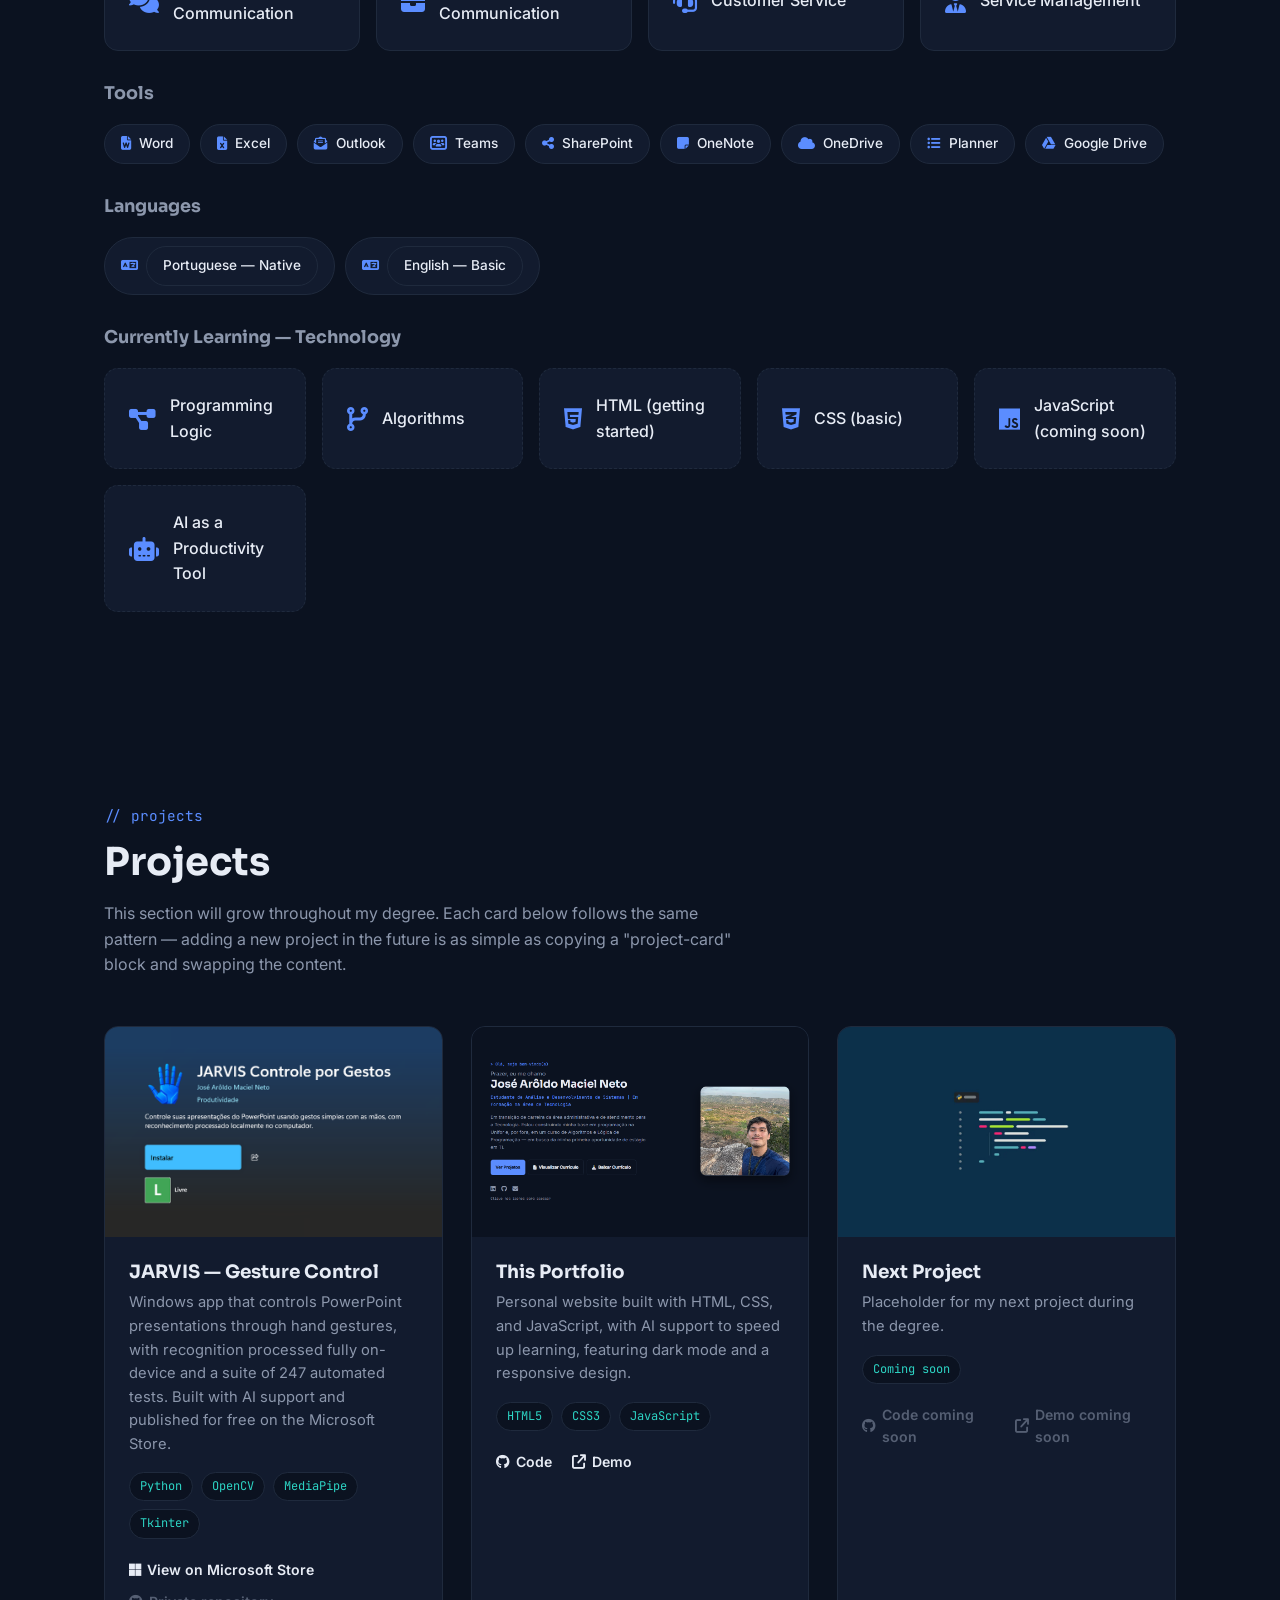
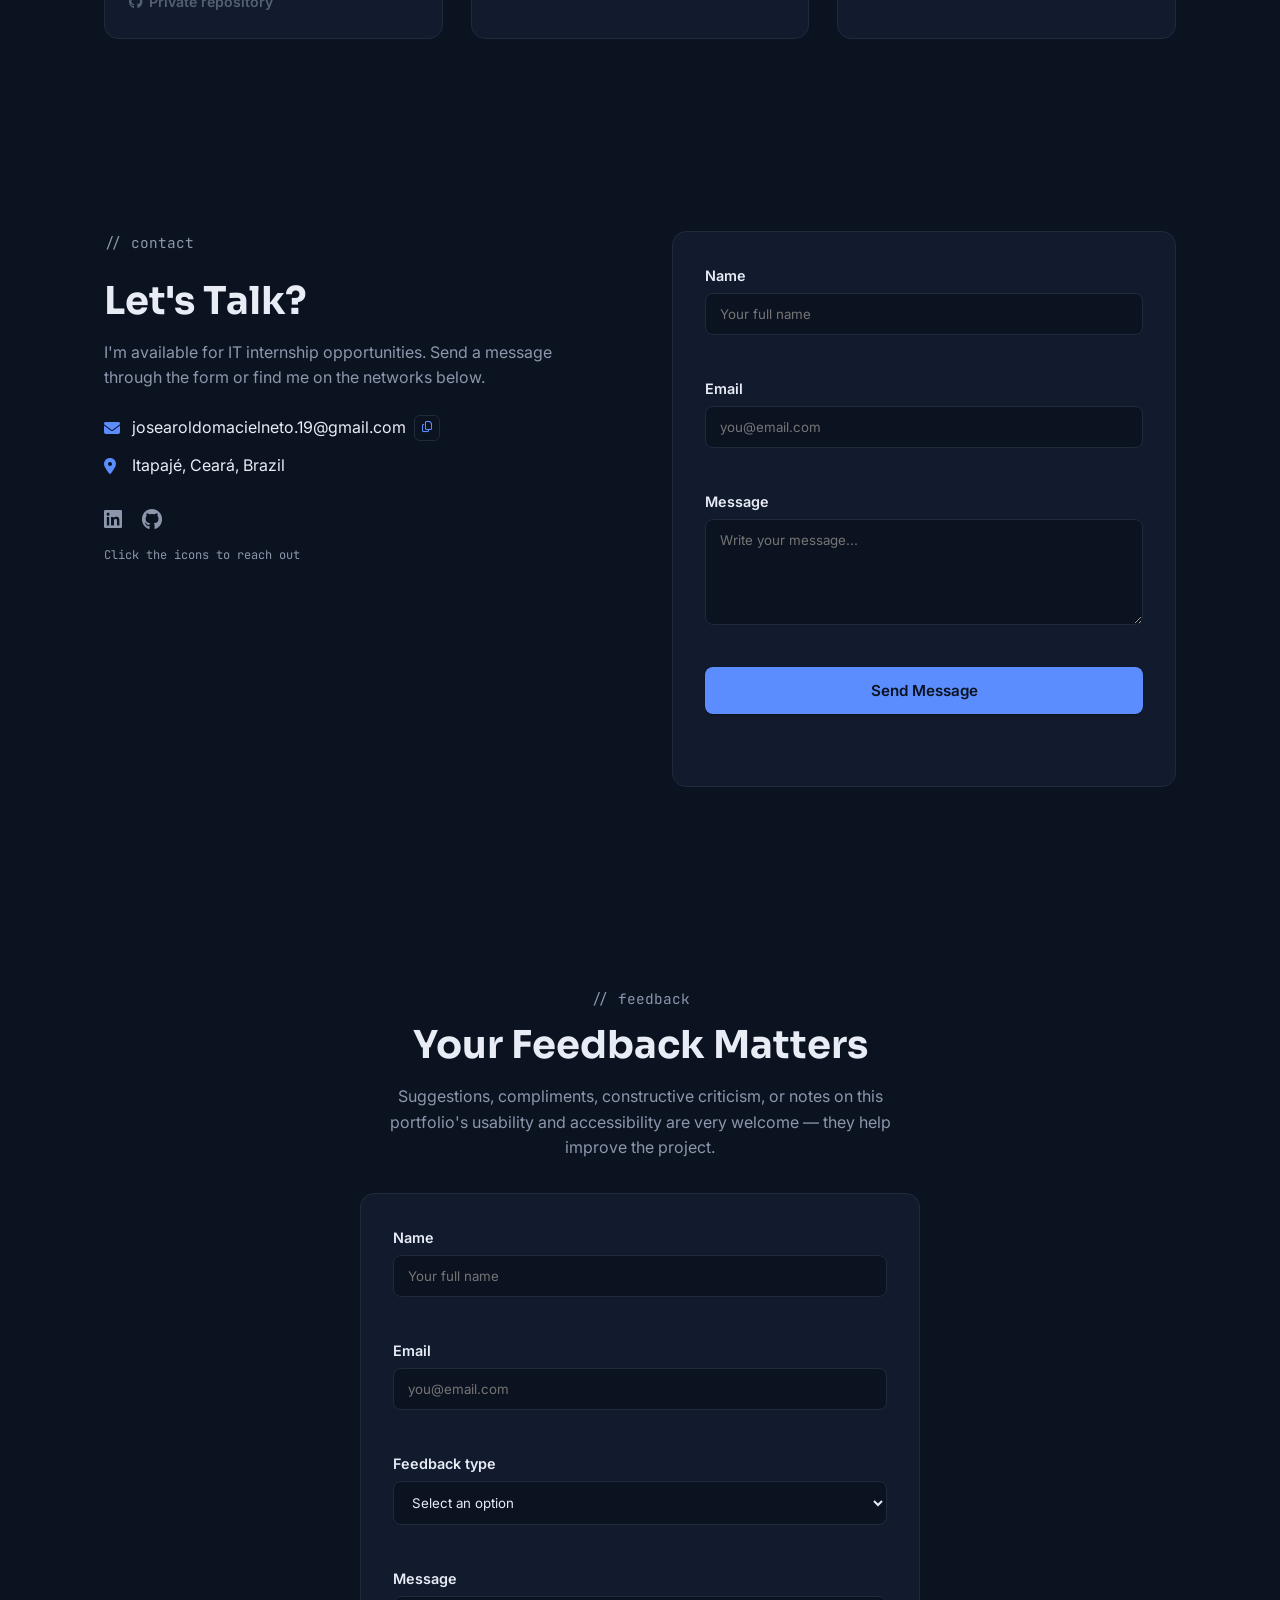
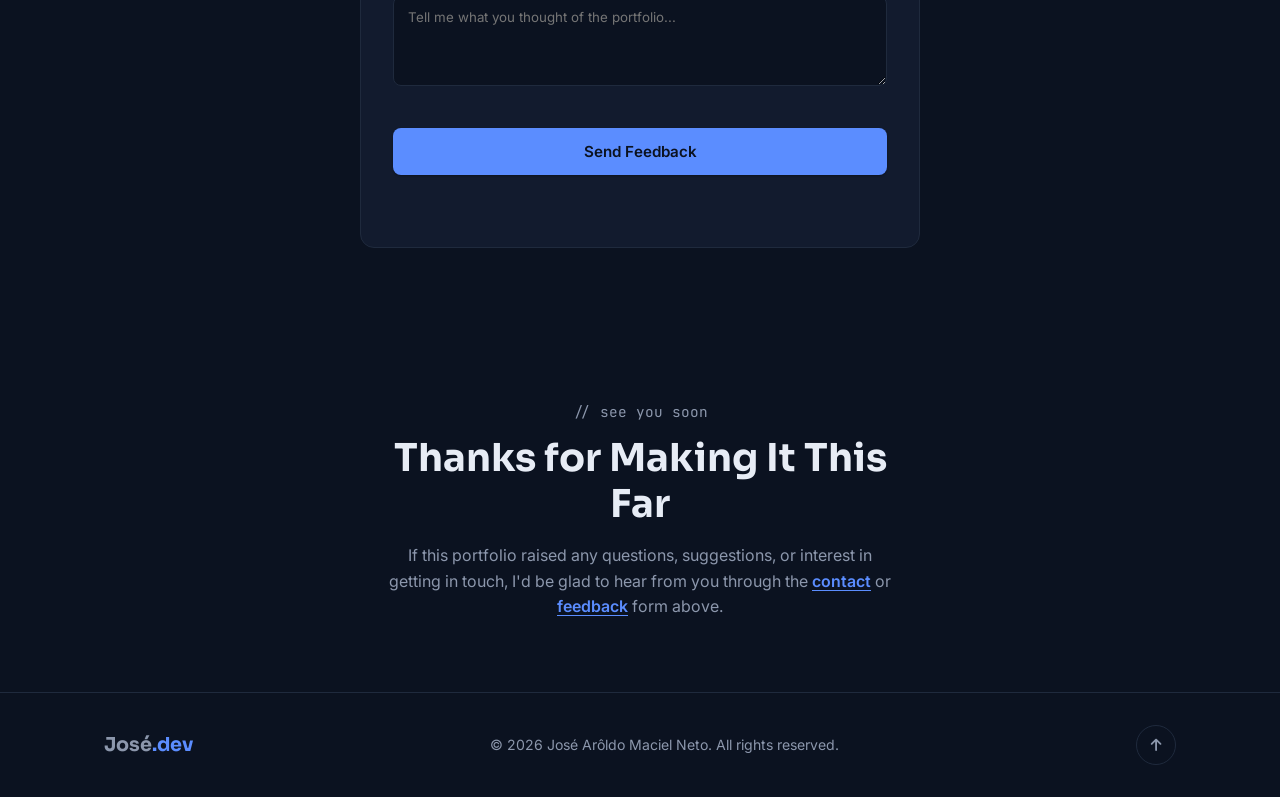
==== commit b09706ec: "Aponta botões de currículo da versão EN para o PDF em inglês Troca o link dos botões View Resume e D" ====
--- a/en/index.html
+++ b/en/index.html
@@ -228,16 +228,16 @@
              usa "percent-encoding" (%20, %C3%A9 etc.) — é a forma
              correta de representar esses caracteres numa URL. O
              navegador exibe/baixa o arquivo com o nome normal mesmo
-             assim. O NOME/CAMINHO DO ARQUIVO NÃO MUDA com o idioma. -->
-<a class="btn btn-secondary" href="/assets/docs/Curr%C3%ADculo%20-%20Jos%C3%A9%20Ar%C3%B4ldo%20Maciel%20Neto.pdf" rel="noopener" target="_blank">
+             assim. NESTA PÁGINA (EN) o arquivo é o currículo em inglês: "Resume - José Arôldo Maciel Neto.pdf". -->
+<a class="btn btn-secondary" href="/assets/docs/Resume%20-%20Jos%C3%A9%20Ar%C3%B4ldo%20Maciel%20Neto.pdf" rel="noopener" target="_blank">
 <i aria-hidden="true" class="fa-solid fa-file-lines"></i> <span data-i18n="hero_btn_visualizar_curriculo">View Resume</span>
 </a>
 <!-- O arquivo do currículo deve se chamar exatamente
-             "Currículo - José Arôldo Maciel Neto.pdf" e ficar dentro
+             "Resume - José Arôldo Maciel Neto.pdf" e ficar dentro
              da pasta assets/docs/. O atributo download="..." define o
              nome sugerido ao salvar, e pode ser escrito normalmente
              (sem percent-encoding), diferente do href acima. -->
-<a class="btn btn-secondary" download="Resume - José Arôldo Maciel Neto.pdf" href="/assets/docs/Curr%C3%ADculo%20-%20Jos%C3%A9%20Ar%C3%B4ldo%20Maciel%20Neto.pdf">
+<a class="btn btn-secondary" download="Resume - José Arôldo Maciel Neto.pdf" href="/assets/docs/Resume%20-%20Jos%C3%A9%20Ar%C3%B4ldo%20Maciel%20Neto.pdf">
 <i aria-hidden="true" class="fa-solid fa-download"></i> <span data-i18n="hero_btn_baixar_curriculo">Download Resume</span>
 </a>
 </div>
--- a/css/style.css
+++ b/css/style.css
@@ -659,6 +659,21 @@
 .project-links {
   display: flex;
   gap: 20px;
+}
+
+/* Variante usada no card do JARVIS: os rótulos são longos ("Ver na Microsoft
+   Store" e "Código privado") e não cabem lado a lado na largura do card.
+   Aqui eles ficam empilhados, cada um ocupando uma linha inteira sem quebrar
+   no meio. Só afeta cards que tenham a classe .project-links-stacked. */
+.project-links-stacked {
+  flex-direction: column;
+  align-items: flex-start;
+  gap: 10px;
+}
+
+.project-links-stacked a,
+.project-links-stacked .link-disabled {
+  white-space: nowrap;
 }
 
 .project-links a {
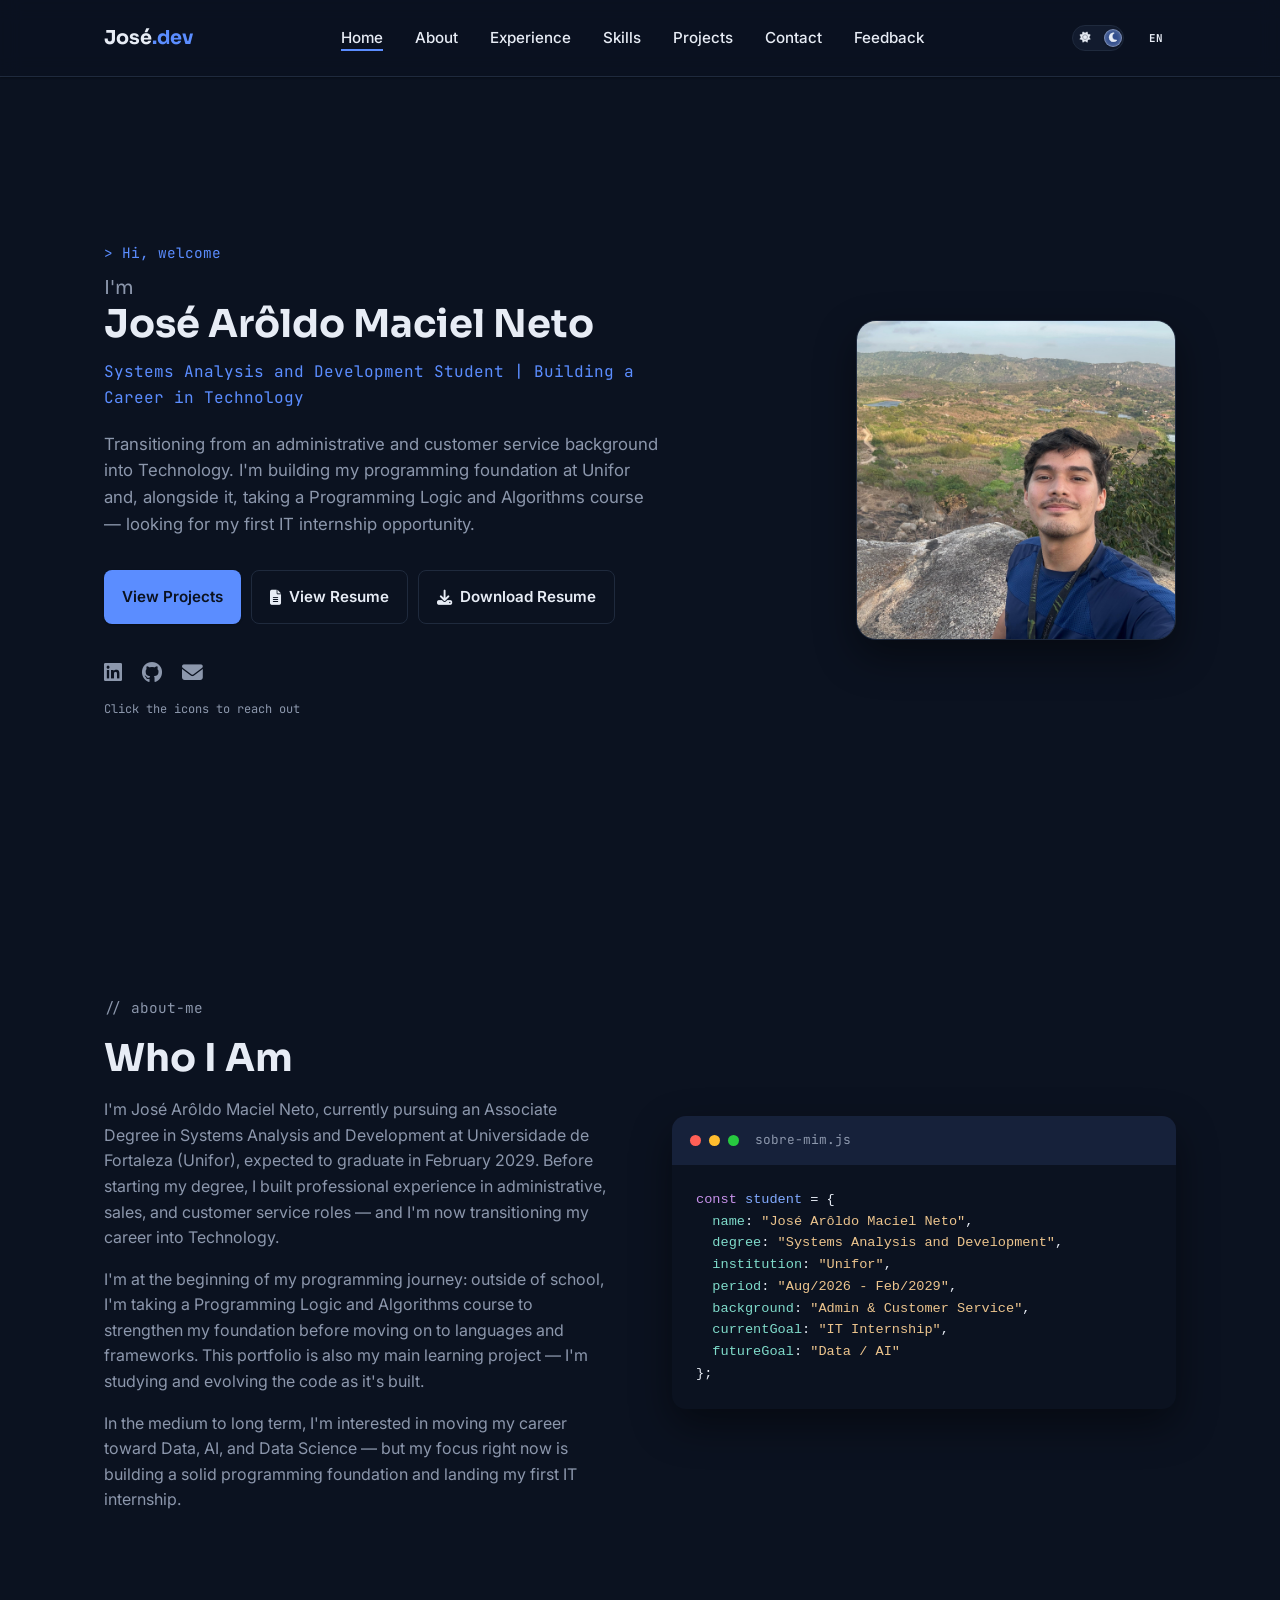
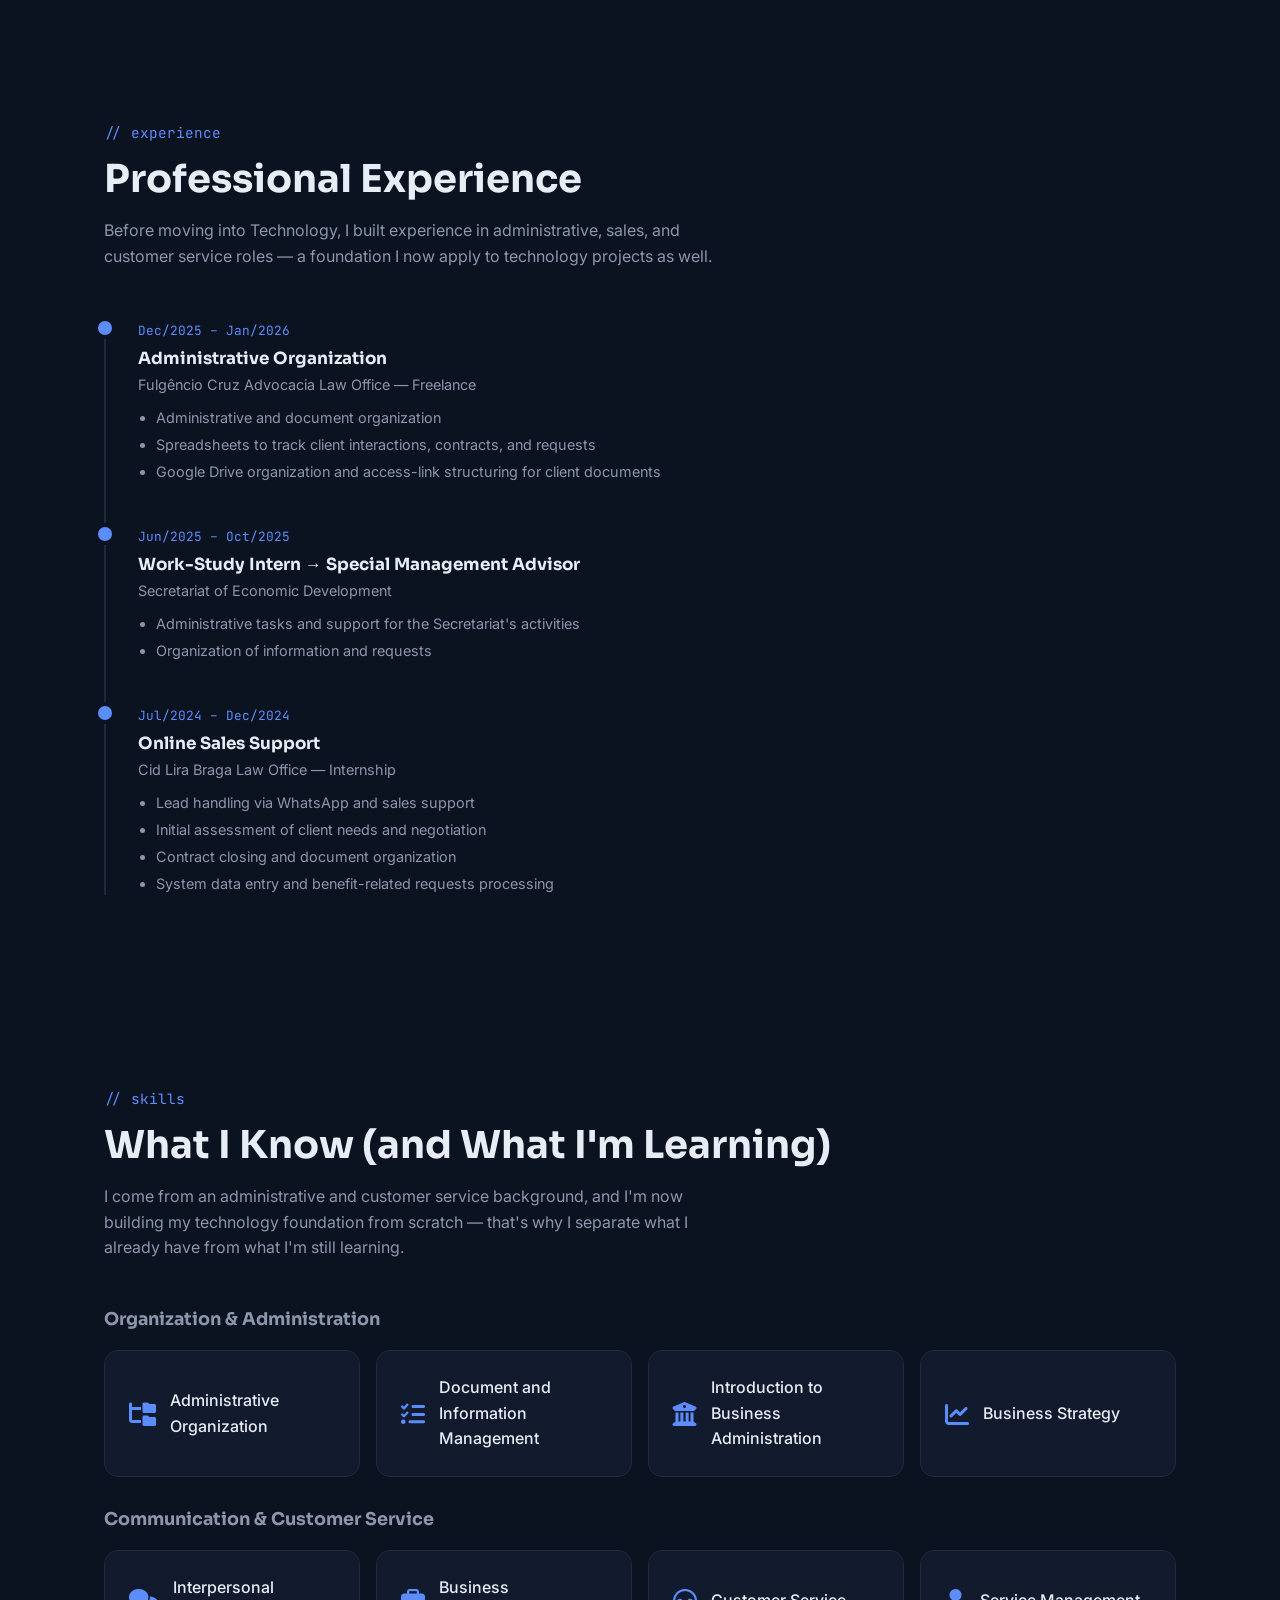
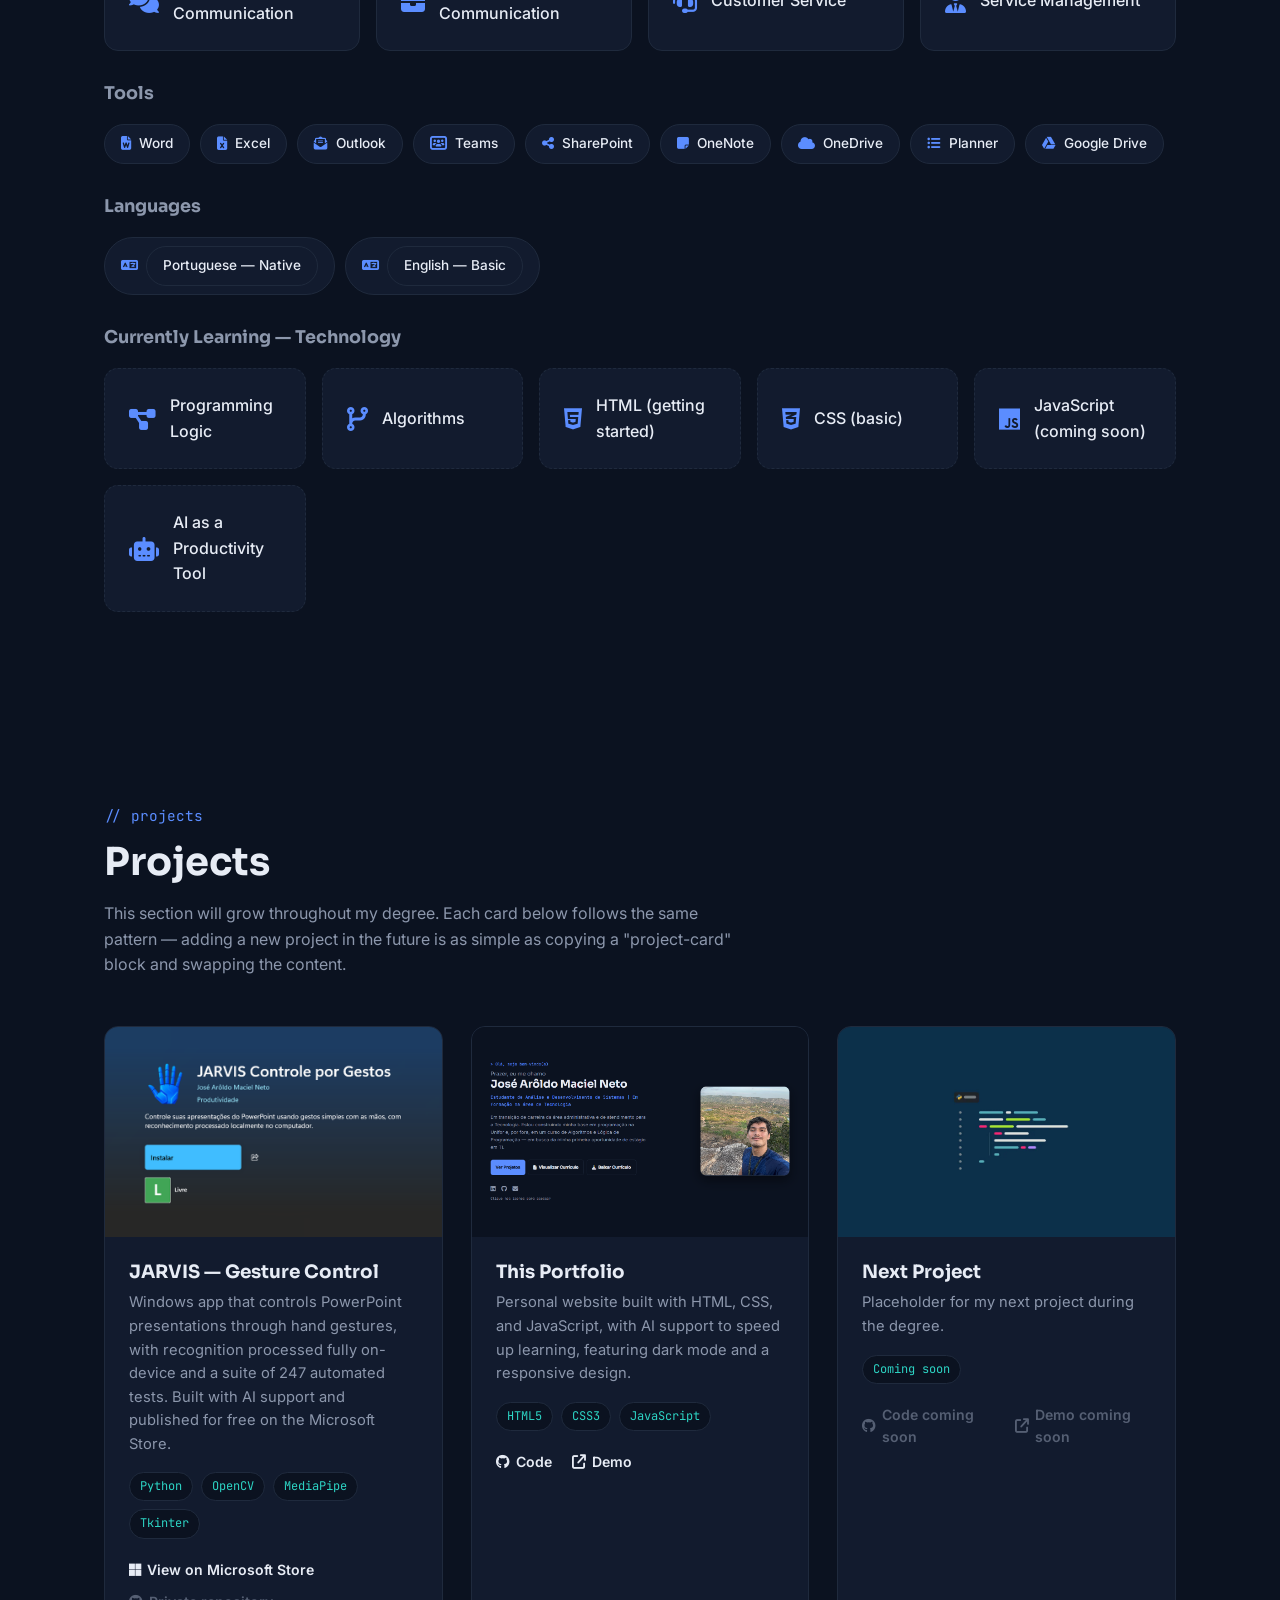
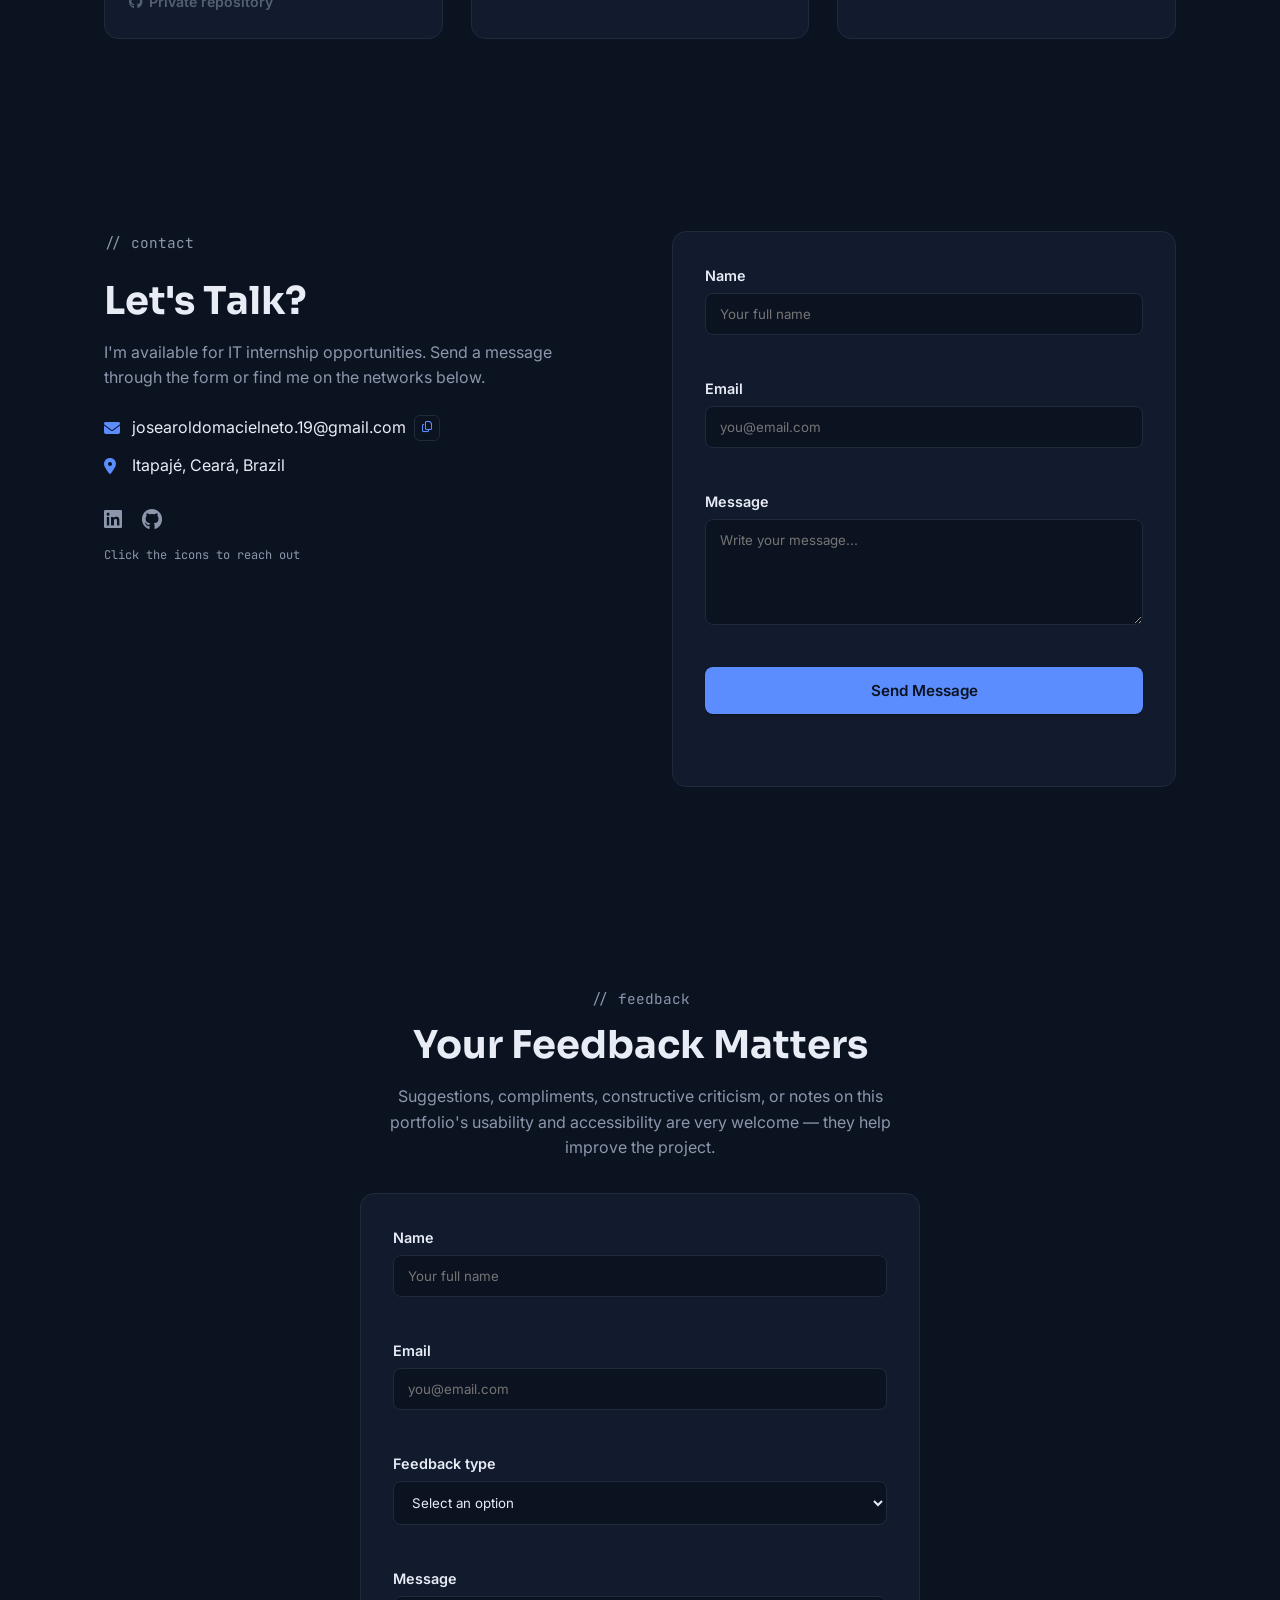
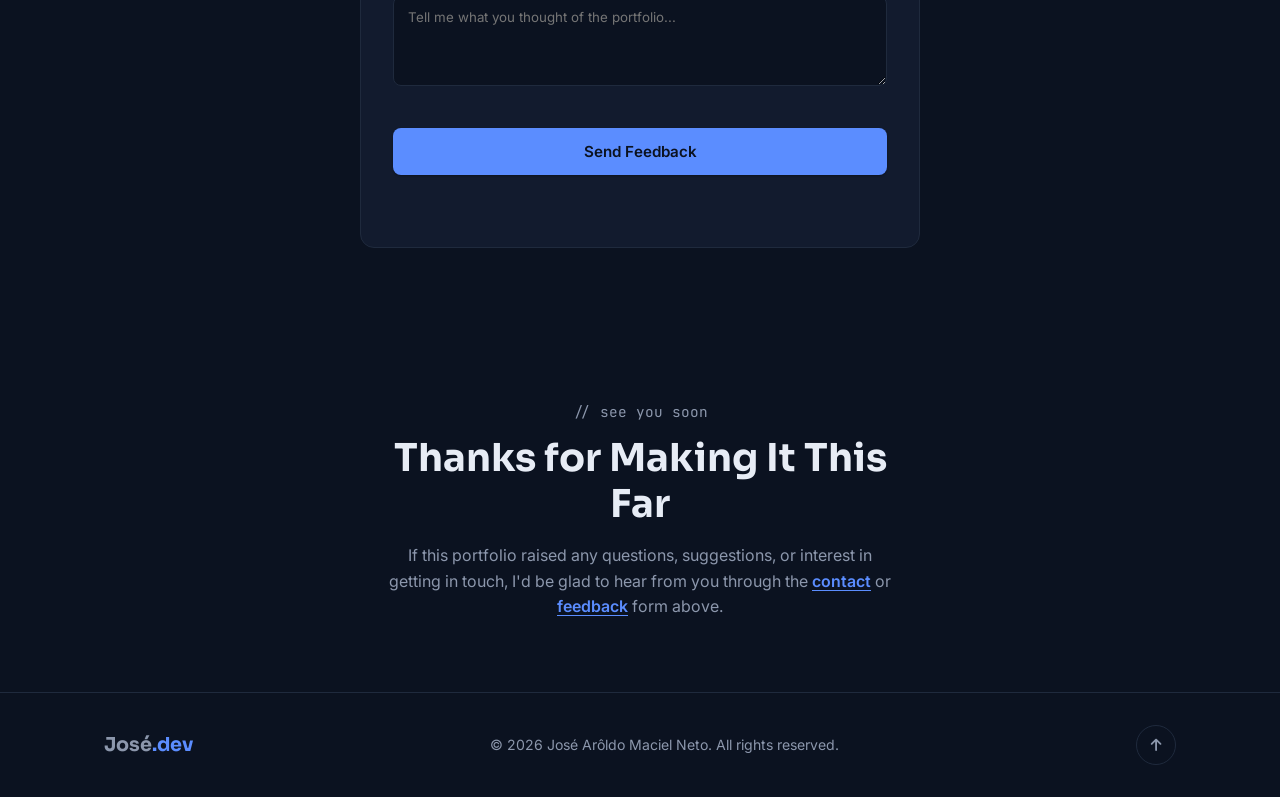
==== commit 6f0db27b: "Corrige nome do curso no subtítulo da versão em inglês Troca "Computer Science Student" por "Systems" ====
--- a/en/index.html
+++ b/en/index.html
@@ -217,7 +217,7 @@
 <span class="hero-greeting" data-i18n="hero_greeting">I'm</span>
 <span class="hero-name">José Arôldo Maciel Neto</span>
 </h1>
-<p class="hero-subtitle" data-i18n="hero_subtitle">Computer Science Student | Building a Career in Technology</p>
+<p class="hero-subtitle" data-i18n="hero_subtitle">Systems Analysis and Development Student | Building a Career in Technology</p>
 <p class="hero-description" data-i18n="hero_description">Transitioning from an administrative and customer service background into Technology. I'm building my programming foundation at Unifor and, alongside it, taking a Programming Logic and Algorithms course — looking for my first IT internship opportunity.</p>
 <div class="hero-buttons">
 <a class="btn btn-primary" data-i18n="hero_btn_projetos" href="#projetos">View Projects</a>
